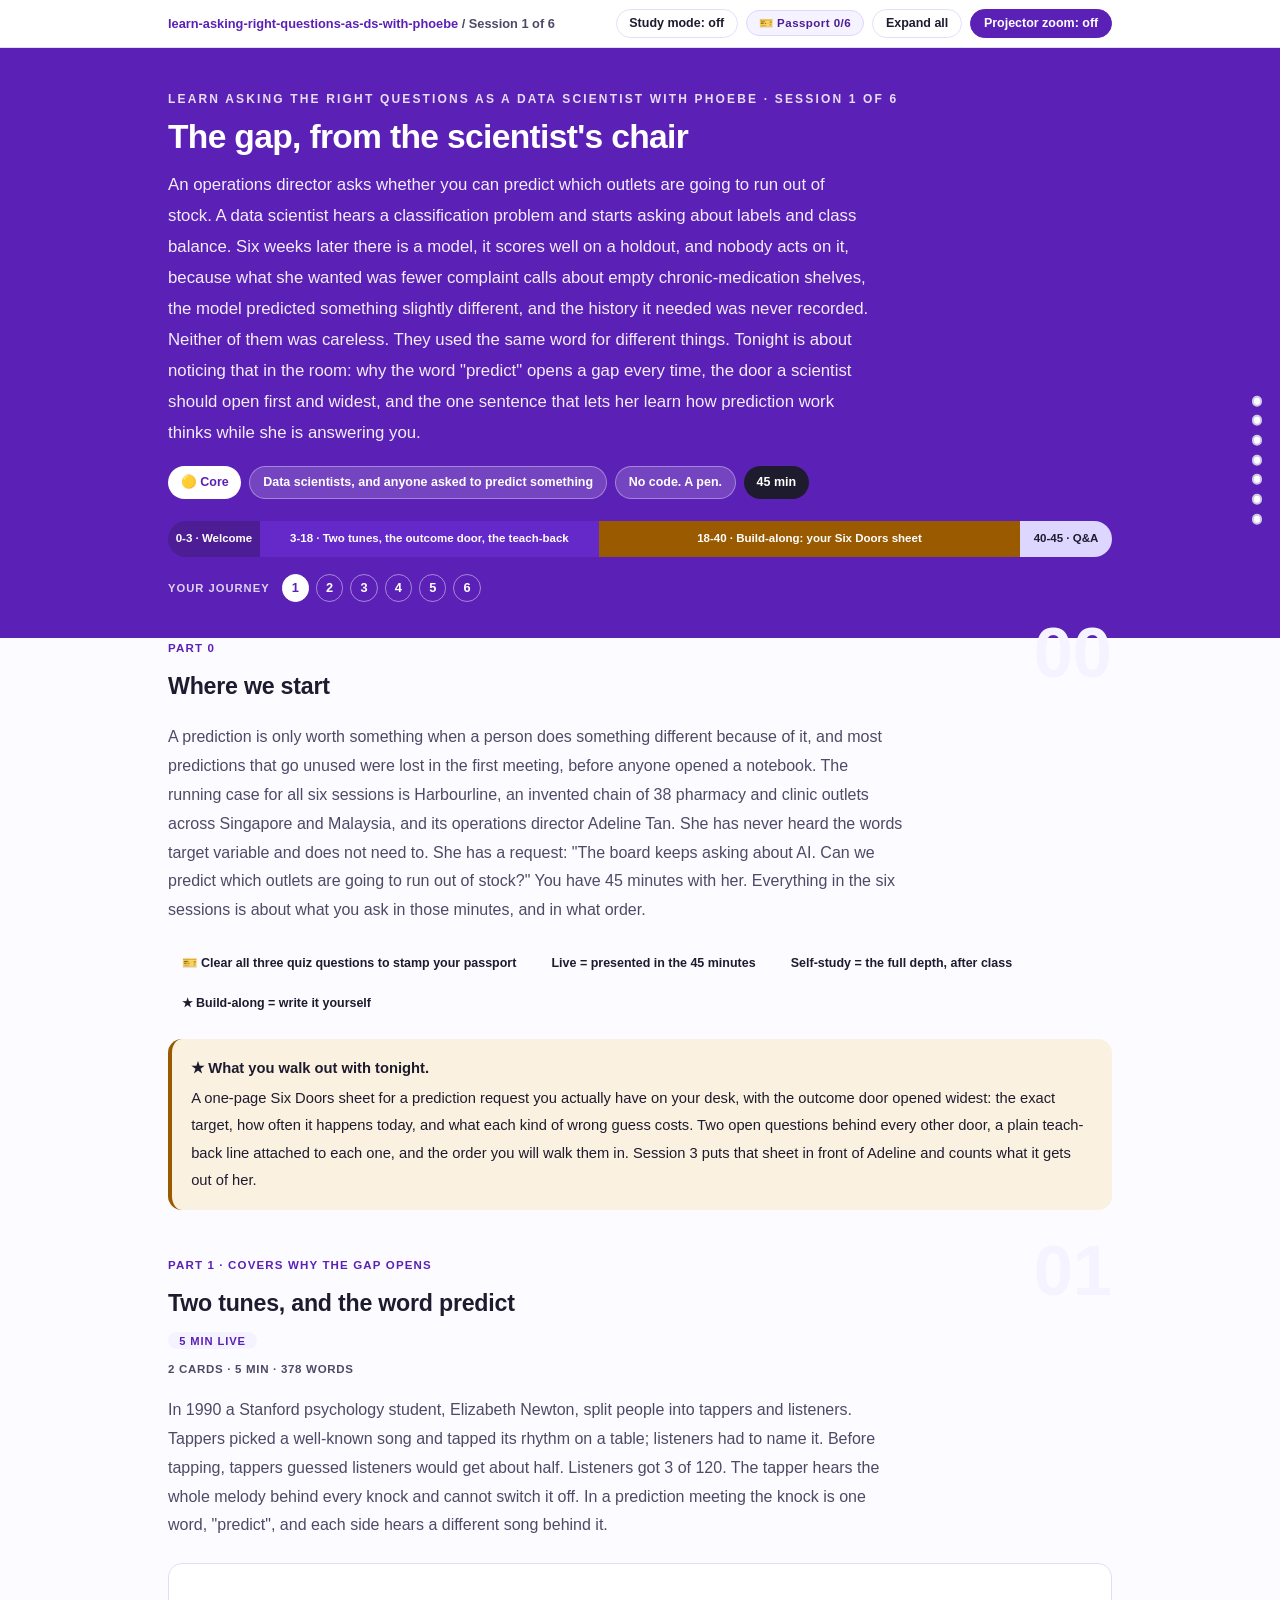
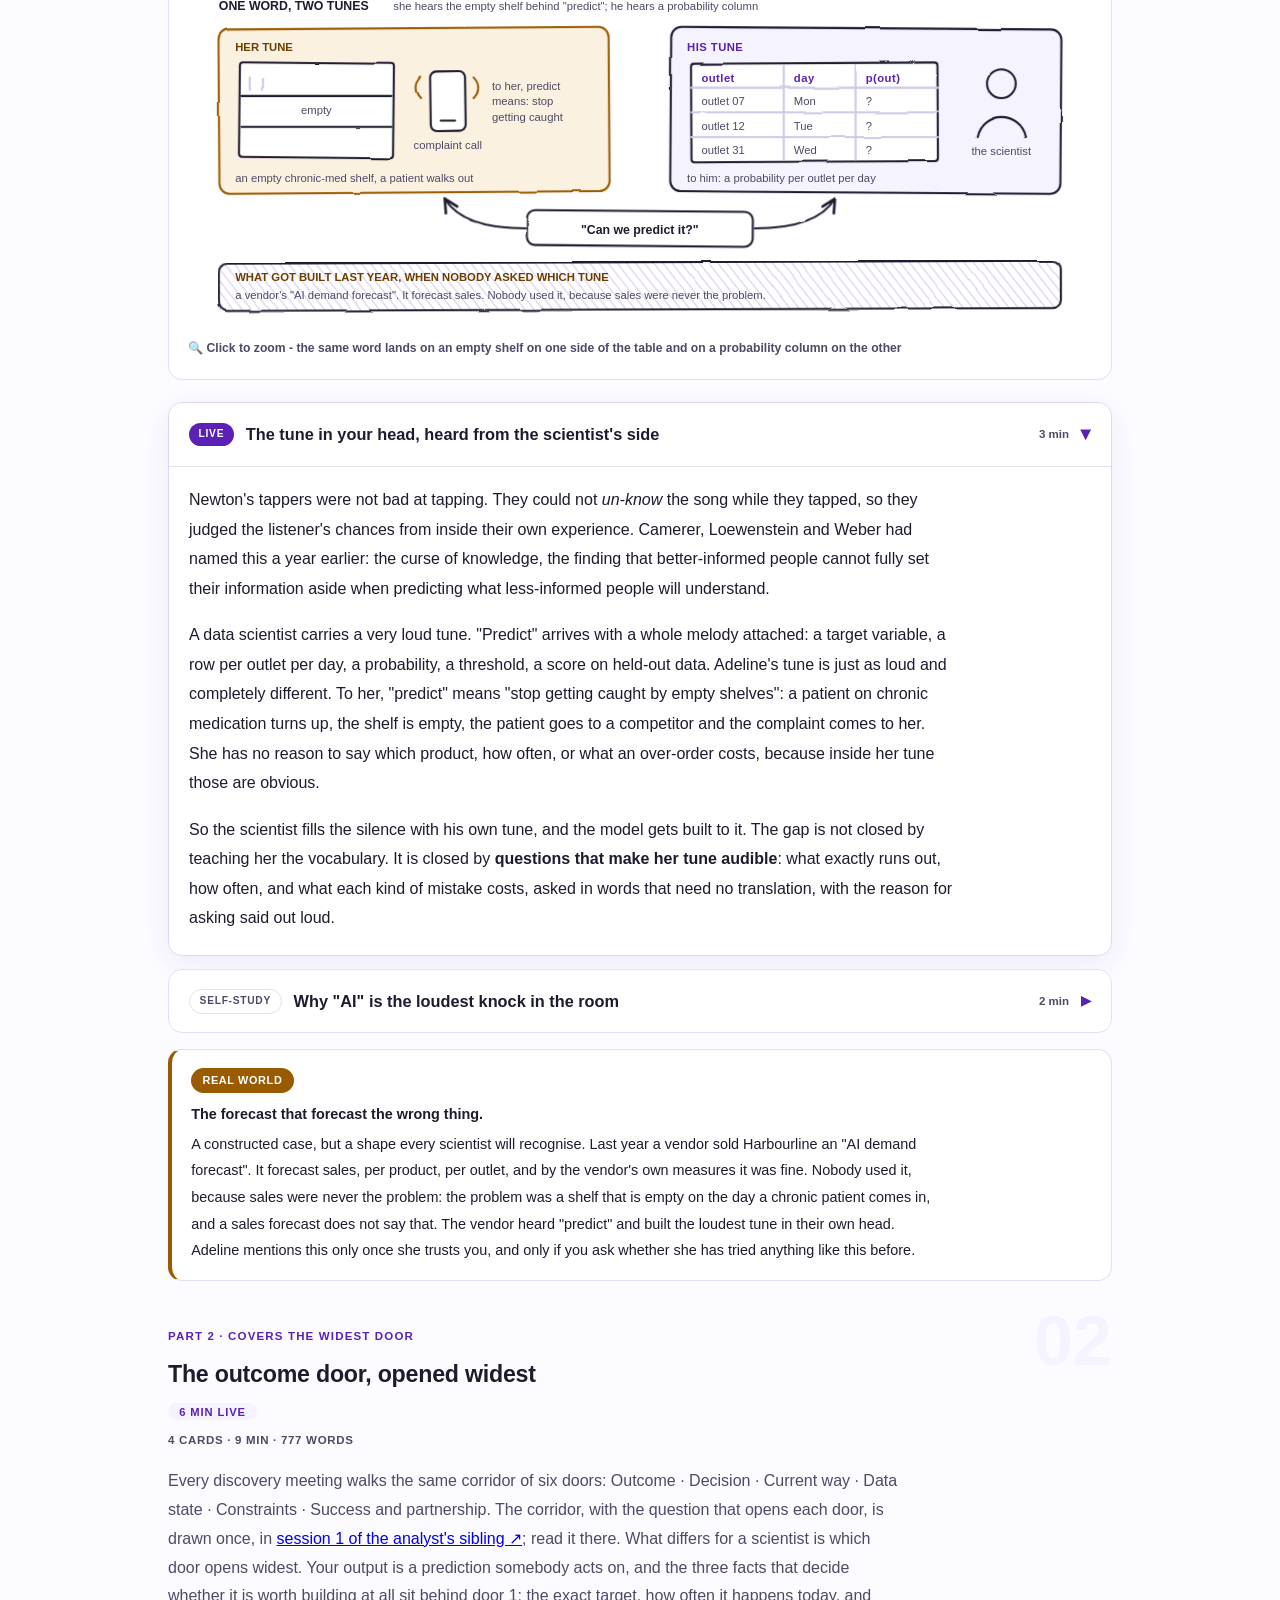
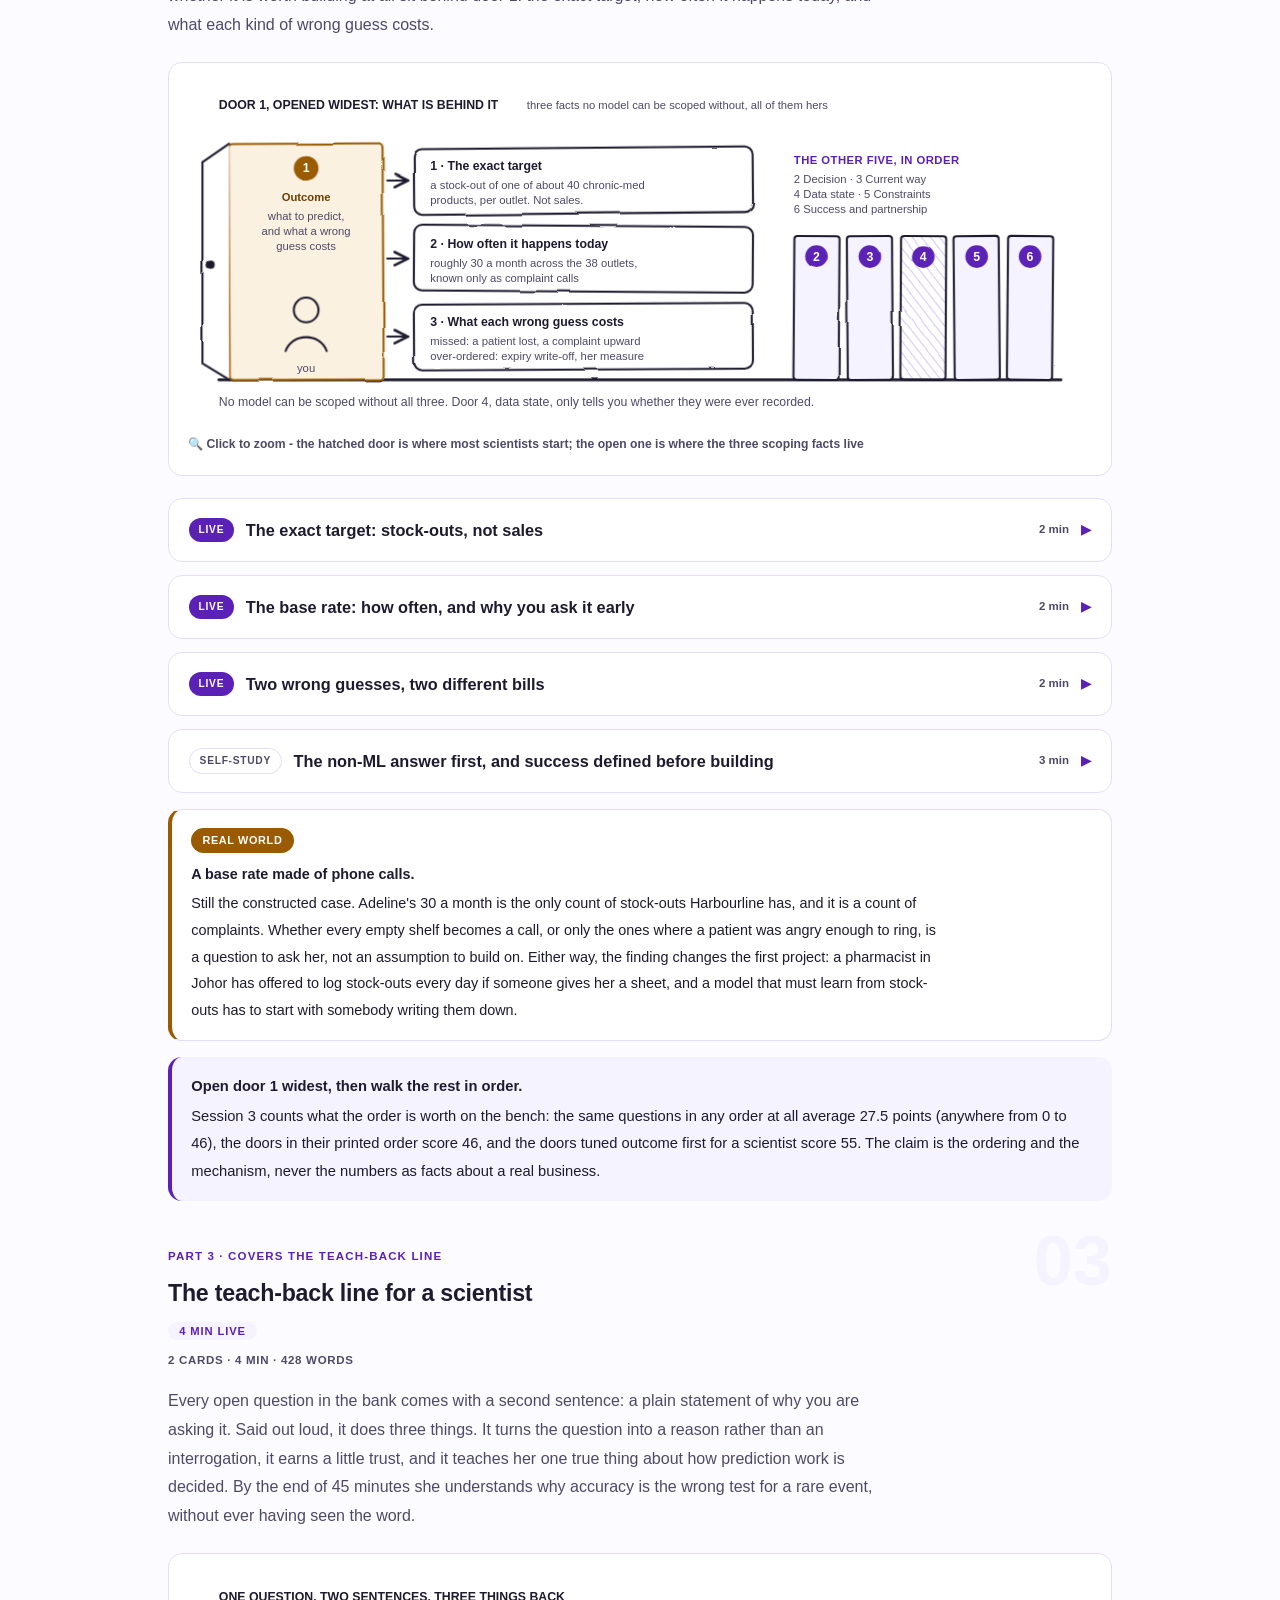
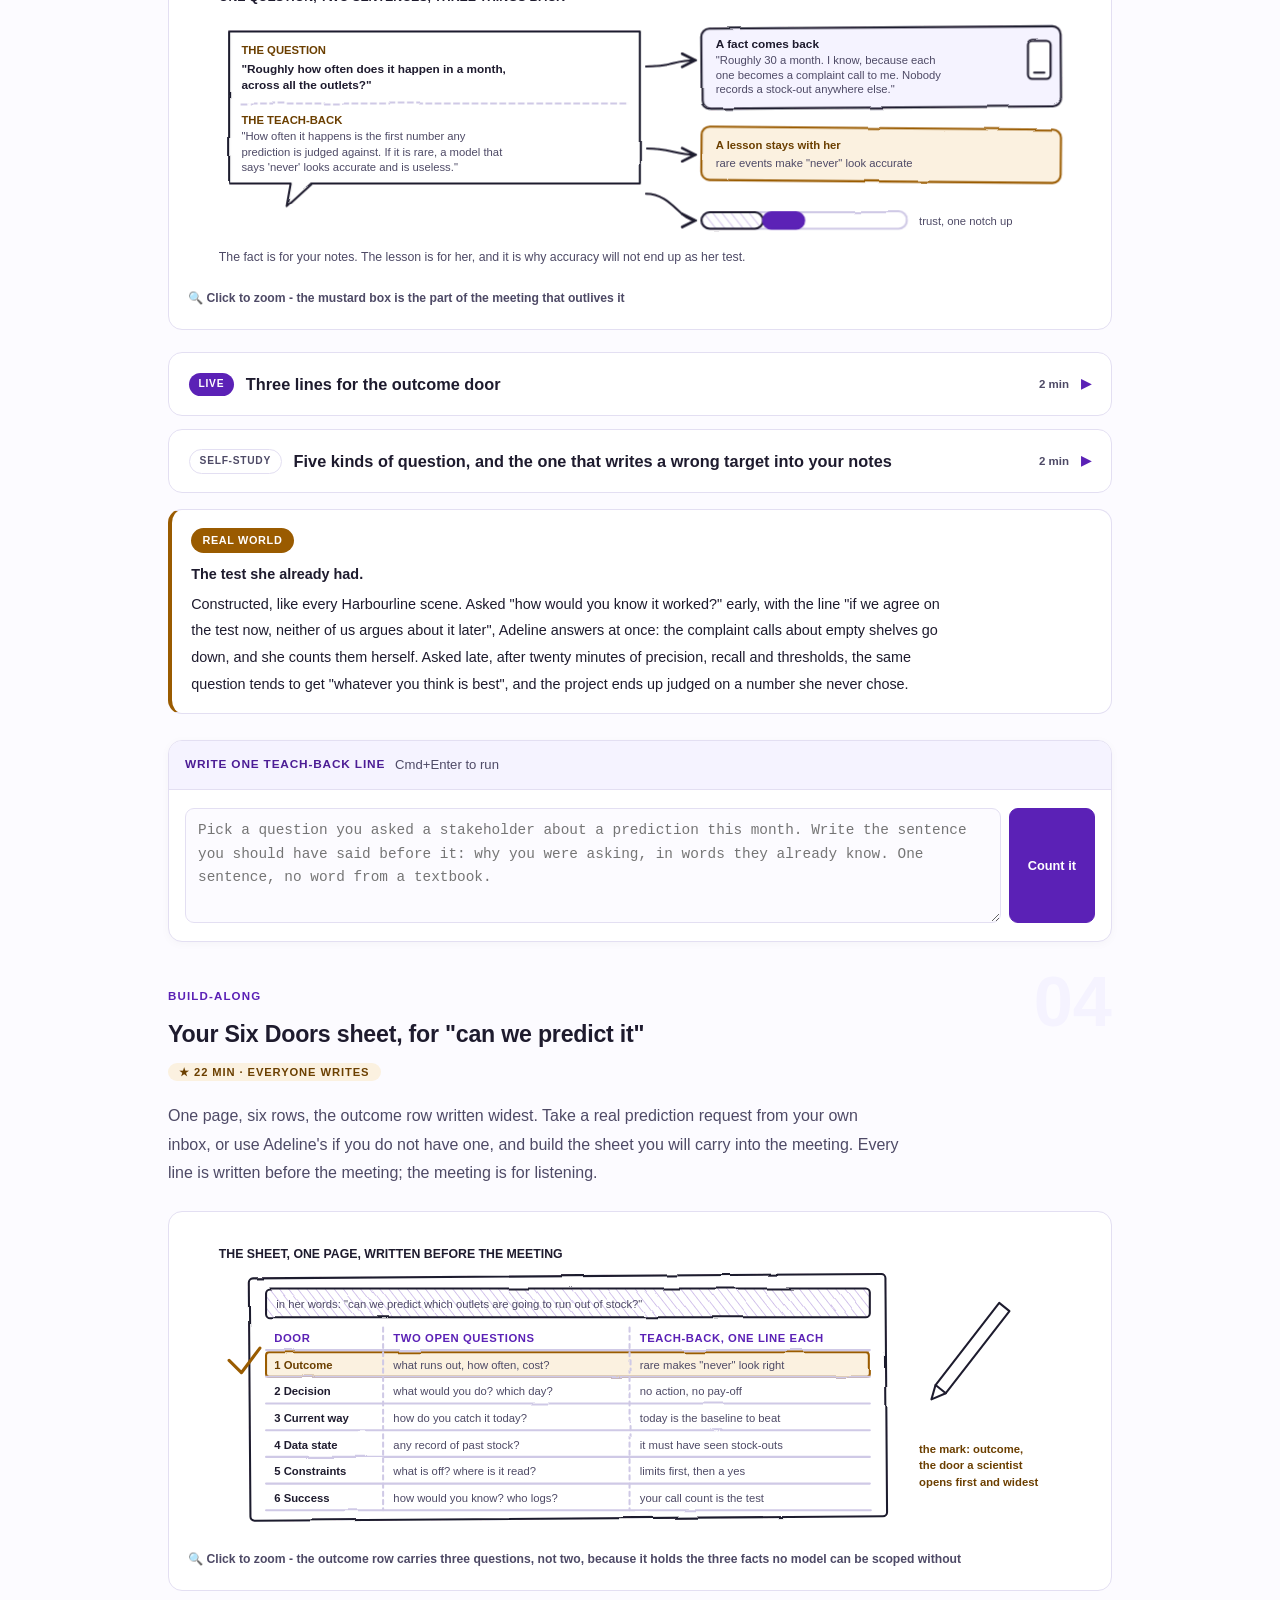
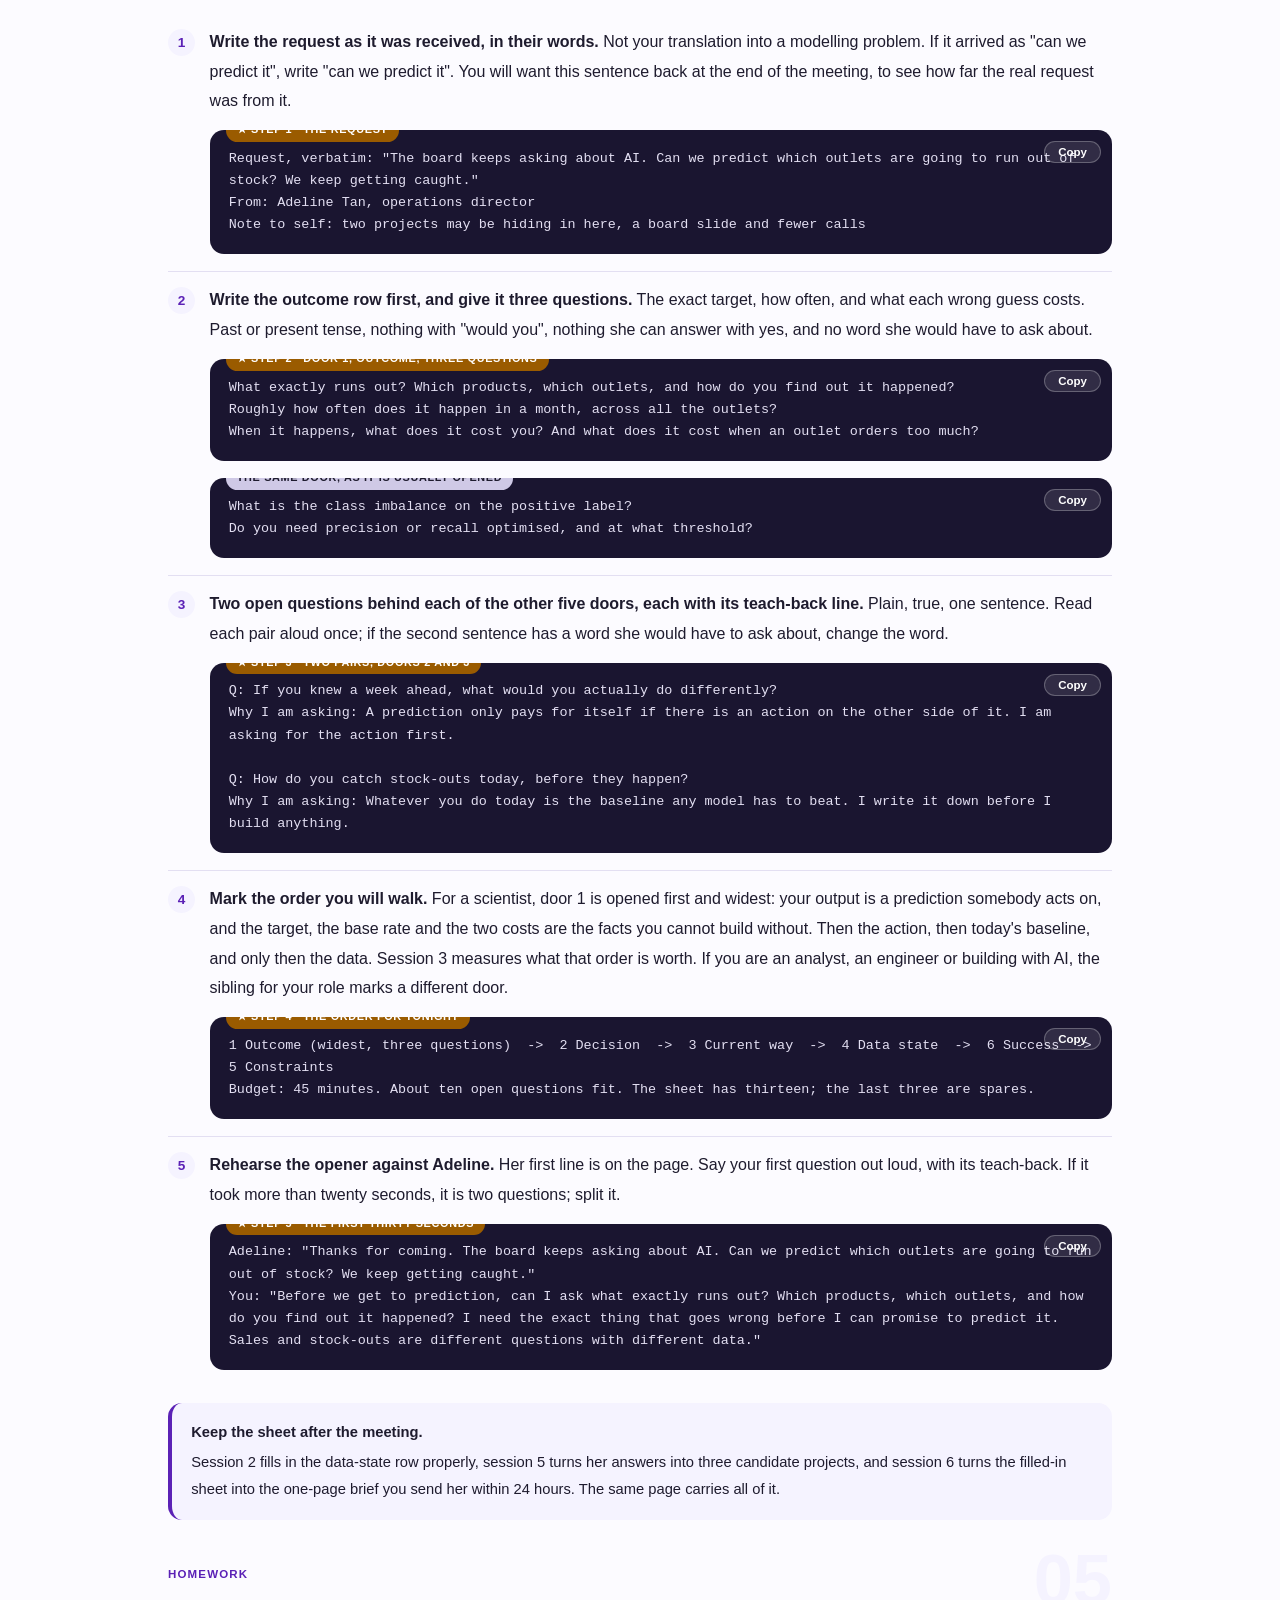
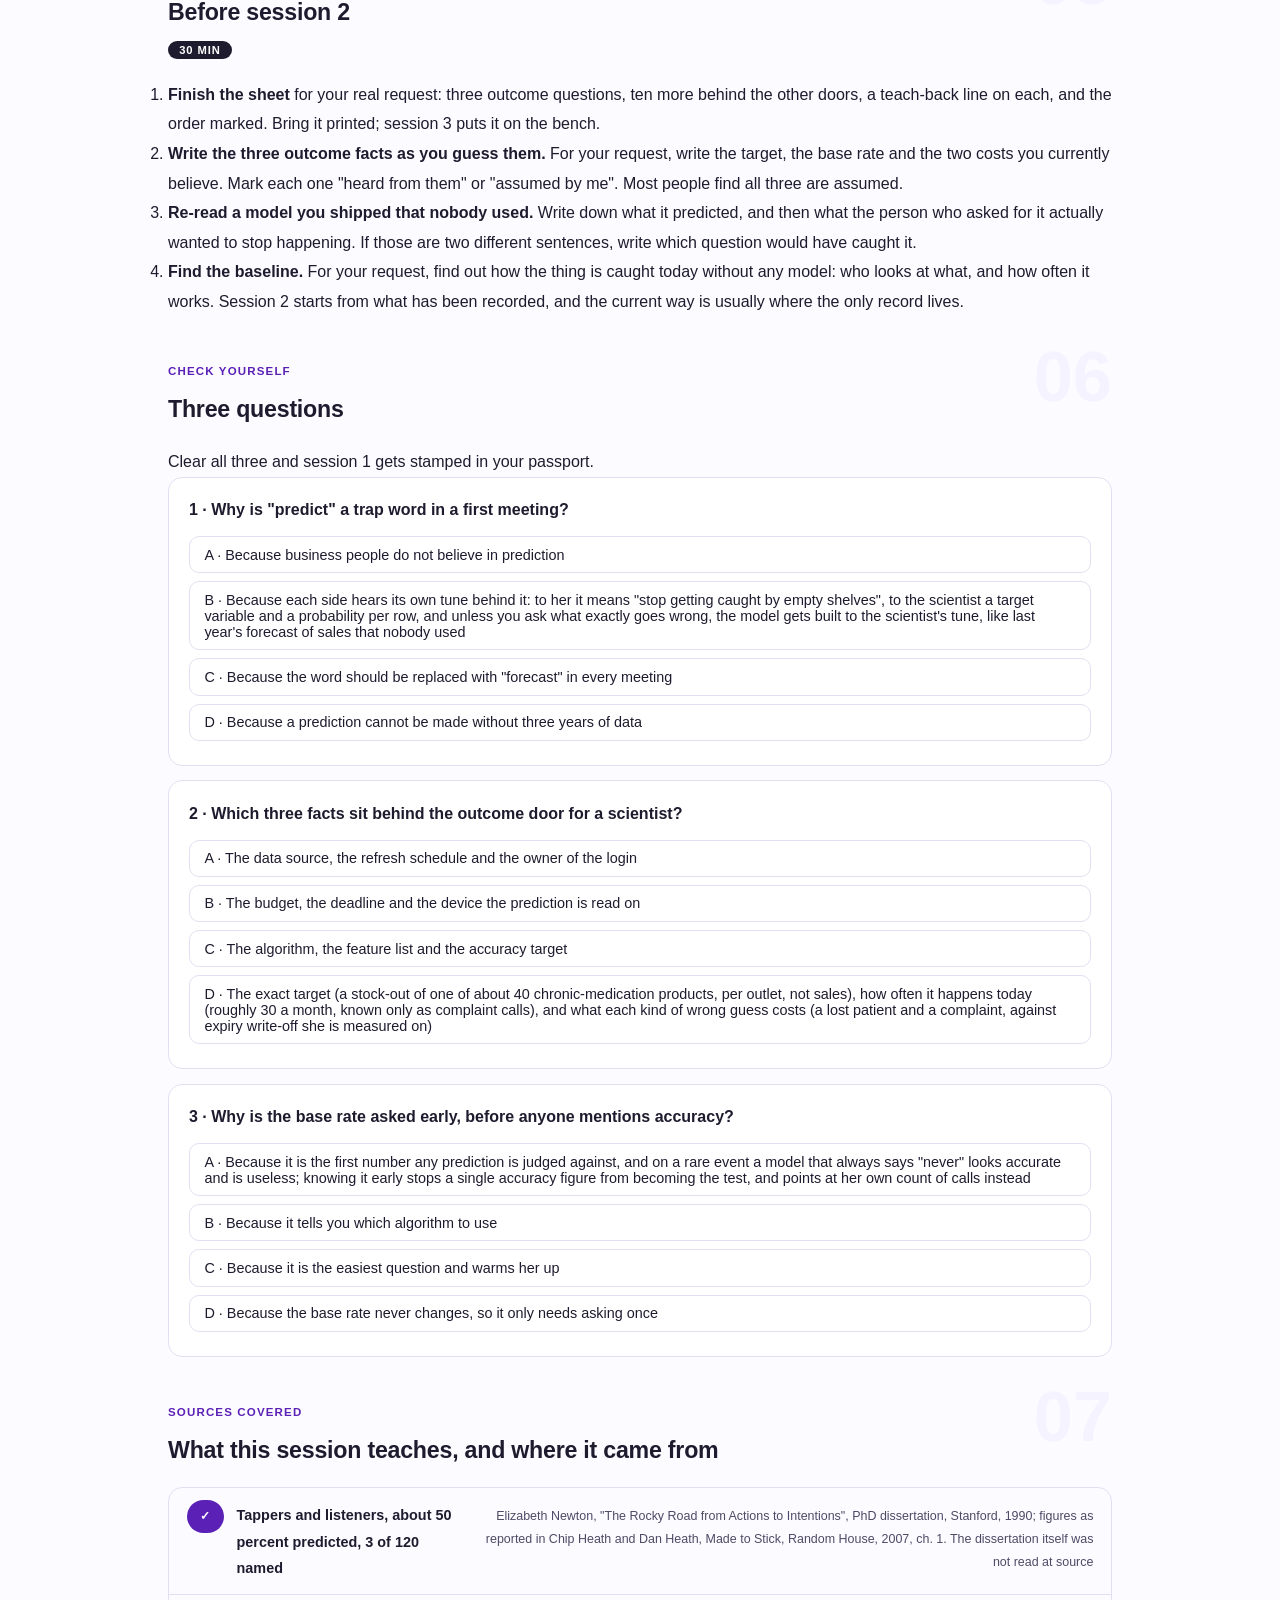
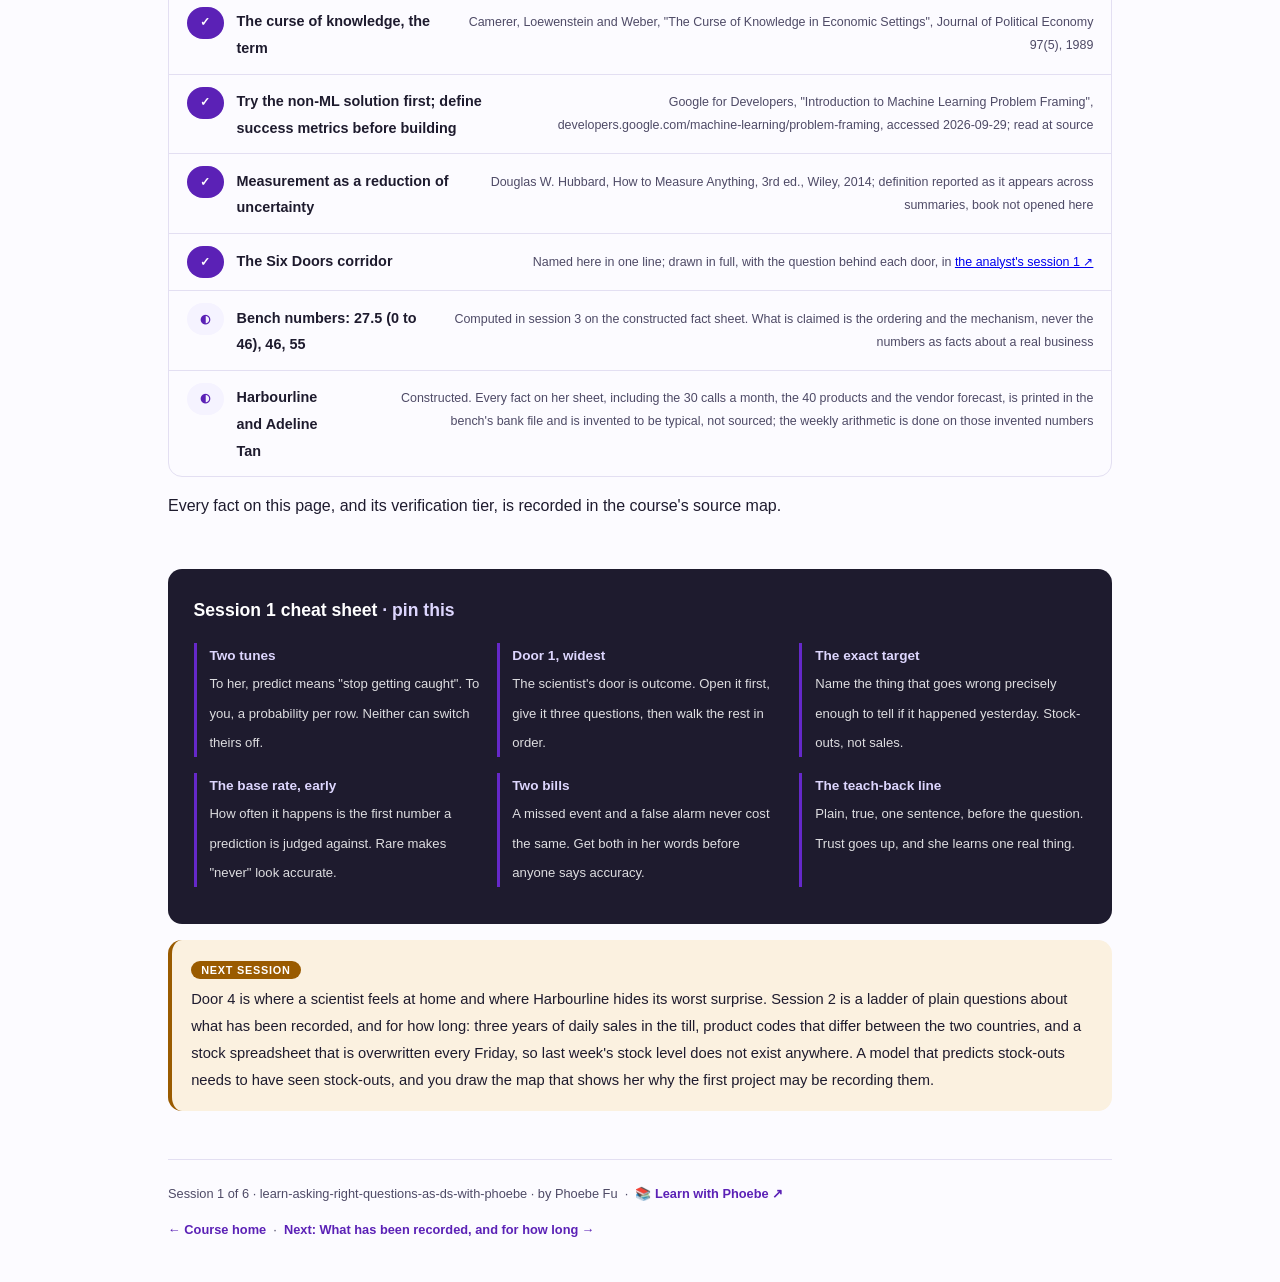
==== courses/01-the-gap-from-the-scientists-chair.html @ 3e31150d "Asking the Right Questions as a Data Scientist: six sessions Sibling of the data analyst course: sam" ====
<!DOCTYPE html>
<html lang="en">
<head>
<meta charset="UTF-8">
<meta name="viewport" content="width=device-width, initial-scale=1.0">
<!-- social:start -->
<meta name="description" content="Session 1 of 6. Why an operations director and a data scientist can agree on the word predict and leave with two different projects, the outcome door a scientist opens first and widest, and the teach-back line that makes every question a small lesson.">
<meta property="og:type" content="article">
<meta property="og:site_name" content="Learn with Phoebe">
<meta property="og:title" content="The gap, from the scientist's chair - learn asking the right questions as a data scientist with phoebe">
<meta property="og:description" content="Session 1 of 6. Two tunes behind the word predict, the three facts behind the outcome door, and the one sentence that turns a question into a lesson.">
<meta property="og:url" content="https://phoebefu6.github.io/learn-asking-right-questions-as-ds-with-phoebe/courses/01-the-gap-from-the-scientists-chair.html">
<meta property="og:image" content="https://phoebefu6.github.io/learn-asking-right-questions-as-ds-with-phoebe/assets/og-cover.png">
<meta property="og:image:width" content="1200">
<meta property="og:image:height" content="630">
<meta name="twitter:card" content="summary_large_image">
<meta name="twitter:title" content="The gap, from the scientist's chair - learn asking the right questions as a data scientist with phoebe">
<meta name="twitter:description" content="Session 1 of 6. The word predict, the outcome door, the teach-back line.">
<meta name="twitter:image" content="https://phoebefu6.github.io/learn-asking-right-questions-as-ds-with-phoebe/assets/og-cover.png">
<!-- social:end -->
<title>Session 1 · The gap, from the scientist's chair - learn asking the right questions as a data scientist with phoebe</title>
<link rel="stylesheet" href="../assets/style.css?v=1">
</head>
<body>

<div class="toolbar">
  <div class="wrap">
    <span class="crumb"><a href="../index.html">learn-asking-right-questions-as-ds-with-phoebe</a> / Session 1 of 6</span>
    <button class="btn" id="toggle-all" type="button">Expand all</button>
    <button class="btn primary" id="zoom-toggle" type="button">Projector zoom: off</button>
  </div>
</div>

<header class="masthead">
  <div class="wrap">
    <div class="eyebrow">Learn Asking the Right Questions as a Data Scientist with Phoebe · Session 1 of 6</div>
    <h1>The gap, from the <span class="accent">scientist's chair</span></h1>
    <p class="sub">An operations director asks whether you can predict which outlets are going to run out of stock. A data scientist hears a classification problem and starts asking about labels and class balance. Six weeks later there is a model, it scores well on a holdout, and nobody acts on it, because what she wanted was fewer complaint calls about empty chronic-medication shelves, the model predicted something slightly different, and the history it needed was never recorded. Neither of them was careless. They used the same word for different things. Tonight is about noticing that in the room: why the word "predict" opens a gap every time, the door a scientist should open first and widest, and the one sentence that lets her learn how prediction work thinks while she is answering you.</p>
    <div class="chip-row">
      <span class="chip level">🟡 Core</span>
      <span class="chip audience">Data scientists, and anyone asked to predict something</span>
      <span class="chip audience">No code. A pen.</span>
      <span class="chip time">45 min</span>
    </div>
    <div class="agenda">
      <span class="a1" style="flex:1">0-3 · Welcome</span>
      <span class="a2" style="flex:4">3-18 · Two tunes, the outcome door, the teach-back</span>
      <span class="a3" style="flex:5">18-40 · Build-along: your Six Doors sheet</span>
      <span class="a4" style="flex:1">40-45 · Q&amp;A</span>
    </div>
  </div>
</header>

<main class="wrap">

  <section class="section" id="intro">
    <div class="section-kicker">
      <span class="klabel">Part 0</span>
      <h2>Where we start</h2>
    </div>
    <p class="lede">A prediction is only worth something when a person does something different because of it, and most predictions that go unused were lost in the first meeting, before anyone opened a notebook. The running case for all six sessions is Harbourline, an invented chain of 38 pharmacy and clinic outlets across Singapore and Malaysia, and its operations director Adeline Tan. She has never heard the words target variable and does not need to. She has a request: "The board keeps asking about AI. Can we predict which outlets are going to run out of stock?" You have 45 minutes with her. Everything in the six sessions is about what you ask in those minutes, and in what order.</p>

    <div class="legend">
      <span class="pill">🎫 Clear all three quiz questions to stamp your passport</span>
      <span class="pill">Live = presented in the 45 minutes</span>
      <span class="pill">Self-study = the full depth, after class</span>
      <span class="pill">★ Build-along = write it yourself</span>
    </div>

    <div class="callout win">
      <p><strong>★ What you walk out with tonight.</strong> A one-page Six Doors sheet for a prediction request you actually have on your desk, with the outcome door opened widest: the exact target, how often it happens today, and what each kind of wrong guess costs. Two open questions behind every other door, a plain teach-back line attached to each one, and the order you will walk them in. Session 3 puts that sheet in front of Adeline and counts what it gets out of her.</p>
    </div>
  </section>

  <section class="section" id="part-1">
    <div class="section-kicker">
      <span class="klabel">Part 1 · covers why the gap opens</span>
      <h2>Two tunes, and the word predict</h2>
      <span class="tag concept">5 min live</span>
    </div>
    <p class="lede">In 1990 a Stanford psychology student, Elizabeth Newton, split people into tappers and listeners. Tappers picked a well-known song and tapped its rhythm on a table; listeners had to name it. Before tapping, tappers guessed listeners would get about half. Listeners got 3 of 120. The tapper hears the whole melody behind every knock and cannot switch it off. In a prediction meeting the knock is one word, "predict", and each side hears a different song behind it.</p>

    <figure class="zoomable">
      <svg viewBox="0 0 880 336" xmlns="http://www.w3.org/2000/svg" role="img" aria-label="Two hand-drawn panels. On the left, the operations director's tune: an empty chronic-medication shelf and a phone ringing with a complaint call; to her, predict means stop getting caught. On the right, the data scientist's tune: a table with one row per outlet per day and a column of probabilities still to be filled; to him, predict means a probability per outlet per day. Both panels point down to one speech box, can we predict it. Along the bottom, what got built last year when nobody asked which tune: a vendor's AI demand forecast that forecast sales, which nobody used.">
        <defs>
          <filter id="s1aSk" x="-3%" y="-3%" width="106%" height="106%"><feTurbulence type="fractalNoise" baseFrequency="0.02" numOctaves="2" seed="13" result="n"/><feDisplacementMap in="SourceGraphic" in2="n" scale="2.4" xChannelSelector="R" yChannelSelector="G"/></filter>
          <pattern id="s1aHc" patternUnits="userSpaceOnUse" width="7" height="7" patternTransform="rotate(-38)"><line x1="0" y1="0" x2="0" y2="7" stroke="#5B21B6" stroke-width="1" opacity=".5"/></pattern>
          <marker id="s1aAr" viewBox="0 0 10 10" refX="9" refY="5" markerWidth="8" markerHeight="8" orient="auto"><path d="M1 1 L9 5 L1 9" fill="none" stroke="#1E1B2E" stroke-width="1.6" stroke-linecap="round"/></marker>
        </defs>
        <style>
          .s1aH { font: 800 12px Inter, sans-serif; fill: #1E1B2E; }
          .s1aL { font: 600 12px Inter, sans-serif; fill: #1E1B2E; }
          .s1aS { font: 400 11px Inter, sans-serif; fill: #4E4A66; }
          .s1aB { font: 800 11px Inter, sans-serif; fill: #6B3F00; }
          .s1aA { font: 700 11px Inter, sans-serif; fill: #5B21B6; letter-spacing: .04em; }
        </style>

        <text class="s1aH" x="30" y="26">ONE WORD, TWO TUNES</text>
        <text class="s1aS" x="200" y="26">she hears the empty shelf behind "predict"; he hears a probability column</text>

        <g filter="url(#s1aSk)" fill="none" stroke="#1E1B2E" stroke-width="2" stroke-linecap="round" stroke-linejoin="round">
          <!-- her panel, the thing that matters -->
          <rect x="30" y="44" width="380" height="160" rx="10" transform="rotate(-0.4 220 124)" fill="#FBF1E0" stroke="#9A5B00"/>
          <!-- the empty shelf -->
          <rect x="50" y="78" width="150" height="92" rx="3" transform="rotate(0.6 125 124)" fill="#FFFFFF"/>
          <path d="M52 110 L198 110 M52 140 L198 140"/>
          <path d="M60 104 L60 92 M72 104 L72 94" stroke="#CFC9E6"/>
          <!-- the phone, ringing -->
          <rect x="236" y="86" width="34" height="58" rx="6" transform="rotate(-0.8 253 115)" fill="#FFFFFF"/>
          <path d="M246 134 L260 134"/>
          <path d="M278 92 C284 98 284 106 278 112 M226 92 C220 98 220 106 226 112" stroke="#9A5B00"/>
          <!-- his panel -->
          <rect x="470" y="44" width="380" height="160" rx="10" transform="rotate(0.4 660 124)" fill="#F5F3FF"/>
          <!-- the table of probabilities -->
          <rect x="490" y="78" width="240" height="96" rx="3" transform="rotate(-0.3 610 126)" fill="#FFFFFF"/>
          <path d="M490 102 L730 102 M490 126 L730 126 M490 150 L730 150" stroke="#CFC9E6"/>
          <path d="M580 80 L580 172 M650 80 L650 172" stroke="#CFC9E6"/>
          <!-- the scientist -->
          <circle cx="792" cy="98" r="14"/>
          <path d="M768 150 C774 124 810 124 816 150"/>
          <!-- the one word, and where it goes -->
          <rect x="330" y="222" width="220" height="34" rx="8" transform="rotate(0.5 440 239)" fill="#FFFFFF"/>
          <path d="M328 239 C290 239 262 230 250 210" marker-end="url(#s1aAr)"/>
          <path d="M552 239 C590 239 618 230 630 210" marker-end="url(#s1aAr)"/>
          <!-- what got built -->
          <rect x="30" y="272" width="820" height="46" rx="8" transform="rotate(-0.2 440 295)" fill="url(#s1aHc)"/>
        </g>

        <text class="s1aB" x="46" y="66">HER TUNE</text>
        <text class="s1aS" x="125" y="128" text-anchor="middle">empty</text>
        <text class="s1aS" x="253" y="162" text-anchor="middle">complaint call</text>
        <text class="s1aS" x="296" y="104">to her, predict</text>
        <text class="s1aS" x="296" y="119">means: stop</text>
        <text class="s1aS" x="296" y="134">getting caught</text>
        <text class="s1aS" x="46" y="194">an empty chronic-med shelf, a patient walks out</text>

        <text class="s1aA" x="486" y="66">HIS TUNE</text>
        <text class="s1aA" x="500" y="96">outlet</text>
        <text class="s1aA" x="590" y="96">day</text>
        <text class="s1aA" x="660" y="96">p(out)</text>
        <text class="s1aS" x="500" y="119">outlet 07</text>
        <text class="s1aS" x="590" y="119">Mon</text>
        <text class="s1aS" x="660" y="119">?</text>
        <text class="s1aS" x="500" y="143">outlet 12</text>
        <text class="s1aS" x="590" y="143">Tue</text>
        <text class="s1aS" x="660" y="143">?</text>
        <text class="s1aS" x="500" y="167">outlet 31</text>
        <text class="s1aS" x="590" y="167">Wed</text>
        <text class="s1aS" x="660" y="167">?</text>
        <text class="s1aS" x="792" y="168" text-anchor="middle">the scientist</text>
        <text class="s1aS" x="486" y="194">to him: a probability per outlet per day</text>

        <text class="s1aL" x="440" y="244" text-anchor="middle">"Can we predict it?"</text>

        <text class="s1aB" x="46" y="290">WHAT GOT BUILT LAST YEAR, WHEN NOBODY ASKED WHICH TUNE</text>
        <text class="s1aS" x="46" y="308">a vendor's "AI demand forecast". It forecast sales. Nobody used it, because sales were never the problem.</text>
      </svg>
      <figcaption>🔍 Click to zoom - the same word lands on an empty shelf on one side of the table and on a probability column on the other</figcaption>
    </figure>

    <details class="card" open>
      <summary><span class="mode live">Live</span>The tune in your head, heard from the scientist's side<span class="mini">3 min</span><span class="caret">▶</span></summary>
      <div class="body">
        <p>Newton's tappers were not bad at tapping. They could not <em>un-know</em> the song while they tapped, so they judged the listener's chances from inside their own experience. Camerer, Loewenstein and Weber had named this a year earlier: the curse of knowledge, the finding that better-informed people cannot fully set their information aside when predicting what less-informed people will understand.</p>
        <p>A data scientist carries a very loud tune. "Predict" arrives with a whole melody attached: a target variable, a row per outlet per day, a probability, a threshold, a score on held-out data. Adeline's tune is just as loud and completely different. To her, "predict" means "stop getting caught by empty shelves": a patient on chronic medication turns up, the shelf is empty, the patient goes to a competitor and the complaint comes to her. She has no reason to say which product, how often, or what an over-order costs, because inside her tune those are obvious.</p>
        <p>So the scientist fills the silence with his own tune, and the model gets built to it. The gap is not closed by teaching her the vocabulary. It is closed by <strong>questions that make her tune audible</strong>: what exactly runs out, how often, and what each kind of mistake costs, asked in words that need no translation, with the reason for asking said out loud.</p>
      </div>
    </details>

    <details class="card">
      <summary><span class="mode self">Self-study</span>Why "AI" is the loudest knock in the room<span class="mini">2 min</span><span class="caret">▶</span></summary>
      <div class="body">
        <p>Her request starts with the board: "The board keeps asking about AI." Behind that sentence, on her side of the table, sit two different projects. The board wants the word AI on a slide. She wants fewer calls. A scientist who hears only the first builds something impressive for a board meeting; one who hears only the second might solve it with a spreadsheet and leave her with nothing to show upward.</p>
        <p>Neither is wrong, but they are different builds with different tests, and she will not separate them for you unless you ask. The professional move is to name both out loud early ("it sounds like there is a board question and an operations question; can we take the operations one first?") and let her choose which one the first project serves. Session 5 comes back to this when the three candidate projects are drawn, because one of them is usually not a model at all.</p>
      </div>
    </details>

    <div class="callout example">
      <span class="ex-pill">Real world</span>
      <p><strong>The forecast that forecast the wrong thing.</strong> A constructed case, but a shape every scientist will recognise. Last year a vendor sold Harbourline an "AI demand forecast". It forecast sales, per product, per outlet, and by the vendor's own measures it was fine. Nobody used it, because sales were never the problem: the problem was a shelf that is empty on the day a chronic patient comes in, and a sales forecast does not say that. The vendor heard "predict" and built the loudest tune in their own head. Adeline mentions this only once she trusts you, and only if you ask whether she has tried anything like this before.</p>
    </div>
  </section>

  <section class="section" id="part-2">
    <div class="section-kicker">
      <span class="klabel">Part 2 · covers the widest door</span>
      <h2>The outcome door, opened widest</h2>
      <span class="tag concept">6 min live</span>
    </div>
    <p class="lede">Every discovery meeting walks the same corridor of six doors: Outcome · Decision · Current way · Data state · Constraints · Success and partnership. The corridor, with the question that opens each door, is drawn once, in <a href="https://phoebefu6.github.io/learn-asking-right-questions-as-da-with-phoebe/courses/01-why-the-gap-and-the-six-doors.html">session 1 of the analyst's sibling ↗</a>; read it there. What differs for a scientist is which door opens widest. Your output is a prediction somebody acts on, and the three facts that decide whether it is worth building at all sit behind door 1: the exact target, how often it happens today, and what each kind of wrong guess costs.</p>

    <figure class="zoomable">
      <svg viewBox="0 0 880 332" xmlns="http://www.w3.org/2000/svg" role="img" aria-label="A hand-drawn door, numbered 1 and labelled outcome, standing open with a person in the doorway. Three arrows lead from it to three cards. Card one, the exact target: a stock-out of one of about 40 chronic-medication products, per outlet, not sales. Card two, how often it happens today: roughly 30 a month across 38 outlets, known only as complaint calls. Card three, what each wrong guess costs: a missed stock-out loses a patient and sends a complaint upward, an over-order becomes expiry write-off, which she is measured on. To the right, five smaller doors numbered 2 to 6 stand shut.">
        <defs>
          <filter id="s1bSk" x="-3%" y="-3%" width="106%" height="106%"><feTurbulence type="fractalNoise" baseFrequency="0.02" numOctaves="2" seed="29" result="n"/><feDisplacementMap in="SourceGraphic" in2="n" scale="2.4" xChannelSelector="R" yChannelSelector="G"/></filter>
          <pattern id="s1bHc" patternUnits="userSpaceOnUse" width="7" height="7" patternTransform="rotate(-38)"><line x1="0" y1="0" x2="0" y2="7" stroke="#5B21B6" stroke-width="1" opacity=".5"/></pattern>
          <marker id="s1bAr" viewBox="0 0 10 10" refX="9" refY="5" markerWidth="8" markerHeight="8" orient="auto"><path d="M1 1 L9 5 L1 9" fill="none" stroke="#1E1B2E" stroke-width="1.6" stroke-linecap="round"/></marker>
        </defs>
        <style>
          .s1bH { font: 800 12px Inter, sans-serif; fill: #1E1B2E; }
          .s1bL { font: 600 12px Inter, sans-serif; fill: #1E1B2E; }
          .s1bS { font: 400 11px Inter, sans-serif; fill: #4E4A66; }
          .s1bB { font: 800 11px Inter, sans-serif; fill: #6B3F00; }
          .s1bW { font: 800 12px Inter, sans-serif; fill: #FFFFFF; }
          .s1bA { font: 700 11px Inter, sans-serif; fill: #5B21B6; letter-spacing: .04em; }
          .s1bN { font: 400 12px Inter, sans-serif; fill: #4E4A66; }
        </style>

        <text class="s1bH" x="30" y="26">DOOR 1, OPENED WIDEST: WHAT IS BEHIND IT</text>
        <text class="s1bS" x="330" y="26">three facts no model can be scoped without, all of them hers</text>

        <g filter="url(#s1bSk)" fill="none" stroke="#1E1B2E" stroke-width="2" stroke-linecap="round" stroke-linejoin="round">
          <!-- floor -->
          <path d="M30 290 L850 290" stroke-width="3"/>
          <!-- the open door: frame and swung leaf -->
          <rect x="40" y="60" width="150" height="230" rx="4" transform="rotate(-0.3 115 175)" fill="#FBF1E0" stroke="#9A5B00"/>
          <path d="M40 60 L14 78 L14 274 L40 290" fill="#FFFFFF"/>
          <circle cx="22" cy="178" r="3" fill="#1E1B2E"/>
          <circle cx="115" cy="84" r="11" fill="#9A5B00" stroke="#9A5B00"/>
          <!-- you, in the doorway -->
          <circle cx="115" cy="222" r="12"/>
          <path d="M95 262 C101 244 129 244 135 262"/>
          <!-- arrows to the three facts -->
          <path d="M194 96 L214 96" marker-end="url(#s1bAr)"/>
          <path d="M194 172 L214 172" marker-end="url(#s1bAr)"/>
          <path d="M194 248 L214 248" marker-end="url(#s1bAr)"/>
          <!-- the three cards -->
          <rect x="220" y="64" width="330" height="64" rx="8" transform="rotate(-0.5 385 96)" fill="#FFFFFF"/>
          <rect x="220" y="140" width="330" height="64" rx="8" transform="rotate(0.4 385 172)" fill="#FFFFFF"/>
          <rect x="220" y="216" width="330" height="64" rx="8" transform="rotate(-0.3 385 248)" fill="#FFFFFF"/>
          <!-- the five shut doors -->
          <rect x="590" y="150" width="44" height="140" rx="3" transform="rotate(0.4 612 220)" fill="#F5F3FF"/>
          <rect x="642" y="150" width="44" height="140" rx="3" transform="rotate(-0.4 664 220)" fill="#F5F3FF"/>
          <rect x="694" y="150" width="44" height="140" rx="3" transform="rotate(0.3 716 220)" fill="url(#s1bHc)"/>
          <rect x="746" y="150" width="44" height="140" rx="3" transform="rotate(-0.5 768 220)" fill="#F5F3FF"/>
          <rect x="798" y="150" width="44" height="140" rx="3" transform="rotate(0.5 820 220)" fill="#F5F3FF"/>
          <circle cx="612" cy="170" r="10" fill="#5B21B6" stroke="#5B21B6"/>
          <circle cx="664" cy="170" r="10" fill="#5B21B6" stroke="#5B21B6"/>
          <circle cx="716" cy="170" r="10" fill="#5B21B6" stroke="#5B21B6"/>
          <circle cx="768" cy="170" r="10" fill="#5B21B6" stroke="#5B21B6"/>
          <circle cx="820" cy="170" r="10" fill="#5B21B6" stroke="#5B21B6"/>
        </g>

        <text class="s1bW" x="115" y="88" text-anchor="middle">1</text>
        <text class="s1bB" x="115" y="116" text-anchor="middle">Outcome</text>
        <text class="s1bS" x="115" y="134" text-anchor="middle">what to predict,</text>
        <text class="s1bS" x="115" y="149" text-anchor="middle">and what a wrong</text>
        <text class="s1bS" x="115" y="164" text-anchor="middle">guess costs</text>
        <text class="s1bS" x="115" y="282" text-anchor="middle">you</text>

        <text class="s1bL" x="236" y="86">1 · The exact target</text>
        <text class="s1bS" x="236" y="104">a stock-out of one of about 40 chronic-med</text>
        <text class="s1bS" x="236" y="119">products, per outlet. Not sales.</text>
        <text class="s1bL" x="236" y="162">2 · How often it happens today</text>
        <text class="s1bS" x="236" y="180">roughly 30 a month across the 38 outlets,</text>
        <text class="s1bS" x="236" y="195">known only as complaint calls</text>
        <text class="s1bL" x="236" y="238">3 · What each wrong guess costs</text>
        <text class="s1bS" x="236" y="256">missed: a patient lost, a complaint upward</text>
        <text class="s1bS" x="236" y="271">over-ordered: expiry write-off, her measure</text>

        <text class="s1bA" x="590" y="80">THE OTHER FIVE, IN ORDER</text>
        <text class="s1bS" x="590" y="98">2 Decision · 3 Current way</text>
        <text class="s1bS" x="590" y="113">4 Data state · 5 Constraints</text>
        <text class="s1bS" x="590" y="128">6 Success and partnership</text>
        <text class="s1bW" x="612" y="174" text-anchor="middle">2</text>
        <text class="s1bW" x="664" y="174" text-anchor="middle">3</text>
        <text class="s1bW" x="716" y="174" text-anchor="middle">4</text>
        <text class="s1bW" x="768" y="174" text-anchor="middle">5</text>
        <text class="s1bW" x="820" y="174" text-anchor="middle">6</text>

        <text class="s1bN" x="30" y="316">No model can be scoped without all three. Door 4, data state, only tells you whether they were ever recorded.</text>
      </svg>
      <figcaption>🔍 Click to zoom - the hatched door is where most scientists start; the open one is where the three scoping facts live</figcaption>
    </figure>

    <details class="card">
      <summary><span class="mode live">Live</span>The exact target: stock-outs, not sales<span class="mini">2 min</span><span class="caret">▶</span></summary>
      <div class="body">
        <p>The first fact is the thing that goes wrong, named precisely enough that you could tell whether it happened yesterday. At Harbourline it is a stock-out of one of about 40 chronic-medication products at outlet level: a patient turns up and the shelf is empty. Not sales, not demand in general, not every product in the shop. That sentence already scopes the model to about 40 products across 38 outlets, and it rules out the vendor's forecast before you have seen a row of data.</p>
        <p>The question that gets it is plain: "What exactly runs out? Which products, which outlets, and how do you find out it happened?" The last clause matters most. How she finds out is how the target is recorded, and at Harbourline the answer is that nobody records a stock-out anywhere. The only record is the complaint call. You have just learned that your label does not exist yet, in the words of a person who has never heard the word label.</p>
      </div>
    </details>

    <details class="card">
      <summary><span class="mode live">Live</span>The base rate: how often, and why you ask it early<span class="mini">2 min</span><span class="caret">▶</span></summary>
      <div class="body">
        <p>The second fact is how often it happens today. Adeline's answer is roughly 30 a month across the 38 outlets, and she knows because each one becomes a complaint call to her. Do the arithmetic on the constructed sheet: about 40 products in 38 outlets is 1,520 outlet-product pairs, and 30 a month is about seven a week. In any given week, well over 99 percent of pairs do not run out. A model that answers "never" to every one of them is right more than 99 percent of the time and useless every time.</p>
        <p>That is why the base rate is asked early, before anyone mentions accuracy. It is the first number any prediction is judged against, and on a rare event it tells you in advance that a single accuracy figure will flatter whatever you build. It also tells you what a real improvement looks like: fewer of her 30 calls, not a higher score.</p>
        <p>Douglas Hubbard's definition of measurement is the reason this belongs at door 1 rather than in the model review: a measurement is <em>a quantitatively expressed reduction of uncertainty based on one or more observations</em>. The uncertainty here is hers, about which shelves will be empty next week. A prediction that does not reduce it has measured nothing, however well it scores.</p>
      </div>
    </details>

    <details class="card">
      <summary><span class="mode live">Live</span>Two wrong guesses, two different bills<span class="mini">2 min</span><span class="caret">▶</span></summary>
      <div class="body">
        <p>The third fact is what each kind of wrong guess costs, and the two are never the same size. At Harbourline a missed stock-out costs a patient a trip to a competitor and costs Adeline a complaint to head office. An over-order costs expiry write-off on medication that sits too long, and head office measures her on write-off. A model that flags every outlet every week would stop the stock-outs and wreck the number she is judged by.</p>
        <p>You do not need the cost matrix as a formal object in the first meeting, and she should never hear the word. You need the two bills in her words, and ideally which one she would rather pay more of. "When it happens, what does it cost you? And what does it cost when an outlet orders too much?" Treating the ratio between those costs as a design decision in its own right is the subject of <a href="https://phoebefu6.github.io/learn-decision-intelligence-with-phoebe/">Decision Intelligence ↗</a>; here the job is only to get both numbers onto your sheet before anyone says "optimise for accuracy".</p>
      </div>
    </details>

    <details class="card">
      <summary><span class="mode self">Self-study</span>The non-ML answer first, and success defined before building<span class="mini">3 min</span><span class="caret">▶</span></summary>
      <div class="body">
        <p>Google's machine learning problem-framing course gives two pieces of advice that belong in the first meeting, not the project plan: check whether a non-ML solution solves the problem before building a model, and define the success metrics before building. Both are outcome-door questions, and both come back with facts that change the project.</p>
        <p>The non-ML solution at Harbourline already exists. Today the pharmacist looks at the shelf and WhatsApps the area manager, and that catches most of them. Any model has to beat a person looking at a shelf, so the current way is not a nuisance to be replaced; it is the baseline you are measured against, and it is door 3. The success metric exists too, in her words: the complaint calls about empty shelves go down, and she counts them herself. She does not care what the accuracy number is. Agreeing that test in the first meeting is what stops a later argument about precision and recall that she cannot follow and should not have to.</p>
        <p>Sharpening a question once it has been handed to you, and recognising when no column in any system answers it, is taught in <a href="https://phoebefu6.github.io/learn-data-thinking-with-phoebe/">Data Thinking ↗</a>. The skill here comes one step earlier: getting the question out of a person who did not know she was asking it.</p>
      </div>
    </details>

    <div class="callout example">
      <span class="ex-pill">Real world</span>
      <p><strong>A base rate made of phone calls.</strong> Still the constructed case. Adeline's 30 a month is the only count of stock-outs Harbourline has, and it is a count of complaints. Whether every empty shelf becomes a call, or only the ones where a patient was angry enough to ring, is a question to ask her, not an assumption to build on. Either way, the finding changes the first project: a pharmacist in Johor has offered to log stock-outs every day if someone gives her a sheet, and a model that must learn from stock-outs has to start with somebody writing them down.</p>
    </div>

    <div class="callout tip">
      <p><strong>Open door 1 widest, then walk the rest in order.</strong> Session 3 counts what the order is worth on the bench: the same questions in any order at all average 27.5 points (anywhere from 0 to 46), the doors in their printed order score 46, and the doors tuned outcome first for a scientist score 55. The claim is the ordering and the mechanism, never the numbers as facts about a real business.</p>
    </div>
  </section>

  <section class="section" id="part-3">
    <div class="section-kicker">
      <span class="klabel">Part 3 · covers the teach-back line</span>
      <h2>The teach-back line for a scientist</h2>
      <span class="tag concept">4 min live</span>
    </div>
    <p class="lede">Every open question in the bank comes with a second sentence: a plain statement of why you are asking it. Said out loud, it does three things. It turns the question into a reason rather than an interrogation, it earns a little trust, and it teaches her one true thing about how prediction work is decided. By the end of 45 minutes she understands why accuracy is the wrong test for a rare event, without ever having seen the word.</p>

    <figure class="zoomable">
      <svg viewBox="0 0 880 296" xmlns="http://www.w3.org/2000/svg" role="img" aria-label="A hand-drawn exchange. On the left the scientist's speech bubble in two parts: the question, roughly how often does it happen in a month across all the outlets, and underneath it the teach-back, how often it happens is the first number any prediction is judged against, and if it is rare a model that says never looks accurate and is useless. Three arrows leave the bubble: one to a fact that comes back, roughly 30 a month, each one a complaint call, nobody records a stock-out anywhere else; one to a lesson that stays with her, rare events make never look accurate; and one to a trust meter rising a notch.">
        <defs>
          <filter id="s1cSk" x="-3%" y="-3%" width="106%" height="106%"><feTurbulence type="fractalNoise" baseFrequency="0.02" numOctaves="2" seed="37" result="n"/><feDisplacementMap in="SourceGraphic" in2="n" scale="2.4" xChannelSelector="R" yChannelSelector="G"/></filter>
          <pattern id="s1cHc" patternUnits="userSpaceOnUse" width="7" height="7" patternTransform="rotate(-38)"><line x1="0" y1="0" x2="0" y2="7" stroke="#5B21B6" stroke-width="1" opacity=".5"/></pattern>
          <marker id="s1cAr" viewBox="0 0 10 10" refX="9" refY="5" markerWidth="8" markerHeight="8" orient="auto"><path d="M1 1 L9 5 L1 9" fill="none" stroke="#1E1B2E" stroke-width="1.6" stroke-linecap="round"/></marker>
        </defs>
        <style>
          .s1cH { font: 800 12px Inter, sans-serif; fill: #1E1B2E; }
          .s1cL { font: 600 11.5px Inter, sans-serif; fill: #1E1B2E; }
          .s1cS { font: 400 11px Inter, sans-serif; fill: #4E4A66; }
          .s1cB { font: 800 11px Inter, sans-serif; fill: #6B3F00; }
          .s1cN { font: 400 12px Inter, sans-serif; fill: #4E4A66; }
        </style>

        <text class="s1cH" x="30" y="26">ONE QUESTION, TWO SENTENCES, THREE THINGS BACK</text>

        <g filter="url(#s1cSk)" fill="none" stroke="#1E1B2E" stroke-width="2" stroke-linecap="round" stroke-linejoin="round">
          <!-- the scientist's bubble, two-part -->
          <path d="M40 56 L440 56 L440 204 L120 204 L96 226 L100 204 L40 204 Z" fill="#FFFFFF"/>
          <path d="M52 126 L428 126" stroke="#CFC9E6" stroke-dasharray="5 4"/>
          <!-- arrows out -->
          <path d="M446 90 C470 90 474 84 494 84" marker-end="url(#s1cAr)"/>
          <path d="M446 170 C470 170 474 176 494 176" marker-end="url(#s1cAr)"/>
          <path d="M446 214 C470 214 480 240 494 240" marker-end="url(#s1cAr)"/>
          <!-- the fact that comes back, with her phone -->
          <rect x="500" y="52" width="350" height="78" rx="8" transform="rotate(-0.4 675 91)" fill="#F5F3FF"/>
          <rect x="818" y="64" width="22" height="38" rx="4" fill="#FFFFFF"/>
          <path d="M824 96 L834 96"/>
          <!-- the lesson that stays -->
          <rect x="500" y="150" width="350" height="52" rx="8" transform="rotate(0.5 675 176)" fill="#FBF1E0" stroke="#9A5B00"/>
          <!-- trust meter -->
          <rect x="500" y="232" width="200" height="16" rx="8" fill="#FFFFFF" stroke="#CFC9E6"/>
          <rect x="500" y="232" width="60" height="16" rx="8" fill="url(#s1cHc)"/>
          <rect x="560" y="232" width="40" height="16" rx="8" fill="#5B21B6" stroke="#5B21B6"/>
        </g>

        <text class="s1cB" x="52" y="78">THE QUESTION</text>
        <text class="s1cL" x="52" y="96">"Roughly how often does it happen in a month,</text>
        <text class="s1cL" x="52" y="112">across all the outlets?"</text>
        <text class="s1cB" x="52" y="146">THE TEACH-BACK</text>
        <text class="s1cS" x="52" y="162">"How often it happens is the first number any</text>
        <text class="s1cS" x="52" y="177">prediction is judged against. If it is rare, a model that</text>
        <text class="s1cS" x="52" y="192">says 'never' looks accurate and is useless."</text>

        <text class="s1cL" x="514" y="72">A fact comes back</text>
        <text class="s1cS" x="514" y="88">"Roughly 30 a month. I know, because each</text>
        <text class="s1cS" x="514" y="102">one becomes a complaint call to me. Nobody</text>
        <text class="s1cS" x="514" y="116">records a stock-out anywhere else."</text>
        <text class="s1cB" x="514" y="170">A lesson stays with her</text>
        <text class="s1cS" x="514" y="188">rare events make "never" look accurate</text>
        <text class="s1cS" x="712" y="244">trust, one notch up</text>

        <text class="s1cN" x="30" y="280">The fact is for your notes. The lesson is for her, and it is why accuracy will not end up as her test.</text>
      </svg>
      <figcaption>🔍 Click to zoom - the mustard box is the part of the meeting that outlives it</figcaption>
    </figure>

    <details class="card">
      <summary><span class="mode live">Live</span>Three lines for the outcome door<span class="mini">2 min</span><span class="caret">▶</span></summary>
      <div class="body">
        <p>A teach-back line is <strong>plain</strong> (no word she would have to ask about, so "how often" not "base rate", "a wrong guess" not "a false positive"), <strong>true</strong> (a real principle of the craft, not a pleasantry) and <strong>one sentence</strong>, or two short ones at most, because a paragraph is a lecture and she stops answering.</p>
        <p>The three outcome questions in the bank each carry one, and they are worth learning word for word. Before "What exactly runs out?": "I need the exact thing that goes wrong before I can promise to predict it. Sales and stock-outs are different questions with different data." Before "Roughly how often does it happen in a month?": "How often it happens is the first number any prediction is judged against. If it is rare, a model that says 'never' looks accurate and is useless." Before "What does it cost you, and what does it cost when an outlet orders too much?": "A wrong guess in each direction costs something different, and the model has to be built to the ratio between them, not to a single accuracy number."</p>
        <p>Between them, those three sentences teach her the target, the base rate and the cost ratio, the three ideas a scientist most needs a sponsor to understand, and none of them uses a word from a textbook. Session 4 builds more of these and shows how to pick the one concept per meeting worth explaining properly.</p>
      </div>
    </details>

    <details class="card">
      <summary><span class="mode self">Self-study</span>Five kinds of question, and the one that writes a wrong target into your notes<span class="mini">2 min</span><span class="caret">▶</span></summary>
      <div class="body">
        <p>Session 3 sorts every question in the bank into five kinds. <strong>Open</strong> questions about the past or present uncover facts and earn trust. <strong>Closed</strong> yes-or-no questions are cheap and get one fact at most. <strong>Vague</strong> ones ("what would you like AI to do for you?") cost minutes and bring back a generic. <strong>Jargon</strong> costs twice: "what is the class imbalance on the positive label?" gets nothing, and she is a little less sure you understand pharmacies. <strong>Leading</strong> questions are the dangerous kind. "So you want to forecast sales, right?" gets a polite yes, and "the target is sales" goes into your notes and later into your build. The fast yes-or-no run on the bench leaves five false beliefs like that behind it.</p>
        <p>The trust is not decoration. Six of the 24 facts on Adeline's sheet only come out once some trust exists, including how often stock-outs happen and that the stock spreadsheet is overwritten every Friday. The most sensitive one needs the most trust of all, and it decides whether anything you build survives the quarter; session 3 shows which it is and what it takes to hear it.</p>
      </div>
    </details>

    <div class="callout example">
      <span class="ex-pill">Real world</span>
      <p><strong>The test she already had.</strong> Constructed, like every Harbourline scene. Asked "how would you know it worked?" early, with the line "if we agree on the test now, neither of us argues about it later", Adeline answers at once: the complaint calls about empty shelves go down, and she counts them herself. Asked late, after twenty minutes of precision, recall and thresholds, the same question tends to get "whatever you think is best", and the project ends up judged on a number she never chose.</p>
    </div>

    <div class="tryrow" data-fn="wordcount" data-multiline="1" data-title="Write one teach-back line" data-hint="Pick a question you asked a stakeholder about a prediction this month. Write the sentence you should have said before it: why you were asking, in words they already know. One sentence, no word from a textbook." data-seed="" data-cta="Count it"></div>
  </section>

  <section class="section" id="demo-1">
    <div class="section-kicker">
      <span class="klabel">Build-along</span>
      <h2>Your Six Doors sheet, for "can we predict it"</h2>
      <span class="tag demo">★ 22 min · everyone writes</span>
    </div>
    <p class="lede">One page, six rows, the outcome row written widest. Take a real prediction request from your own inbox, or use Adeline's if you do not have one, and build the sheet you will carry into the meeting. Every line is written before the meeting; the meeting is for listening.</p>

    <figure class="zoomable">
      <svg viewBox="0 0 880 300" xmlns="http://www.w3.org/2000/svg" role="img" aria-label="A hand-drawn one-page sheet. At the top, the request as received in the business person's own words: can we predict which outlets are going to run out of stock. Below, six rows, one per door, each with two short open questions and a teach-back line. In the margin, a mustard tick marks the outcome row as the door a scientist opens first and widest, and a pen rests beside the page.">
        <defs>
          <filter id="s1dSk" x="-3%" y="-3%" width="106%" height="106%"><feTurbulence type="fractalNoise" baseFrequency="0.02" numOctaves="2" seed="43" result="n"/><feDisplacementMap in="SourceGraphic" in2="n" scale="2.4" xChannelSelector="R" yChannelSelector="G"/></filter>
          <pattern id="s1dHc" patternUnits="userSpaceOnUse" width="7" height="7" patternTransform="rotate(-38)"><line x1="0" y1="0" x2="0" y2="7" stroke="#5B21B6" stroke-width="1" opacity=".5"/></pattern>
          <marker id="s1dAr" viewBox="0 0 10 10" refX="9" refY="5" markerWidth="8" markerHeight="8" orient="auto"><path d="M1 1 L9 5 L1 9" fill="none" stroke="#1E1B2E" stroke-width="1.6" stroke-linecap="round"/></marker>
        </defs>
        <style>
          .s1dH { font: 800 12px Inter, sans-serif; fill: #1E1B2E; }
          .s1dL { font: 700 11px Inter, sans-serif; fill: #1E1B2E; }
          .s1dS { font: 400 11px Inter, sans-serif; fill: #4E4A66; }
          .s1dB { font: 800 11px Inter, sans-serif; fill: #6B3F00; }
          .s1dA { font: 700 11px Inter, sans-serif; fill: #5B21B6; letter-spacing: .05em; }
        </style>

        <text class="s1dH" x="30" y="26">THE SHEET, ONE PAGE, WRITTEN BEFORE THE MEETING</text>

        <g filter="url(#s1dSk)" fill="none" stroke="#1E1B2E" stroke-width="2" stroke-linecap="round" stroke-linejoin="round">
          <!-- the page -->
          <rect x="60" y="44" width="620" height="236" rx="4" transform="rotate(-0.4 370 162)" fill="#FFFFFF"/>
          <!-- request box -->
          <rect x="76" y="56" width="588" height="28" rx="4" fill="url(#s1dHc)"/>
          <!-- the outcome row, widest -->
          <rect x="76" y="118" width="588" height="24" rx="3" fill="#FBF1E0" stroke="#9A5B00"/>
          <!-- six rows -->
          <path d="M76 116 L664 116 M76 142 L664 142 M76 168 L664 168 M76 194 L664 194 M76 220 L664 220 M76 246 L664 246 M76 272 L664 272" stroke="#CFC9E6"/>
          <!-- column rules -->
          <path d="M190 94 L190 272 M430 94 L430 272" stroke="#CFC9E6" stroke-dasharray="4 4"/>
          <!-- the mark on the outcome row -->
          <path d="M40 126 L52 138 L70 114" stroke="#9A5B00" stroke-width="3"/>
          <!-- the pen -->
          <path d="M728 150 L790 70 L800 78 L738 158 Z" fill="#FFFFFF"/>
          <path d="M728 150 L724 164 L738 158"/>
        </g>

        <text class="s1dS" x="86" y="75">in her words: "can we predict which outlets are going to run out of stock?"</text>
        <text class="s1dA" x="84" y="108">DOOR</text>
        <text class="s1dA" x="200" y="108">TWO OPEN QUESTIONS</text>
        <text class="s1dA" x="440" y="108">TEACH-BACK, ONE LINE EACH</text>
        <text class="s1dB" x="84" y="134">1 Outcome</text>
        <text class="s1dS" x="200" y="134">what runs out, how often, cost?</text>
        <text class="s1dS" x="440" y="134">rare makes "never" look right</text>
        <text class="s1dL" x="84" y="160">2 Decision</text>
        <text class="s1dS" x="200" y="160">what would you do? which day?</text>
        <text class="s1dS" x="440" y="160">no action, no pay-off</text>
        <text class="s1dL" x="84" y="186">3 Current way</text>
        <text class="s1dS" x="200" y="186">how do you catch it today?</text>
        <text class="s1dS" x="440" y="186">today is the baseline to beat</text>
        <text class="s1dL" x="84" y="212">4 Data state</text>
        <text class="s1dS" x="200" y="212">any record of past stock?</text>
        <text class="s1dS" x="440" y="212">it must have seen stock-outs</text>
        <text class="s1dL" x="84" y="238">5 Constraints</text>
        <text class="s1dS" x="200" y="238">what is off? where is it read?</text>
        <text class="s1dS" x="440" y="238">limits first, then a yes</text>
        <text class="s1dL" x="84" y="264">6 Success</text>
        <text class="s1dS" x="200" y="264">how would you know? who logs?</text>
        <text class="s1dS" x="440" y="264">your call count is the test</text>

        <text class="s1dB" x="712" y="216">the mark: outcome,</text>
        <text class="s1dB" x="712" y="232">the door a scientist</text>
        <text class="s1dB" x="712" y="248">opens first and widest</text>
      </svg>
      <figcaption>🔍 Click to zoom - the outcome row carries three questions, not two, because it holds the three facts no model can be scoped without</figcaption>
    </figure>

    <div class="steps">
      <div class="step">
        <p><strong>Write the request as it was received, in their words.</strong> Not your translation into a modelling problem. If it arrived as "can we predict it", write "can we predict it". You will want this sentence back at the end of the meeting, to see how far the real request was from it.</p>
        <div class="prompt-box good"><span class="label">★ Step 1 · the request</span>Request, verbatim: "The board keeps asking about AI. Can we predict which outlets are going to run out of stock? We keep getting caught."
From: Adeline Tan, operations director
Note to self: two projects may be hiding in here, a board slide and fewer calls</div>
      </div>
      <div class="step">
        <p><strong>Write the outcome row first, and give it three questions.</strong> The exact target, how often, and what each wrong guess costs. Past or present tense, nothing with "would you", nothing she can answer with yes, and no word she would have to ask about.</p>
        <div class="prompt-box good"><span class="label">★ Step 2 · door 1, outcome, three questions</span>What exactly runs out? Which products, which outlets, and how do you find out it happened?
Roughly how often does it happen in a month, across all the outlets?
When it happens, what does it cost you? And what does it cost when an outlet orders too much?</div>
        <div class="prompt-box bad"><span class="label">The same door, as it is usually opened</span>What is the class imbalance on the positive label?
Do you need precision or recall optimised, and at what threshold?</div>
      </div>
      <div class="step">
        <p><strong>Two open questions behind each of the other five doors, each with its teach-back line.</strong> Plain, true, one sentence. Read each pair aloud once; if the second sentence has a word she would have to ask about, change the word.</p>
        <div class="prompt-box good"><span class="label">★ Step 3 · two pairs, doors 2 and 3</span>Q: If you knew a week ahead, what would you actually do differently?
Why I am asking: A prediction only pays for itself if there is an action on the other side of it. I am asking for the action first.

Q: How do you catch stock-outs today, before they happen?
Why I am asking: Whatever you do today is the baseline any model has to beat. I write it down before I build anything.</div>
      </div>
      <div class="step">
        <p><strong>Mark the order you will walk.</strong> For a scientist, door 1 is opened first and widest: your output is a prediction somebody acts on, and the target, the base rate and the two costs are the facts you cannot build without. Then the action, then today's baseline, and only then the data. Session 3 measures what that order is worth. If you are an analyst, an engineer or building with AI, the sibling for your role marks a different door.</p>
        <div class="prompt-box good"><span class="label">★ Step 4 · the order for tonight</span>1 Outcome (widest, three questions)  -&gt;  2 Decision  -&gt;  3 Current way  -&gt;  4 Data state  -&gt;  6 Success  -&gt;  5 Constraints
Budget: 45 minutes. About ten open questions fit. The sheet has thirteen; the last three are spares.</div>
      </div>
      <div class="step">
        <p><strong>Rehearse the opener against Adeline.</strong> Her first line is on the page. Say your first question out loud, with its teach-back. If it took more than twenty seconds, it is two questions; split it.</p>
        <div class="prompt-box good"><span class="label">★ Step 5 · the first thirty seconds</span>Adeline: "Thanks for coming. The board keeps asking about AI. Can we predict which outlets are going to run out of stock? We keep getting caught."
You: "Before we get to prediction, can I ask what exactly runs out? Which products, which outlets, and how do you find out it happened? I need the exact thing that goes wrong before I can promise to predict it. Sales and stock-outs are different questions with different data."</div>
      </div>
    </div>

    <div class="callout tip">
      <p><strong>Keep the sheet after the meeting.</strong> Session 2 fills in the data-state row properly, session 5 turns her answers into three candidate projects, and session 6 turns the filled-in sheet into the one-page brief you send her within 24 hours. The same page carries all of it.</p>
    </div>
  </section>

  <section class="section" id="exercise">
    <div class="section-kicker">
      <span class="klabel">Homework</span>
      <h2>Before session 2</h2>
      <span class="tag exercise">30 min</span>
    </div>
    <ol>
      <li><strong>Finish the sheet</strong> for your real request: three outcome questions, ten more behind the other doors, a teach-back line on each, and the order marked. Bring it printed; session 3 puts it on the bench.</li>
      <li><strong>Write the three outcome facts as you guess them.</strong> For your request, write the target, the base rate and the two costs you currently believe. Mark each one "heard from them" or "assumed by me". Most people find all three are assumed.</li>
      <li><strong>Re-read a model you shipped that nobody used.</strong> Write down what it predicted, and then what the person who asked for it actually wanted to stop happening. If those are two different sentences, write which question would have caught it.</li>
      <li><strong>Find the baseline.</strong> For your request, find out how the thing is caught today without any model: who looks at what, and how often it works. Session 2 starts from what has been recorded, and the current way is usually where the only record lives.</li>
    </ol>
  </section>

  <section class="section" id="quiz">
    <div class="section-kicker">
      <span class="klabel">Check yourself</span>
      <h2>Three questions</h2>
    </div>
    <p>Clear all three and session 1 gets stamped in your passport.</p>

    <div class="quiz-q" data-answer="1">
      <p class="qtext">1 · Why is "predict" a trap word in a first meeting?</p>
      <button class="qopt" type="button">A · Because business people do not believe in prediction</button>
      <button class="qopt" type="button">B · Because each side hears its own tune behind it: to her it means "stop getting caught by empty shelves", to the scientist a target variable and a probability per row, and unless you ask what exactly goes wrong, the model gets built to the scientist's tune, like last year's forecast of sales that nobody used</button>
      <button class="qopt" type="button">C · Because the word should be replaced with "forecast" in every meeting</button>
      <button class="qopt" type="button">D · Because a prediction cannot be made without three years of data</button>
      <p class="qwhy">The curse of knowledge runs both ways. Neither side is careless and neither notices, which is why the outcome door is opened with plain questions rather than trusted to a shared word.</p>
    </div>

    <div class="quiz-q" data-answer="3">
      <p class="qtext">2 · Which three facts sit behind the outcome door for a scientist?</p>
      <button class="qopt" type="button">A · The data source, the refresh schedule and the owner of the login</button>
      <button class="qopt" type="button">B · The budget, the deadline and the device the prediction is read on</button>
      <button class="qopt" type="button">C · The algorithm, the feature list and the accuracy target</button>
      <button class="qopt" type="button">D · The exact target (a stock-out of one of about 40 chronic-medication products, per outlet, not sales), how often it happens today (roughly 30 a month, known only as complaint calls), and what each kind of wrong guess costs (a lost patient and a complaint, against expiry write-off she is measured on)</button>
      <p class="qwhy">Without all three, no model can be scoped: you do not know what to predict, what it will be judged against, or which mistake to lean away from. Data sources and budgets matter too, but they sit behind later doors.</p>
    </div>

    <div class="quiz-q" data-answer="0">
      <p class="qtext">3 · Why is the base rate asked early, before anyone mentions accuracy?</p>
      <button class="qopt" type="button">A · Because it is the first number any prediction is judged against, and on a rare event a model that always says "never" looks accurate and is useless; knowing it early stops a single accuracy figure from becoming the test, and points at her own count of calls instead</button>
      <button class="qopt" type="button">B · Because it tells you which algorithm to use</button>
      <button class="qopt" type="button">C · Because it is the easiest question and warms her up</button>
      <button class="qopt" type="button">D · Because the base rate never changes, so it only needs asking once</button>
      <p class="qwhy">On the constructed sheet, about seven stock-outs a week across roughly 1,520 outlet-product pairs means well over 99 percent of pairs never run out in a given week. "Never" scores brilliantly and catches nothing.</p>
    </div>

    <p class="quiz-score"></p>
  </section>

  <section class="section" id="official">
    <div class="section-kicker">
      <span class="klabel">Sources covered</span>
      <h2>What this session teaches, and where it came from</h2>
    </div>
    <div class="covered">
      <div class="covered-row"><span class="status pill solid">✓</span><span class="name">Tappers and listeners, about 50 percent predicted, 3 of 120 named</span><span class="note">Elizabeth Newton, "The Rocky Road from Actions to Intentions", PhD dissertation, Stanford, 1990; figures as reported in Chip Heath and Dan Heath, Made to Stick, Random House, 2007, ch. 1. The dissertation itself was not read at source</span></div>
      <div class="covered-row"><span class="status pill solid">✓</span><span class="name">The curse of knowledge, the term</span><span class="note">Camerer, Loewenstein and Weber, "The Curse of Knowledge in Economic Settings", Journal of Political Economy 97(5), 1989</span></div>
      <div class="covered-row"><span class="status pill solid">✓</span><span class="name">Try the non-ML solution first; define success metrics before building</span><span class="note">Google for Developers, "Introduction to Machine Learning Problem Framing", developers.google.com/machine-learning/problem-framing, accessed 2026-09-29; read at source</span></div>
      <div class="covered-row"><span class="status pill solid">✓</span><span class="name">Measurement as a reduction of uncertainty</span><span class="note">Douglas W. Hubbard, How to Measure Anything, 3rd ed., Wiley, 2014; definition reported as it appears across summaries, book not opened here</span></div>
      <div class="covered-row"><span class="status pill solid">✓</span><span class="name">The Six Doors corridor</span><span class="note">Named here in one line; drawn in full, with the question behind each door, in <a href="https://phoebefu6.github.io/learn-asking-right-questions-as-da-with-phoebe/courses/01-why-the-gap-and-the-six-doors.html">the analyst's session 1 ↗</a></span></div>
      <div class="covered-row"><span class="status pill light">◐</span><span class="name">Bench numbers: 27.5 (0 to 46), 46, 55</span><span class="note">Computed in session 3 on the constructed fact sheet. What is claimed is the ordering and the mechanism, never the numbers as facts about a real business</span></div>
      <div class="covered-row"><span class="status pill light">◐</span><span class="name">Harbourline and Adeline Tan</span><span class="note">Constructed. Every fact on her sheet, including the 30 calls a month, the 40 products and the vendor forecast, is printed in the bench's bank file and is invented to be typical, not sourced; the weekly arithmetic is done on those invented numbers</span></div>
    </div>
    <p class="mono" style="margin-top:14px">Every fact on this page, and its verification tier, is recorded in the course's source map.</p>
  </section>

  <section class="cheat" id="cheatsheet">
    <h3>Session 1 cheat sheet <span>· pin this</span></h3>
    <div class="grid-2">
      <div class="cheat-item"><b>Two tunes</b><span>To her, predict means "stop getting caught". To you, a probability per row. Neither can switch theirs off.</span></div>
      <div class="cheat-item"><b>Door 1, widest</b><span>The scientist's door is outcome. Open it first, give it three questions, then walk the rest in order.</span></div>
      <div class="cheat-item"><b>The exact target</b><span>Name the thing that goes wrong precisely enough to tell if it happened yesterday. Stock-outs, not sales.</span></div>
      <div class="cheat-item"><b>The base rate, early</b><span>How often it happens is the first number a prediction is judged against. Rare makes "never" look accurate.</span></div>
      <div class="cheat-item"><b>Two bills</b><span>A missed event and a false alarm never cost the same. Get both in her words before anyone says accuracy.</span></div>
      <div class="cheat-item"><b>The teach-back line</b><span>Plain, true, one sentence, before the question. Trust goes up, and she learns one real thing.</span></div>
    </div>
  </section>

  <div class="callout next">
    <span class="nx-pill">Next session</span>
    <p>Door 4 is where a scientist feels at home and where Harbourline hides its worst surprise. Session 2 is a ladder of plain questions about what has been recorded, and for how long: three years of daily sales in the till, product codes that differ between the two countries, and a stock spreadsheet that is overwritten every Friday, so last week's stock level does not exist anywhere. A model that predicts stock-outs needs to have seen stock-outs, and you draw the map that shows her why the first project may be recording them.</p>
  </div>

  <footer class="pagefoot">
    <span>Session 1 of 6 · learn-asking-right-questions-as-ds-with-phoebe · by Phoebe Fu &nbsp;·&nbsp; 📚 <a href="https://phoebefu6.github.io/learn-with-phoebe/">Learn with Phoebe ↗</a></span>
    <span><a href="../index.html">← Course home</a> &nbsp;·&nbsp; <a href="02-what-has-been-recorded-and-for-how-long.html">Next: What has been recorded, and for how long →</a></span>
  </footer>

</main>

<script src="../assets/app.js?v=1"></script>
</body>
</html>
---- assets/style.css ----
/* learn-asking-right-questions-as-ds-with-phoebe - editorial bold design system
   Accent: violet #5B21B6 · Ink deep violet #4C1D95 · Flagship: mustard #9A5B00
   (CSS var names still read --indigo/--amber; they hold violet and mustard.)
   NOTE: this is the PAGE chrome. The simulator palette inside asking-live.js is separate. */

:root {
  --indigo: #5B21B6;
  --indigo-deep: #4C1D95;
  --indigo-mid: #6528C9;
  --indigo-soft: #DDD6FE;
  --indigo-50: #F5F3FF;
  --ink: #1E1B2E;
  --muted: #4E4A66;
  --faint: #CFC9E6;
  --hairline: #E3DFF2;
  --clay: #9A5B00;
  --clay-ink: #6B3F00;
  --amber: #9A5B00;
  --amber-ink: #6B3F00;
  --amber-50: #FBF1E0;
  --paper: #FCFBFF;
  --code-bg: #1A1530;
  --code-ink: #E3DFF2;
  --scrim-rgb: 30,27,46;
  --shadow-rgb: 91,33,182;
  --radius: 14px;
}

* { margin: 0; padding: 0; box-sizing: border-box; }

html { font-size: 16px; scroll-behavior: smooth; }
html.zoom-125 { font-size: 20px; }
html.zoom-150 { font-size: 24px; }

body {
  font-family: "Inter", -apple-system, BlinkMacSystemFont, "Segoe UI", Roboto, sans-serif;
  background: var(--paper);
  color: var(--ink);
  line-height: 1.85;
  font-feature-settings: "tnum";
}

.wrap { max-width: 62rem; margin: 0 auto; padding: 0 1.5rem; }

/* ---------- header band ---------- */
.masthead {
  background: var(--indigo);
  color: #fff;
  padding: 2.5rem 0 2.25rem;
}
.masthead .eyebrow {
  font-size: .75rem;
  letter-spacing: .18em;
  text-transform: uppercase;
  opacity: .85;
  font-weight: 600;
}
.masthead h1 {
  font-size: 2.1rem;
  line-height: 1.15;
  font-weight: 800;
  margin: .5rem 0 .75rem;
  letter-spacing: -.02em;
}
.masthead h1 .accent { color: inherit; }
.masthead .sub { font-size: 1.05rem; opacity: .92; max-width: 44rem; }

.chip-row { display: flex; flex-wrap: wrap; gap: .5rem; margin-top: 1.1rem; }
.chip {
  display: inline-flex;
  align-items: center;
  gap: .35rem;
  border-radius: 999px;
  padding: .25rem .8rem;
  font-size: .78rem;
  font-weight: 600;
  white-space: nowrap;
}
.chip.level { background: #fff; color: var(--indigo); }
.chip.audience { background: rgba(255,255,255,.16); color: #fff; border: 1px solid rgba(255,255,255,.35); }
.chip.time { background: var(--ink); color: #fff; font-variant-numeric: tabular-nums; }


/* ---------- agenda band ----------
   Recovered 2026-09-02. These six repos were scaffolded from a stylesheet that had
   lost this block, so .agenda rendered as run-on inline text ~700px tall inside the
   masthead. 87 of 93 repos carry it; these were the exception, and they were also the
   six the estate sweep could not see. See course-builder/references/field-notes.md.

   .a3 does NOT reuse the donor's `color: var(--amber-ink)`: that pair falls below
   4.5:1 against --amber in all six palettes, which is the same failure the sweep
   flags on the wellbeing courses. The literal below is the darkest tone of this
   repo's own amber-ink that clears 4.5:1, so the band stays bright. Recompute it if
   --amber changes. */
.agenda {
  display: flex;
  border-radius: 999px;
  overflow: hidden;
  margin: 1.4rem 0 0;
  font-size: .72rem;
  font-weight: 600;
  text-align: center;
  color: #fff;
}
.agenda span { padding: .45rem .3rem; white-space: nowrap; overflow: hidden; text-overflow: ellipsis; }
.agenda .a1 { background: var(--indigo-deep); }
.agenda .a2 { background: var(--indigo-mid); }
.agenda .a3 { background: var(--amber); color: #FFFFFF; }
.agenda .a4 { background: var(--indigo-soft); color: var(--ink); }

/* ---------- toolbar ---------- */
.toolbar {
  position: sticky;
  top: 0;
  z-index: 40;
  background: rgba(255,255,255,.94);
  backdrop-filter: blur(6px);
  border-bottom: 1px solid var(--hairline);
  padding: .55rem 0;
}
.toolbar .wrap { display: flex; align-items: center; gap: .5rem; flex-wrap: nowrap; }
.toolbar .crumb { font-size: .8rem; color: var(--muted); font-weight: 600; margin-right: auto; min-width: 0; white-space: nowrap; overflow: hidden; text-overflow: ellipsis; }
.toolbar .btn { white-space: nowrap; flex: none; padding: .38rem .8rem; font-size: .78rem; line-height: 1.2; }
.toolbar .crumb a { color: var(--indigo); text-decoration: none; }
.btn {
  border: 1px solid var(--hairline);
  background: #fff;
  color: var(--ink);
  border-radius: 999px;
  padding: .35rem .9rem;
  font-size: .78rem;
  font-weight: 600;
  cursor: pointer;
  font-family: inherit;
  transition: all .15s ease;
}
.btn:hover { border-color: var(--indigo); color: var(--indigo); }
.btn.primary { background: var(--indigo); border-color: var(--indigo); color: #fff; }
.btn.primary:hover { background: var(--indigo-deep); }

/* ---------- sections ---------- */
main { padding: 2.5rem 0 4rem; }

.section { margin-bottom: 2.8rem; }
.section-kicker { margin-bottom: 1rem; }
.section-kicker .klabel {
  display: block;
  font-size: .72rem;
  text-transform: uppercase;
  letter-spacing: .1em;
  color: var(--indigo);
  font-weight: 700;
  margin-bottom: .35rem;
}
.section-kicker h2 {
  font-size: 1.45rem;
  font-weight: 800;
  letter-spacing: -.01em;
  display: flex;
  align-items: center;
  gap: .7rem;
  flex-wrap: wrap;
}
.section-kicker .tag {
  border-radius: 999px;
  padding: .18rem .7rem;
  font-size: .7rem;
  font-weight: 700;
  text-transform: uppercase;
  letter-spacing: .08em;
}
.tag.concept { background: var(--indigo-50); color: var(--indigo); }
.tag.demo { background: var(--amber-50); color: var(--amber-ink); }
.tag.exercise { background: var(--ink); color: #fff; }

.lede { color: var(--muted); max-width: 46rem; margin-bottom: 1.4rem; line-height: 1.8; }

/* live vs self-study markers on cards */
.mode {
  font-size: .64rem;
  font-weight: 700;
  text-transform: uppercase;
  letter-spacing: .07em;
  padding: .14rem .6rem;
  border-radius: 999px;
  flex: none;
}
.mode.live { background: var(--indigo); color: #fff; }
.mode.self { background: #fff; color: var(--muted); border: 1px solid var(--hairline); }

/* ---------- accordions ---------- */
details.card {
  border: 1px solid var(--hairline);
  border-radius: var(--radius);
  margin-bottom: .8rem;
  overflow: hidden;
  background: #fff;
}
details.card[open] { border-color: var(--indigo-soft); box-shadow: 0 8px 28px rgba(var(--shadow-rgb),.08); }
details.card summary {
  list-style: none;
  cursor: pointer;
  padding: 1rem 1.25rem;
  display: flex;
  align-items: center;
  gap: .75rem;
  font-weight: 700;
  font-size: 1.02rem;
  user-select: none;
}
details.card summary::-webkit-details-marker { display: none; }
details.card summary .dot {
  width: .6rem; height: .6rem;
  border-radius: 999px;
  background: var(--indigo);
  flex: none;
}
details.card summary .mini { margin-left: auto; font-size: .72rem; color: var(--muted); font-weight: 600; white-space: nowrap; }
details.card summary .caret { transition: transform .2s ease; color: var(--indigo); font-size: .8rem; }
details.card[open] summary .caret { transform: rotate(90deg); }
details.card .body { padding: 0 1.25rem 1.4rem; border-top: 1px solid var(--hairline); padding-top: 1.15rem; }
details.card .body p { margin-bottom: 1.05rem; max-width: 48rem; }
details.card .body p:last-child { margin-bottom: 0; }
details.card .body ul, details.card .body ol { margin: 0 0 1.1rem 1.2rem; max-width: 47rem; }
details.card .body li { margin-bottom: .65rem; }
details.card .body h4 { font-size: .95rem; font-weight: 700; margin: 1.1rem 0 .45rem; }
details.card .body h4:first-child { margin-top: 0; }

/* ---------- pills & legends ---------- */
.legend { display: flex; flex-wrap: wrap; gap: .5rem; margin: 0 0 1.2rem; }
.pill {
  display: inline-flex;
  align-items: center;
  gap: .4rem;
  border-radius: 999px;
  padding: .28rem .85rem;
  font-size: .78rem;
  font-weight: 600;
}
.pill.solid { background: var(--indigo); color: #fff; }
.pill.light { background: var(--indigo-50); color: var(--indigo); }
.pill.inkpill { background: var(--ink); color: #fff; }
.pill.amber, .pill.peach { background: var(--amber); color: #fff; }
.pill.bare { color: var(--faint); }

/* ---------- 4D grid ---------- */
.grid-2 { display: grid; grid-template-columns: repeat(auto-fit, minmax(15rem, 1fr)); gap: .8rem; margin: .5rem 0 1rem; }
.d-card {
  border: 1px solid var(--hairline);
  border-left: 4px solid var(--indigo);
  border-radius: 10px;
  padding: 1rem 1.1rem;
}
.d-card h4 { font-size: .95rem; margin-bottom: .3rem; }
.d-card h4 .lead-letter { color: var(--indigo); }
.d-card p { font-size: .86rem; color: var(--muted); margin: 0; }

/* ---------- tables ---------- */
table.clean { width: 100%; border-collapse: collapse; font-size: .9rem; margin: .4rem 0 1rem; }
table.clean th {
  text-align: left;
  font-size: .72rem;
  text-transform: uppercase;
  letter-spacing: .08em;
  color: var(--muted);
  padding: .5rem .6rem;
  border-bottom: 2px solid var(--ink);
}
table.clean td { padding: .7rem .6rem; border-bottom: .5px solid var(--hairline); vertical-align: top; line-height: 1.7; }
table.clean td:first-child { font-weight: 600; }

/* ---------- prompt boxes ---------- */
.prompt-box {
  position: relative;
  background: var(--code-bg);
  color: var(--code-ink);
  border-radius: var(--radius);
  padding: 1.1rem 1.2rem;
  margin: 1rem 0 1.2rem;
  font-family: "SF Mono", ui-monospace, Menlo, Consolas, monospace;
  font-size: .84rem;
  line-height: 1.65;
  white-space: pre-wrap;
  word-break: break-word;
}
.prompt-box .label {
  position: absolute;
  top: -0.7rem;
  left: 1rem;
  background: var(--indigo);
  color: #fff;
  font-family: "Inter", -apple-system, sans-serif;
  font-size: .68rem;
  font-weight: 700;
  letter-spacing: .06em;
  text-transform: uppercase;
  border-radius: 999px;
  padding: .15rem .7rem;
}
.prompt-box.bad .label { background: var(--faint); color: var(--ink); }
.prompt-box.good .label { background: var(--amber); color: #fff; }
.copy-btn {
  position: absolute;
  top: .7rem;
  right: .7rem;
  background: rgba(255,255,255,.1);
  border: 1px solid rgba(255,255,255,.25);
  color: #fff;
  border-radius: 999px;
  padding: .25rem .8rem;
  font-size: .72rem;
  font-weight: 600;
  cursor: pointer;
  font-family: "Inter", -apple-system, sans-serif;
  transition: background .15s ease;
}
.copy-btn:hover { background: rgba(255,255,255,.22); }
.copy-btn.copied { background: var(--amber); border-color: var(--amber); color: #fff; }

/* ---------- demo steps ---------- */
.steps { counter-reset: step; margin: .6rem 0 1rem; }
.step {
  display: grid;
  grid-template-columns: max-content minmax(0, 1fr);
  column-gap: .9rem;
  row-gap: .2rem;
  padding: .85rem 0;
  border-bottom: .5px solid var(--hairline);
}
.step > * { grid-column: 2; min-width: 0; }
.step > .prompt-box { margin: .8rem 0 .4rem; }
.step:last-child { border-bottom: none; }
.step::before {
  counter-increment: step;
  content: counter(step);
  flex: none;
  width: 1.7rem; height: 1.7rem;
  border-radius: 999px;
  background: var(--indigo-50);
  color: var(--indigo);
  font-weight: 700;
  font-size: .85rem;
  display: inline-flex;
  align-items: center;
  justify-content: center;
  margin-top: .1rem;
}
.step p { margin: 0; }
/* A code box inside a step sits BELOW the step text at full width. Without this the flex row
 * puts it in a half-width column beside the text and wraps code mid-token. */
.step { flex-wrap: wrap; }
.step > p { flex: 1 1 0; min-width: 0; }
.step > .prompt-box { flex: 1 1 100%; margin: .7rem 0 .2rem; word-break: normal; overflow-x: auto; }

/* ---------- callouts ---------- */
.callout {
  border-radius: var(--radius);
  padding: 1rem 1.2rem;
  margin: 1rem 0;
  font-size: .92rem;
}
.callout.tip { background: var(--indigo-50); border-left: 4px solid var(--indigo); }
.callout.win { background: var(--amber-50); border-left: 4px solid var(--amber); }
.callout strong:first-child { display: block; margin-bottom: .2rem; }

.callout.example {
  background: #FFFFFF;
  border: 1px solid var(--hairline);
  border-left: 4px solid var(--amber);
  font-size: .9rem;
}
.callout.example .ex-pill {
  display: inline-block;
  background: var(--amber);
  color: #fff;
  border-radius: 999px;
  padding: .15rem .7rem;
  font-size: .68rem;
  font-weight: 700;
  text-transform: uppercase;
  letter-spacing: .06em;
  margin-bottom: .5rem;
}
.callout.example p { margin: 0 0 .75rem; max-width: 47rem; }
.callout.example p:last-child { margin-bottom: 0; }
.callout.example ul { margin: 0 0 0 1.1rem; max-width: 46rem; }
.callout.example li { margin-bottom: .6rem; }
.callout.example li:last-child { margin-bottom: 0; }

/* ---------- zoomable figures ---------- */
figure.zoomable {
  border: 1px solid var(--hairline);
  border-radius: var(--radius);
  padding: 1.2rem;
  margin: 1rem 0 1.4rem;
  cursor: zoom-in;
  transition: box-shadow .15s ease;
  background: #fff;
}
figure.zoomable:hover { box-shadow: 0 8px 28px rgba(var(--shadow-rgb),.12); }
figure.zoomable svg, figure.zoomable img { width: 100%; height: auto; display: block; }
figure.zoomable figcaption {
  margin-top: .6rem;
  font-size: .76rem;
  color: var(--muted);
  font-weight: 600;
  display: flex;
  align-items: center;
  gap: .4rem;
}

.lightbox {
  position: fixed;
  inset: 0;
  z-index: 100;
  background: rgba(var(--scrim-rgb),.9);
  display: none;
  align-items: center;
  justify-content: center;
  padding: 3vh 3vw;
  cursor: zoom-out;
}
.lightbox.open { display: flex; }
.lightbox .inner {
  background: #fff;
  border-radius: var(--radius);
  padding: 2rem;
  max-width: 94vw;
  max-height: 92vh;
  overflow: auto;
}
.lightbox .inner svg, .lightbox .inner img { width: min(88vw, 70rem); height: auto; }
.lightbox .close-hint {
  position: fixed;
  top: 1rem; right: 1.4rem;
  color: #fff;
  font-size: .8rem;
  font-weight: 600;
  opacity: .8;
}

/* ---------- courses covered ---------- */
.covered { border: 1px solid var(--hairline); border-radius: var(--radius); overflow: hidden; }
.covered-row {
  display: flex;
  align-items: baseline;
  gap: .8rem;
  padding: .75rem 1.1rem;
  border-bottom: .5px solid var(--hairline);
  font-size: .9rem;
}
.covered-row:last-child { border-bottom: none; }
.covered-row .status { flex: none; }
.covered-row .name { font-weight: 600; }
.covered-row .note { margin-left: auto; color: var(--muted); font-size: .78rem; text-align: right; }

/* ---------- cheat sheet footer ---------- */
.cheat {
  background: var(--ink);
  color: #fff;
  border-radius: var(--radius);
  padding: 1.6rem 1.6rem 1.3rem;
  margin-top: 3rem;
}
.cheat h3 { font-size: 1.1rem; margin-bottom: 1rem; }
.cheat h3 span { color: var(--indigo-soft); }
.cheat .grid-2 { gap: 1rem; }
.cheat .cheat-item { border-left: 3px solid var(--indigo-mid); padding-left: .8rem; }
.cheat .cheat-item b { display: block; font-size: .85rem; color: var(--indigo-soft); }
.cheat .cheat-item span { font-size: .82rem; opacity: .85; }

footer.pagefoot {
  border-top: 1px solid var(--hairline);
  margin-top: 3rem;
  padding: 1.4rem 0 2.5rem;
  font-size: .8rem;
  color: var(--muted);
  display: flex;
  justify-content: space-between;
  flex-wrap: wrap;
  gap: .8rem;
}
footer.pagefoot a { color: var(--indigo); text-decoration: none; font-weight: 600; }

/* ---------- wayfinding: reading progress + section dots + part numbers ---------- */

#progress-bar {
  position: fixed;
  top: 0; left: 0;
  height: 3px;
  width: 0;
  background: linear-gradient(90deg, var(--indigo), var(--amber));
  z-index: 90;
}

.pagenav {
  position: fixed;
  right: 1.1rem;
  top: 50%;
  transform: translateY(-50%);
  z-index: 50;
  display: flex;
  flex-direction: column;
  gap: .55rem;
}
.pagenav a {
  width: .68rem; height: .68rem;
  border-radius: 999px;
  background: #fff;
  border: 2px solid var(--faint);
  display: block;
  position: relative;
  transition: all .15s ease;
}
.pagenav a:hover { border-color: var(--indigo); transform: scale(1.3); }
.pagenav a.active { background: var(--indigo); border-color: var(--indigo); }
.pagenav a .nlabel {
  position: absolute;
  right: 1.4rem;
  top: 50%;
  transform: translateY(-50%);
  background: var(--ink);
  color: #fff;
  font-size: .7rem;
  font-weight: 600;
  padding: .22rem .65rem;
  border-radius: 6px;
  white-space: nowrap;
  opacity: 0;
  pointer-events: none;
  transition: opacity .15s ease;
}
.pagenav a:hover .nlabel { opacity: 1; }
@media (max-width: 74rem) { .pagenav { display: none; } }

main { counter-reset: partnum -1; }
.section .section-kicker { position: relative; }
.section .section-kicker::before {
  counter-increment: partnum;
  content: counter(partnum, decimal-leading-zero);
  position: absolute;
  right: 0;
  top: -1.2rem;
  font-size: 4.4rem;
  font-weight: 800;
  color: var(--indigo-50);
  line-height: 1;
  font-variant-numeric: tabular-nums;
  pointer-events: none;
  z-index: 0;
}
.section .section-kicker > * { position: relative; z-index: 1; }

details.card summary { transition: background .15s ease; }
details.card summary:hover { background: #F5F3FF; }

/* ---------- journey strip: you are here in the series ---------- */
.journey {
  display: flex;
  align-items: center;
  gap: .45rem;
  margin-top: 1.1rem;
  flex-wrap: wrap;
}
.journey .jlabel { font-size: .7rem; font-weight: 700; text-transform: uppercase; letter-spacing: .09em; opacity: .8; margin-right: .3rem; }
.journey a {
  width: 1.7rem; height: 1.7rem;
  border-radius: 999px;
  display: inline-flex;
  align-items: center;
  justify-content: center;
  font-size: .8rem;
  font-weight: 700;
  text-decoration: none;
  color: #fff;
  border: 1.5px solid rgba(255,255,255,.45);
  transition: all .15s ease;
  font-variant-numeric: tabular-nums;
}
.journey a:hover { border-color: #fff; transform: scale(1.12); }
.journey a.here { background: #fff; color: var(--indigo); border-color: #fff; }
.journey a.dd-chip { width: auto; border-radius: 999px; padding: 0 .7rem; font-size: .72rem; }

/* ---------- check-yourself quiz ---------- */
.quiz-q {
  border: 1px solid var(--hairline);
  border-radius: var(--radius);
  padding: 1.1rem 1.25rem 1rem;
  margin-bottom: .9rem;
  background: #fff;
}
.quiz-q .qtext { font-weight: 700; margin-bottom: .7rem; }
.quiz-q .qopt {
  display: block;
  width: 100%;
  text-align: left;
  background: #fff;
  border: 1px solid var(--hairline);
  border-radius: 10px;
  padding: .6rem .9rem;
  margin-bottom: .5rem;
  font-size: .9rem;
  font-family: inherit;
  color: var(--ink);
  cursor: pointer;
  transition: all .15s ease;
}
.quiz-q .qopt:hover { border-color: var(--indigo); background: var(--indigo-50); }
.quiz-q .qopt.correct { background: var(--indigo); border-color: var(--indigo); color: #fff; font-weight: 600; }
.quiz-q .qopt.correct::after { content: "  ✓"; }
.quiz-q .qopt.wrong { background: #FEF2F2; border-color: #FCA5A5; color: #991B1B; animation: qshake .3s ease; }
.quiz-q .qopt.wrong::after { content: "  ✗ try again"; font-size: .78rem; }
.quiz-q .qopt:disabled { cursor: default; }
.quiz-q .qwhy {
  display: none;
  background: var(--amber-50);
  border-left: 4px solid var(--amber);
  border-radius: 8px;
  padding: .6rem .9rem;
  font-size: .86rem;
  margin-top: .3rem;
}
.quiz-q.answered .qwhy { display: block; }
@keyframes qshake {
  0%, 100% { transform: translateX(0); }
  25% { transform: translateX(-5px); }
  75% { transform: translateX(5px); }
}
.quiz-score { font-weight: 700; color: var(--indigo); margin-top: .4rem; }

@media (prefers-reduced-motion: reduce) {
  .quiz-q .qopt.wrong { animation: none; }
  .journey a:hover { transform: none; }
}

/* ---------- micro-interactions (react-bits inspired, vanilla) ---------- */

/* BlurText: staggered word reveal on the masthead headline */
.masthead h1 .bw {
  display: inline-block;
  opacity: 0;
  filter: blur(8px);
  transform: translateY(.35em);
  animation: bw-in .7s cubic-bezier(.22,.9,.35,1) forwards;
  animation-delay: var(--bw-delay, 0s);
}
@keyframes bw-in {
  to { opacity: 1; filter: blur(0); transform: translateY(0); }
}

/* SpotlightCard: cursor-following highlight on accordion cards */
details.card { position: relative; }
details.card::after {
  content: "";
  position: absolute;
  inset: 0;
  pointer-events: none;
  opacity: 0;
  transition: opacity .3s ease;
  background: radial-gradient(320px circle at var(--mx, 50%) var(--my, 50%), rgba(var(--shadow-rgb),.09), transparent 65%);
}
details.card:hover::after { opacity: 1; }

/* ScrollReveal: sections rise in as they enter the viewport */
.js-reveal .section {
  opacity: 0;
  transform: translateY(16px);
  transition: opacity .6s ease, transform .6s cubic-bezier(.22,.9,.35,1);
}
.js-reveal .section.revealed { opacity: 1; transform: none; }

@media (prefers-reduced-motion: reduce) {
  .masthead h1 .bw { animation: none; opacity: 1; filter: none; transform: none; }
  details.card::after { display: none; }
  .js-reveal .section { opacity: 1; transform: none; transition: none; }
}

@media (max-width: 40rem) {
  .masthead h1 { font-size: 1.6rem; }
  
  .toolbar .crumb { display: none; }
}

@media print {
  .toolbar, .copy-btn { display: none; }
  details.card { border: 1px solid #ccc; }
}

/* ---------- live SQL playground (sql-live.js) ---------- */
.sqlbox {
  border: 1px solid var(--hairline);
  border-radius: var(--radius);
  background: #fff;
  overflow: hidden;
  margin: 1rem 0 1.4rem;
  box-shadow: 0 8px 28px rgba(var(--shadow-rgb),.06);
}
.sql-bar {
  display: flex; align-items: center; gap: .5rem;
  padding: .5rem .8rem;
  background: var(--indigo-deep);
  color: #fff;
}
.sql-dot { width: .6rem; height: .6rem; border-radius: 999px; background: var(--amber); flex: none; }
.sql-title { font-size: .76rem; font-weight: 600; letter-spacing: .02em; opacity: .92; }
.sql-spacer { margin-left: auto; }
.sql-btn {
  border: 1px solid rgba(255,255,255,.28);
  background: rgba(255,255,255,.08);
  color: #fff;
  border-radius: 999px;
  padding: .26rem .8rem;
  font-size: .74rem; font-weight: 700; cursor: pointer;
  font-family: inherit; transition: all .14s ease; white-space: nowrap;
}
.sql-btn:hover { background: rgba(255,255,255,.2); }
.sql-btn.sql-run { background: var(--amber); color: #fff; border-color: var(--amber); }
.sql-btn.sql-run:hover { filter: brightness(1.05); }
.sql-label {
  display: block;
  font-size: .64rem; text-transform: uppercase; letter-spacing: .09em;
  font-weight: 700; color: var(--muted);
  padding: .6rem .9rem .2rem;
}
.sql-code-wrap { border-bottom: 1px solid var(--hairline); }
.sql-code {
  width: 100%;
  border: none; outline: none; resize: vertical;
  padding: .35rem .9rem .9rem;
  font-family: "SF Mono", "JetBrains Mono", Menlo, Consolas, monospace;
  font-size: .86rem; line-height: 1.6;
  color: var(--ink); background: #fff;
  tab-size: 2;
}
.sql-out { padding: .2rem .9rem 1rem; overflow-x: auto; }
.sql-tablewrap { overflow-x: auto; }
table.sql-table { width: 100%; border-collapse: collapse; font-size: .84rem; margin: .3rem 0 .1rem; }
table.sql-table th {
  text-align: left; text-transform: uppercase; letter-spacing: .05em;
  font-size: .68rem; color: var(--indigo); font-weight: 800;
  padding: .35rem .6rem; border-bottom: 2px solid var(--indigo-50); white-space: nowrap;
}
table.sql-table td {
  padding: .32rem .6rem; border-bottom: .5px solid var(--hairline);
  font-variant-numeric: tabular-nums; white-space: nowrap;
}
table.sql-table tr:last-child td { border-bottom: none; }
.sql-null { color: var(--faint); font-style: italic; font-size: .78rem; }
.sql-note { font-size: .74rem; color: var(--muted); margin: .5rem 0 0; font-weight: 600; }
.sql-hint { font-weight: 500; font-style: italic; }
.sql-err {
  font-size: .82rem; color: #991B1B; background: #FEF2F2;
  border: 1px solid #FCA5A5; border-radius: 8px;
  padding: .55rem .75rem; margin: .4rem 0 0;
  font-family: "SF Mono", Menlo, monospace;
}
.sql-cap { font-size: .78rem; color: var(--muted); padding: 0 .9rem .8rem; }
.sqlbox.sql-had-err .sql-bar { background: #7f1d1d; }


@keyframes wkIn { from { opacity: 0; transform: translateY(6px); } to { opacity: 1; transform: none; } }


@media (max-width: 640px) {  }


@media (max-width: 640px) {
  
  
}

/* === LWP-PATCH v2 === */
/* palette-agnostic aliases: 75 repos use --indigo/--amber, 1 uses --pine/--clay */
:root {
  --pv-accent: var(--indigo, var(--pine, #334155));
  --pv-flag: var(--amber, var(--clay, #5B21B6));
  --pv-flag-50: var(--amber-50, var(--clay-50, #FBF1E0));
}

/* ============================================================
   v2 - readable on a phone + reading modes
   Layout only. No palette tokens are changed.
   ============================================================ */

/* --- skip link --- */
.skip-link {
  position: absolute; left: -9999px; top: 0; z-index: 200;
  background: var(--pv-accent); color: #fff;
  padding: .7rem 1.1rem; border-radius: 0 0 var(--radius) 0;
  font-weight: 700; font-size: .85rem; text-decoration: none;
}
.skip-link:focus { left: 0; }

/* --- visible keyboard focus everywhere --- */
:focus-visible {
  outline: 3px solid var(--pv-flag);
  outline-offset: 2px;
  border-radius: 4px;
}

/* --- diagrams: hold authored width, scroll instead of shrinking --- */
.figscroll { overflow-x: auto; -webkit-overflow-scrolling: touch; overscroll-behavior-x: contain; }
.figscroll::-webkit-scrollbar { height: 6px; }
.figscroll::-webkit-scrollbar-thumb { background: var(--faint); border-radius: 3px; }

/* --- tables: scroll container + sticky row label --- */
.tablescroll { overflow-x: auto; -webkit-overflow-scrolling: touch; border-radius: var(--radius); }

/* --- section contents counter --- */
.sec-meta {
  display: block; margin-top: .3rem;
  font-size: .72rem; font-weight: 700; letter-spacing: .06em;
  text-transform: uppercase; color: var(--muted);
  font-variant-numeric: tabular-nums;
}

/* --- study-mode switch --- */
.btn.mode-on { background: var(--pv-flag); border-color: var(--pv-flag); color: #fff; }

/* --- deep-linked card gets a moment of emphasis --- */
details.card.linked { border-color: var(--pv-flag); box-shadow: 0 0 0 3px var(--pv-flag-50); }

@media (max-width: 820px) {
  /* labels keep the size they were drawn at; the figure scrolls */
  figure.zoomable svg { min-width: 820px; }
  .figscroll .mm-svg, .mindmap svg { min-width: 840px; }

  table.clean { min-width: 620px; }
  table.clean th:first-child,
  table.clean td:first-child {
    position: sticky; left: 0; background: #fff;
    box-shadow: 1px 0 0 var(--hairline);
  }

  pre, .prompt-box { overflow-x: auto; }

  /* 44px tap targets */
  details.card summary { min-height: 44px; }
  .qopt { min-height: 44px; display: flex; align-items: center; padding: .7rem .9rem; }
  .toolbar .btn, .pagefoot a { min-height: 44px; display: inline-flex; align-items: center; justify-content: center; }
  .toolbar .crumb, .toolbar #zoom-toggle { display: none; }
  .toolbar .btn { flex: 1 1 0; padding: .3rem .4rem; font-size: .72rem; }
  table.clean { display: block; overflow-x: auto; -webkit-overflow-scrolling: touch; }
}

@media (max-width: 640px) {
  /* long inline code tokens and nowrap chips are the two things that still
     forced the page sideways below 640px: let them break rather than push
     the layout. Inside the media query only - desktop is untouched. */
  :not(pre) > code, .prompt-box span, code span,
  p span, li span, td span { overflow-wrap: anywhere; word-break: break-word; }
  .chip, .syn-chip, .pill, .mode, .tag { white-space: normal; max-width: 100%; }

  
  
  .chip-row, .legend { flex-wrap: wrap; }
  .journey { flex-wrap: wrap; row-gap: .45rem; }
}

/* --- print: a session should print as a complete handout --- */
@media print {
  .pagenav, #progress-bar, .skip-link, .journey, .lightbox { display: none !important; }
  details.card > .body { display: block !important; }
  details.card, figure, table.clean, .callout { break-inside: avoid; page-break-inside: avoid; }
  figure.zoomable svg { min-width: 0; max-width: 100%; }
  .figscroll, .tablescroll { overflow: visible; }
  a[href^="http"]::after { content: " (" attr(href) ")"; font-size: .72rem; color: #555; }
}

/* swipe hint: own line, only when the diagram really does scroll */
figure.zoomable.can-scroll figcaption { flex-wrap: wrap; }
figure.zoomable.can-scroll figcaption::after {
  content: "swipe the diagram \2192";
  flex: 0 0 100%;
  margin-top: .2rem;
  font-size: .72rem;
  font-weight: 700;
  letter-spacing: .04em;
  color: var(--pv-flag);
}
/* === /LWP-PATCH === */


/* ============================================================
   LWP WIDGET KIT v1 - wipe / hotspot / tick / tryrow / stakes
   / scorecard / passport. Self-theming off the course :root.
   ============================================================ */

/* --- shared shell --------------------------------------- */
.wk {
  margin: 26px 0;
  border: 1px solid var(--hairline);
  border-radius: var(--radius);
  background: #fff;
  box-shadow: 0 2px 10px rgba(0,0,0,.03);
  overflow: hidden;
}
.wk-head {
  display: flex; align-items: center; gap: 10px;
  padding: 12px 16px;
  background: var(--indigo-50);
  border-bottom: 1px solid var(--hairline);
}
.wk-head b {
  font-size: 0.74rem; font-weight: 800; letter-spacing: .07em;
  text-transform: uppercase; color: var(--indigo-deep);
}
.wk-head .wk-hint { font-size: 0.82rem; color: var(--muted); }
.wk-body { padding: 18px 16px; }
.wk-foot {
  padding: 10px 16px; border-top: 1px dashed var(--hairline);
  font-size: 0.82rem; color: var(--muted); background: var(--paper);
}

/* --- 1. wipe: draggable before/after ------------------- */
.wipe { position: relative; user-select: none; touch-action: none; }
.wipe-panes { position: relative; overflow: hidden; border-radius: 10px; }
.wipe-a, .wipe-b { padding: 18px 20px; font-size: 0.92rem; line-height: 1.75; }
.wipe-a { background: #FEF2F2; border: 1px solid #FCA5A5; border-radius: 10px; }
.wipe-b {
  position: absolute; inset: 0;
  background: var(--indigo-50); border: 1px solid var(--indigo-soft);
  border-radius: 10px;
  clip-path: inset(0 0 0 var(--wx, 50%));
}
.wipe-a h5, .wipe-b h5 {
  margin: 0 0 8px; font-size: 0.72rem; letter-spacing: .07em;
  text-transform: uppercase; font-weight: 800;
}
.wipe-a h5 { color: #991B1B; }
.wipe-b h5 { color: var(--indigo-deep); }
.wipe-a p, .wipe-b p { margin: 0 0 6px; }
.wipe-grip {
  position: absolute; top: 0; bottom: 0; width: 3px;
  background: var(--indigo); cursor: ew-resize; z-index: 3;
  transform: translateX(-1.5px);
}
.wipe-grip::after {
  content: "⇄"; position: absolute; top: 50%; left: 50%;
  transform: translate(-50%, -50%);
  width: 30px; height: 30px; border-radius: 999px;
  background: var(--indigo); color: #fff;
  display: grid; place-items: center;
  font-size: 0.85rem; font-weight: 800;
  box-shadow: 0 3px 12px rgba(0,0,0,.22);
}
.wipe-tags { display: flex; justify-content: space-between; margin-top: 10px; }
.wipe-tags span {
  font-size: 0.7rem; font-weight: 800; letter-spacing: .06em;
  text-transform: uppercase; padding: 3px 10px; border-radius: 999px;
}
.wipe-tags .wt-a { background: #FEF2F2; color: #991B1B; }
.wipe-tags .wt-b { background: var(--indigo-50); color: var(--indigo-deep); }

/* --- 2. hotspot: pins on a mock ------------------------ */
.hotspot { position: relative; }
.hs-mock { position: relative; border-radius: 10px; overflow: hidden; }
.hs-mock svg { display: block; width: 100%; height: auto; }
.hs-pin {
  position: absolute; left: var(--x); top: var(--y);
  transform: translate(-50%, -50%);
  width: 27px; height: 27px; border-radius: 999px;
  border: 2px solid #fff; background: var(--indigo); color: #fff;
  font: 800 0.78rem/1 Inter, sans-serif;
  display: grid; place-items: center; cursor: pointer;
  box-shadow: 0 2px 9px rgba(0,0,0,.28);
  transition: transform .16s ease, background .16s ease;
  z-index: 2;
}
.hs-pin:hover { transform: translate(-50%, -50%) scale(1.18); }
.hs-pin.on { background: var(--amber); color: #fff; }
.hs-pin::before {
  content: ""; position: absolute; inset: -7px; border-radius: 999px;
  border: 2px solid var(--indigo); opacity: 0;
}
.hs-pin.on::before { border-color: var(--amber); opacity: .55; }
.hs-caps { margin-top: 14px; display: grid; gap: 8px; }
.hs-cap {
  display: none; gap: 10px;
  padding: 12px 14px; border-radius: 10px;
  background: var(--indigo-50); border-left: 3px solid var(--indigo);
  font-size: 0.9rem; line-height: 1.7;
}
.hs-cap.on { display: flex; }
.hs-cap b {
  flex: 0 0 auto; color: var(--indigo-deep);
  font-size: 0.74rem; letter-spacing: .06em; text-transform: uppercase;
  padding-top: 2px;
}
.hs-empty { font-size: 0.86rem; color: var(--muted); font-style: italic; }

/* --- 3. tick: travelling-dot pipeline ------------------ */
.tick-rail { position: relative; padding: 26px 0 8px; }
.tick-line {
  position: absolute; left: 4%; right: 4%; top: 40px; height: 3px;
  background: var(--hairline); border-radius: 2px;
}
.tick-fill {
  position: absolute; left: 0; top: 0; height: 100%;
  background: var(--indigo); border-radius: 2px;
  width: 0; transition: width .45s cubic-bezier(.4,0,.2,1);
}
.tick-dot {
  position: absolute; top: 41.5px; left: 4%;
  width: 15px; height: 15px; border-radius: 999px;
  background: var(--amber); border: 3px solid #fff;
  box-shadow: 0 2px 9px rgba(0,0,0,.25);
  transform: translate(-50%, -50%);
  transition: left .45s cubic-bezier(.4,0,.2,1);
  z-index: 3;
}
.tick-stages { display: flex; justify-content: space-between; position: relative; }
.tick-stage { flex: 1; text-align: center; }
.tick-stage i {
  display: block; width: 13px; height: 13px; margin: 34px auto 10px;
  border-radius: 999px; background: #fff;
  border: 3px solid var(--faint); transition: border-color .3s ease;
}
.tick-stage.done i { border-color: var(--indigo); background: var(--indigo); }
.tick-stage span {
  font-size: 0.76rem; font-weight: 700; color: var(--muted);
  transition: color .3s ease;
}
.tick-stage.done span { color: var(--ink); }
.tick-controls { display: flex; gap: 8px; align-items: center; margin-top: 6px; }
.tick-btn {
  font: 700 0.8rem Inter, sans-serif; cursor: pointer;
  padding: 7px 15px; border-radius: 999px;
  border: 1px solid var(--indigo); background: var(--indigo); color: #fff;
}
.tick-btn.ghost { background: #fff; color: var(--indigo); }
.tick-btn:disabled { opacity: .4; cursor: not-allowed; }
.tick-note {
  display: none; margin-top: 12px; padding: 13px 15px;
  background: var(--paper); border-left: 3px solid var(--amber);
  border-radius: 8px; font-size: 0.9rem; line-height: 1.75;
}
.tick-note.on { display: block; }
.tick-note b { color: var(--indigo-deep); }

/* --- 4. tryrow: inline micro-try ----------------------- */
.tryrow .tr-in {
  display: flex; gap: 8px; flex-wrap: wrap;
}
.tryrow textarea, .tryrow input[type="text"] {
  flex: 1 1 260px; min-height: 44px;
  font: 400 0.9rem/1.6 ui-monospace, SFMono-Regular, Menlo, monospace;
  padding: 10px 12px; border-radius: 9px;
  border: 1px solid var(--hairline); background: var(--paper); color: var(--ink);
  resize: vertical;
}
.tryrow textarea:focus, .tryrow input:focus {
  outline: none; border-color: var(--indigo);
  box-shadow: 0 0 0 3px var(--indigo-50);
}
.tr-go {
  font: 800 0.8rem Inter, sans-serif; cursor: pointer;
  padding: 0 18px; border-radius: 9px; min-height: 44px;
  border: 1px solid var(--indigo); background: var(--indigo); color: #fff;
}
.tr-out {
  display: none; margin-top: 12px; padding: 13px 15px;
  border-radius: 9px; background: var(--indigo-50);
  border-left: 3px solid var(--indigo);
  font-size: 0.9rem; line-height: 1.7;
}
.tr-out.on { display: block; }
.tr-out.bad { background: #FEF2F2; border-left-color: #991B1B; }
.tr-metrics { display: flex; flex-wrap: wrap; gap: 18px; margin-bottom: 6px; }
.tr-metric { display: flex; flex-direction: column; }
.tr-metric b {
  font: 800 1.35rem/1.1 Inter, sans-serif;
  font-variant-numeric: tabular-nums; color: var(--indigo-deep);
}
.tr-metric span {
  font-size: 0.68rem; font-weight: 700; letter-spacing: .06em;
  text-transform: uppercase; color: var(--muted); margin-top: 3px;
}
.tr-verdict { font-weight: 700; }
.tr-verdict.ok { color: var(--indigo-deep); }
.tr-verdict.no { color: #991B1B; }

/* --- 5. stakes: live cost meter ------------------------ */
.stakes-grid { display: grid; gap: 9px; }
.stakes-grid label {
  display: flex; align-items: flex-start; gap: 10px;
  padding: 11px 13px; border-radius: 9px;
  border: 1px solid var(--hairline); background: var(--paper);
  cursor: pointer; font-size: 0.9rem; line-height: 1.65;
  transition: border-color .16s ease, background .16s ease;
}
.stakes-grid label:hover { border-color: var(--indigo-soft); }
.stakes-grid label.on { border-color: var(--indigo); background: var(--indigo-50); }
.stakes-grid label.trap.on { border-color: #991B1B; background: #FEF2F2; }
.stakes-grid input { margin-top: 4px; accent-color: var(--indigo); flex: 0 0 auto; }
.stakes-grid .sk-d {
  margin-left: auto; flex: 0 0 auto;
  font: 800 0.76rem Inter, sans-serif; font-variant-numeric: tabular-nums;
  padding: 2px 9px; border-radius: 999px;
  background: var(--indigo-50); color: var(--indigo-deep);
}
.stakes-grid label.trap .sk-d { background: #FEF2F2; color: #991B1B; }
.stakes-read {
  display: flex; align-items: baseline; gap: 12px; flex-wrap: wrap;
  margin-top: 16px; padding: 15px 17px; border-radius: 10px;
  background: var(--indigo-deep); color: #fff;
}
.stakes-read output {
  font: 800 2.1rem/1 Inter, sans-serif; font-variant-numeric: tabular-nums;
}
.stakes-read .sk-unit { font-size: 0.85rem; opacity: .82; }
.stakes-read .sk-delta {
  margin-left: auto; font-size: 0.85rem; font-weight: 700;
  padding: 4px 11px; border-radius: 999px;
  background: rgba(255,255,255,.15);
}
.stakes-read .sk-delta.good { background: var(--amber); color: #fff; }
.stakes-read .sk-delta.bad { background: #FCA5A5; color: #7f1d1d; }

/* --- 6. scorecard: halfway self-grade ------------------ */
.scorecard .sc-row {
  display: grid; grid-template-columns: 1fr auto; gap: 10px; align-items: center;
  padding: 11px 0; border-bottom: 1px solid var(--hairline);
}
.scorecard .sc-row:last-of-type { border-bottom: 0; }
.scorecard .sc-q { font-size: 0.92rem; line-height: 1.6; }
.scorecard .sc-q em { color: var(--muted); font-style: normal; font-size: 0.84rem; display: block; }
.sc-opts { display: flex; gap: 6px; }
.sc-opts button {
  width: 34px; height: 34px; border-radius: 8px; cursor: pointer;
  border: 1px solid var(--hairline); background: #fff; color: var(--muted);
  font: 800 0.82rem Inter, sans-serif;
}
.sc-opts button.on { background: var(--indigo); border-color: var(--indigo); color: #fff; }
.sc-total {
  margin-top: 16px; padding: 15px 17px; border-radius: 10px;
  background: var(--indigo-50); border-left: 3px solid var(--indigo);
}
.sc-total b {
  font: 800 1.6rem/1 Inter, sans-serif; font-variant-numeric: tabular-nums;
  color: var(--indigo-deep); display: block; margin-bottom: 4px;
}
.sc-total span { font-size: 0.9rem; line-height: 1.7; }

/* --- 7. passport --------------------------------------- */
.pp-pill {
  display: inline-flex; align-items: center; gap: 6px;
  font: 800 0.72rem Inter, sans-serif; letter-spacing: .04em;
  padding: 5px 12px; border-radius: 999px;
  background: var(--indigo-50); color: var(--indigo-deep);
  border: 1px solid var(--indigo-soft); cursor: default;
}
.pp-pill.full { background: var(--amber); color: #fff; border-color: var(--amber); }
.pp-strip { display: flex; gap: 10px; flex-wrap: wrap; margin: 18px 0 6px; }
.pp-stamp {
  display: flex; flex-direction: column; align-items: center; gap: 6px;
  width: 74px; padding: 12px 6px; border-radius: 12px;
  border: 2px dashed var(--faint); background: var(--paper);
  text-decoration: none; color: var(--muted);
  transition: all .18s ease;
}
.pp-stamp:hover { border-color: var(--indigo-soft); }
.pp-stamp i { font-size: 1.3rem; font-style: normal; opacity: .35; }
.pp-stamp b { font: 800 0.7rem Inter, sans-serif; }
.pp-stamp.got {
  border-style: solid; border-color: var(--indigo);
  background: var(--indigo-50); color: var(--indigo-deep);
}
.pp-stamp.got i { opacity: 1; }
.pp-note { font-size: 0.86rem; color: var(--muted); }

/* --- 8. cliffhanger ------------------------------------ */
.callout.next {
  border-left: 4px solid var(--amber); background: var(--amber-50);
}
.callout.next .nx-pill {
  display: inline-block; margin-bottom: 7px;
  font: 800 0.68rem Inter, sans-serif; letter-spacing: .07em;
  text-transform: uppercase; padding: 3px 10px; border-radius: 999px;
  background: var(--amber); color: #fff;
}

/* --- mobile floor (desktop is the product) ------------- */
@media (max-width: 720px) {
  .wk-body { padding: 14px 12px; }
  .stakes-read output { font-size: 1.7rem; }
  .stakes-grid .sk-d { margin-left: 0; }
  .stakes-grid label { flex-wrap: wrap; }
  .scorecard .sc-row { grid-template-columns: 1fr; }
  .sc-opts { justify-content: flex-start; }
  .tick-stage span { font-size: 0.68rem; }
  .pp-stamp { width: 62px; }
}

/* ---------- the map bench (map-live.js) ----------
   Every colour here is this repo's palette, recomputed - nothing travelled from a sibling. */
.mb-wrap {
  border: 1px solid var(--hairline); border-radius: var(--radius);
  background: #FFFFFF; padding: 18px 18px 22px; margin: 26px 0;
}
.mb-wrap > h4 { font: 800 1.02rem Inter, sans-serif; color: var(--indigo-deep); }
.mb-wrap > .mb-intro { font-size: 0.92rem; color: var(--muted); margin-bottom: 14px; }

.mb-presets { display: grid; grid-template-columns: repeat(auto-fit, minmax(190px, 1fr)); gap: 8px; margin-bottom: 12px; }
.mb-preset {
  display: grid; grid-template-columns: auto 1fr; column-gap: 10px; align-items: baseline;
  padding: 9px 12px; border: 1px solid var(--hairline); border-radius: 10px; cursor: pointer;
  background: var(--indigo-50); text-align: left; font: inherit;
}
.mb-preset:hover { border-color: var(--indigo-soft); }
.mb-preset.is-on { border-color: var(--indigo); box-shadow: inset 0 0 0 1px var(--indigo); }
.mb-preset.is-anti { background: #FEF2F2; border-color: #FCA5A5; }
.mb-preset.is-anti.is-on { border-color: #991B1B; box-shadow: inset 0 0 0 1px #991B1B; }
.mb-preset input { margin-top: 4px; accent-color: var(--indigo); }
.mb-pname { font: 700 0.93rem Inter, sans-serif; color: var(--indigo-deep); }
.mb-preset.is-anti .mb-pname { color: #7f1d1d; }
.mb-anti {
  font: 700 0.66rem Inter, sans-serif; font-style: normal; letter-spacing: .05em;
  text-transform: uppercase; color: #991B1B;
}
.mb-pnote { grid-column: 2; font-size: 0.82rem; color: var(--muted); line-height: 1.5; }

.mb-edit { display: grid; grid-template-columns: minmax(0, 1fr); gap: 10px; margin-bottom: 12px; }
.mb-edit label { font: 700 0.78rem Inter, sans-serif; color: var(--indigo-deep); letter-spacing: .04em; text-transform: uppercase; }
.mb-edit textarea {
  width: 100%; min-height: 200px; resize: vertical;
  font: 400 0.84rem/1.55 ui-monospace, SFMono-Regular, Menlo, monospace;
  color: var(--ink); background: var(--paper);
  border: 1px solid var(--hairline); border-radius: 10px; padding: 10px 12px;
}
.mb-edit textarea:focus { outline: none; border-color: var(--indigo); box-shadow: 0 0 0 3px var(--indigo-50); }
.mb-hint { font-size: 0.78rem; color: var(--muted); }

.mb-verdict {
  font: 800 1.05rem Inter, sans-serif; padding: 9px 14px;
  border-radius: 10px; margin-bottom: 10px;
}
.mb-verdict.is-good { background: #FBF1E0; color: #6B3F00; }
.mb-verdict.is-ok   { background: var(--indigo-50); color: var(--indigo-deep); }
.mb-verdict.is-bad  { background: #FEF2F2; color: #7f1d1d; }

.mb-metrics {
  display: grid; grid-template-columns: repeat(auto-fit, minmax(148px, 1fr));
  gap: 8px; margin-bottom: 16px;
}
.mb-metric {
  display: flex; flex-direction: column; gap: 1px;
  border: 1px solid var(--hairline); border-radius: 10px; padding: 9px 11px;
}
.mb-mlabel { font-size: 0.74rem; color: var(--muted); line-height: 1.35; }
.mb-mvalue { font: 800 1.35rem Inter, sans-serif; color: var(--indigo-deep); line-height: 1.2; }
.mb-munit  { font-size: 0.72rem; color: var(--muted); }
.mb-mkind {
  align-self: flex-start; margin-top: 4px;
  font: 800 0.6rem Inter, sans-serif; letter-spacing: .07em; text-transform: uppercase;
  padding: 2px 7px; border-radius: 999px;
}
.mb-mkind.is-measured  { background: #FBF1E0; color: #6B3F00; }
.mb-mkind.is-heuristic { background: var(--indigo-50); color: var(--indigo-deep); }

.mb-stage { border: 1px solid var(--hairline); border-radius: 10px; background: var(--paper); overflow-x: auto; }
.mb-stage svg { display: block; width: 100%; height: auto; min-width: 34rem; }
.mb-lab { font: 600 11.5px Inter, sans-serif; }
.mb-root { font: 800 13px Inter, sans-serif; fill: #FFFFFF; }
.mb-edge { fill: none; stroke-linecap: round; }

/* ---------- four-answers bench: level table (dt-live.js) ---------- */
.dt-tablewrap { overflow-x: auto; }
.dt-table { width: 100%; border-collapse: collapse; font-size: 0.88rem; margin-top: 4px; }
.dt-table thead th {
  text-align: left; font: 800 0.74rem Inter, sans-serif; letter-spacing: .06em;
  text-transform: uppercase; color: var(--indigo-deep); padding: 8px 10px;
  border-bottom: 1.5px solid var(--hairline); white-space: nowrap;
}
.dt-table tbody th {
  text-align: left; font: 700 0.88rem Inter, sans-serif; color: var(--ink);
  padding: 11px 10px; vertical-align: top; border-bottom: 1px solid var(--hairline); min-width: 13rem;
}
.dt-table tbody th em { display: block; font: 400 0.78rem Inter, sans-serif; color: var(--muted); margin-top: 3px; }
.dt-table td { padding: 11px 10px; border-bottom: 1px solid var(--hairline); vertical-align: top; font-variant-numeric: tabular-nums; }
.dt-table tbody tr:last-child th, .dt-table tbody tr:last-child td { border-bottom: none; }
.dt-up { color: var(--clay-ink); font-weight: 800; }
.dt-down { color: #7f1d1d; font-weight: 800; }
.dt-na { color: #7f1d1d; background: #FEF2F2; font-size: 0.84rem; border-radius: 6px; }
.dt-splits { display: flex; flex-wrap: wrap; gap: 8px; }
.dt-sp {
  font-size: 0.82rem; border: 1px solid var(--hairline); border-radius: 8px;
  padding: 4px 9px; background: var(--indigo-50); font-variant-numeric: tabular-nums;
}
.dt-sp b { font-weight: 800; }
.dt-sp em { font-style: normal; font-weight: 800; }
.dt-sp.is-up em { color: var(--clay-ink); }
.dt-sp.is-down em { color: #7f1d1d; }

/* ---------- the discovery-meeting simulator: the learner's own run (asking-live.js) ---------- */
.ask-learner { margin-top: 22px; border: 1px solid var(--hairline); border-radius: var(--radius); background: #fff; padding: 16px 18px 18px; }
.ask-learner h3 { font-size: 1.05rem; font-weight: 800; margin-bottom: 10px; }
.ask-head { display: flex; gap: 10px 16px; flex-wrap: wrap; align-items: center; font-size: .84rem; color: var(--muted); margin-bottom: 10px; }
.ask-head .ask-clock { background: var(--indigo); color: #fff; border-radius: 999px; padding: .18rem .7rem; font-weight: 800; font-size: .82rem; }
.ask-head .ask-stat b { color: var(--indigo-deep); font-weight: 800; }
.ask-head .ask-reset { margin-left: auto; font-size: .78rem; }
.ask-trans { border-left: 3px solid var(--amber); background: var(--amber-50); border-radius: 0 10px 10px 0; padding: 10px 14px; margin-bottom: 12px; font-size: .9rem; }
.ask-trans .ask-you { font-weight: 700; color: var(--indigo-deep); margin-bottom: 4px; }
.ask-trans .ask-she { list-style: none; padding-left: 0; }
.ask-trans .ask-she li { padding: 3px 0 3px 18px; position: relative; }
.ask-trans .ask-she li::before { content: "\201C"; position: absolute; left: 2px; top: 0; color: var(--amber); font-weight: 800; font-size: 1.1rem; }
.ask-trans .ask-teach { margin-top: 8px; font-size: .84rem; color: var(--muted); }
.ask-trans .mb-verdict { margin-top: 10px; }
.ask-false { color: #7f1d1d; font-weight: 700; }
.ask-held { color: var(--amber-ink); font-weight: 700; }
.ask-list { display: grid; grid-template-columns: repeat(auto-fit, minmax(17rem, 1fr)); gap: 10px; }
.ask-door { border: 1px solid var(--hairline); border-radius: 10px; padding: 10px 10px 8px; background: var(--indigo-50); }
.ask-door h4 { font-size: .74rem; text-transform: uppercase; letter-spacing: .08em; color: var(--indigo-deep); margin-bottom: 6px; font-weight: 800; }
.ask-q { display: flex; justify-content: space-between; gap: 8px; align-items: flex-start; width: 100%; text-align: left; font: inherit; font-size: .82rem; line-height: 1.4; background: #fff; border: 1px solid var(--hairline); border-radius: 8px; padding: 6px 8px; margin-bottom: 5px; cursor: pointer; color: var(--ink); }
.ask-q:hover:not([disabled]) { border-color: var(--indigo); }
.ask-q[disabled] { cursor: default; opacity: .55; }
.ask-q .ask-min { flex: none; font-size: .7rem; color: var(--muted); font-weight: 700; white-space: nowrap; }
.ask-q.is-asked { opacity: 1; border-width: 2px; }
.ask-q.is-asked.is-good { border-color: var(--indigo); background: var(--indigo-50); }
.ask-q.is-asked.is-closed { border-color: var(--faint); background: #fff; }
.ask-q.is-asked.is-vague { border-color: var(--faint); background: #fff; color: var(--muted); }
.ask-q.is-asked.is-jargon { border-color: var(--amber); background: var(--amber-50); }
.ask-q.is-asked.is-leading { border-color: #FCA5A5; background: #FEF2F2; }
@media (max-width: 640px) { .ask-list { grid-template-columns: 1fr; } .ask-head .ask-reset { margin-left: 0; } }
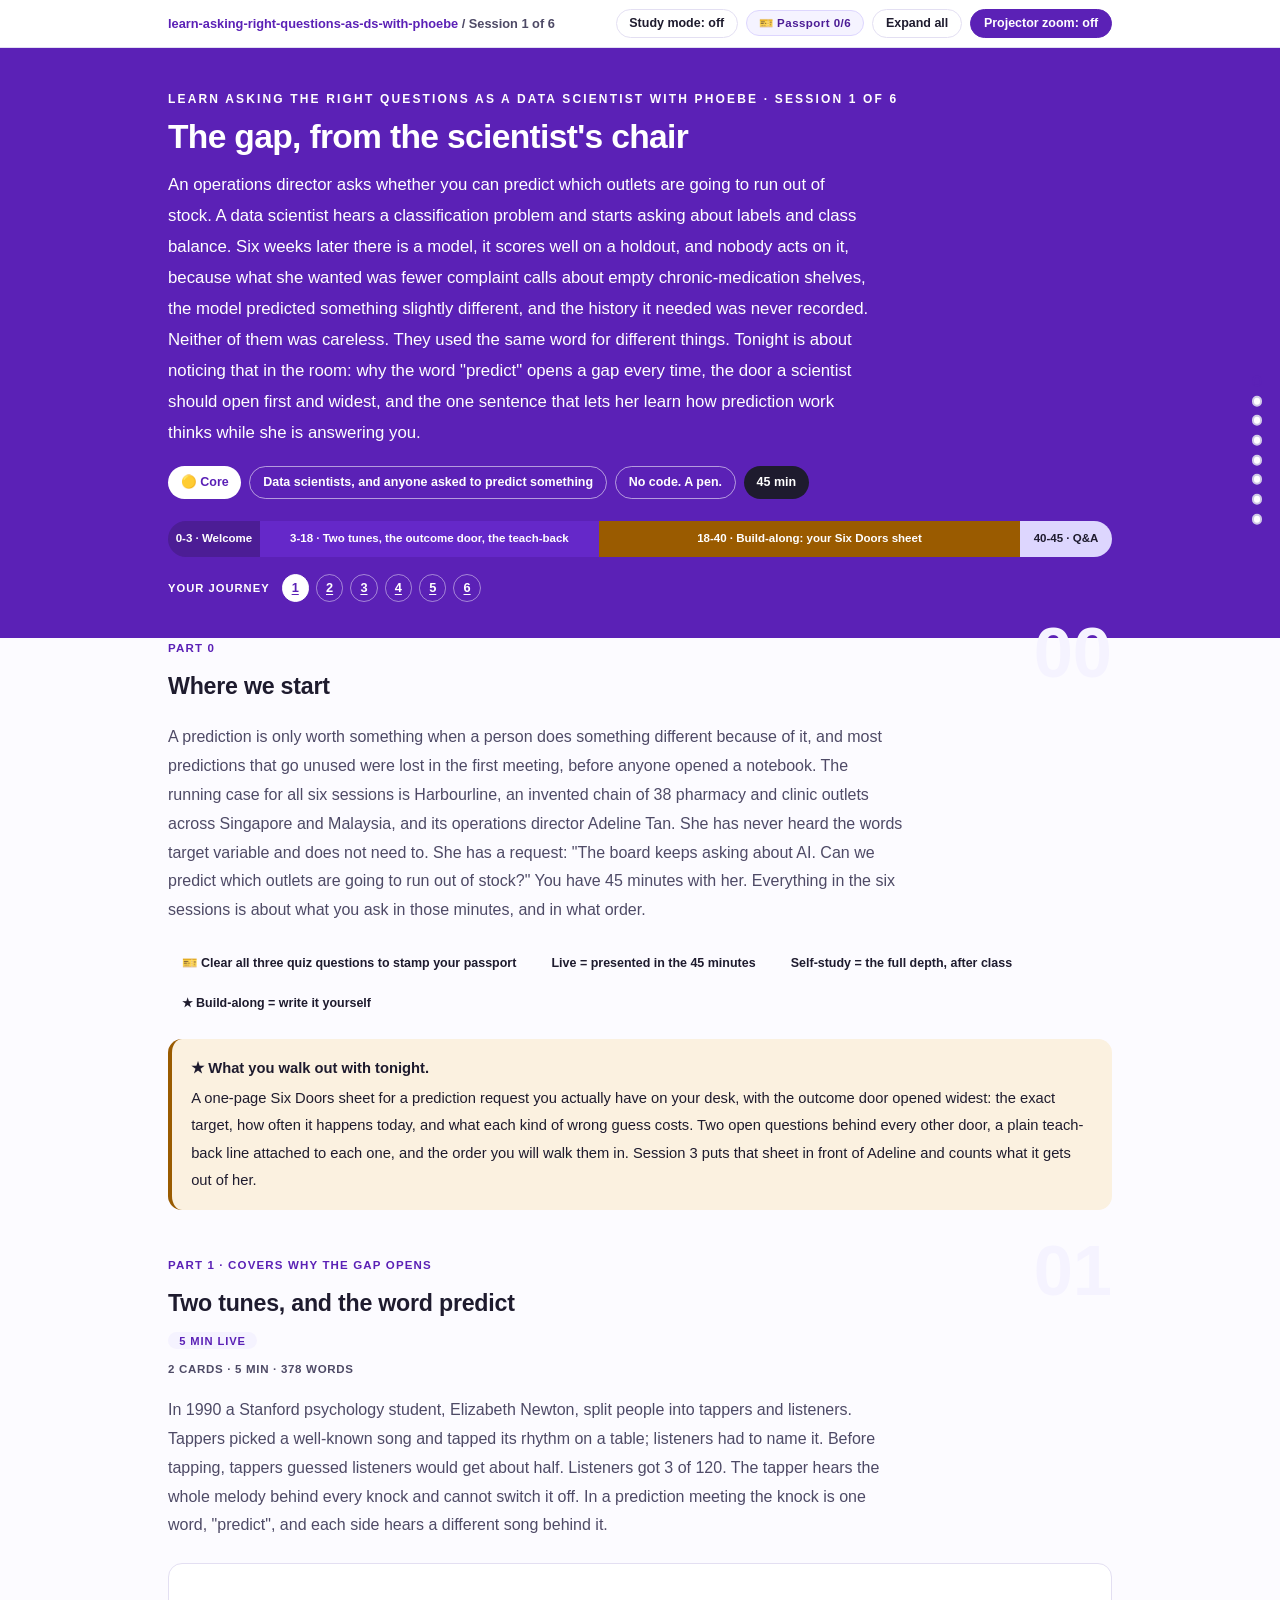
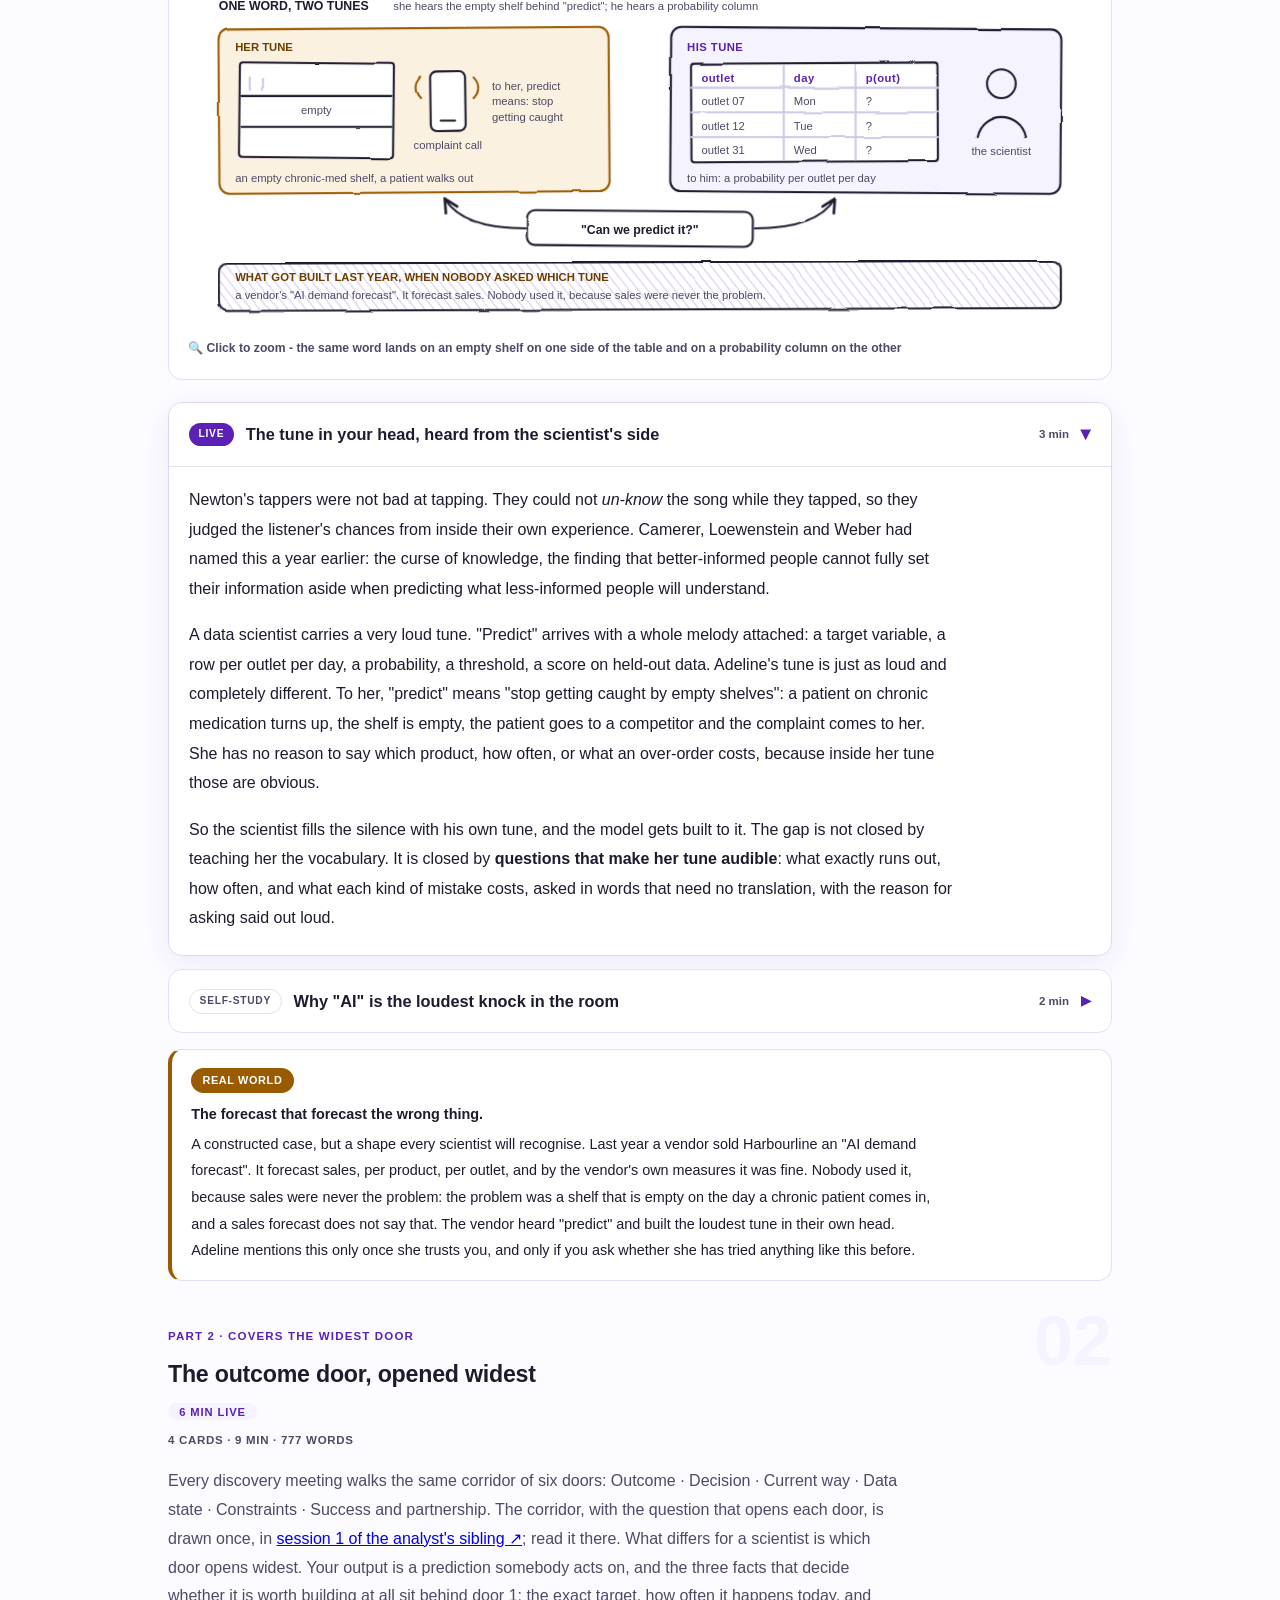
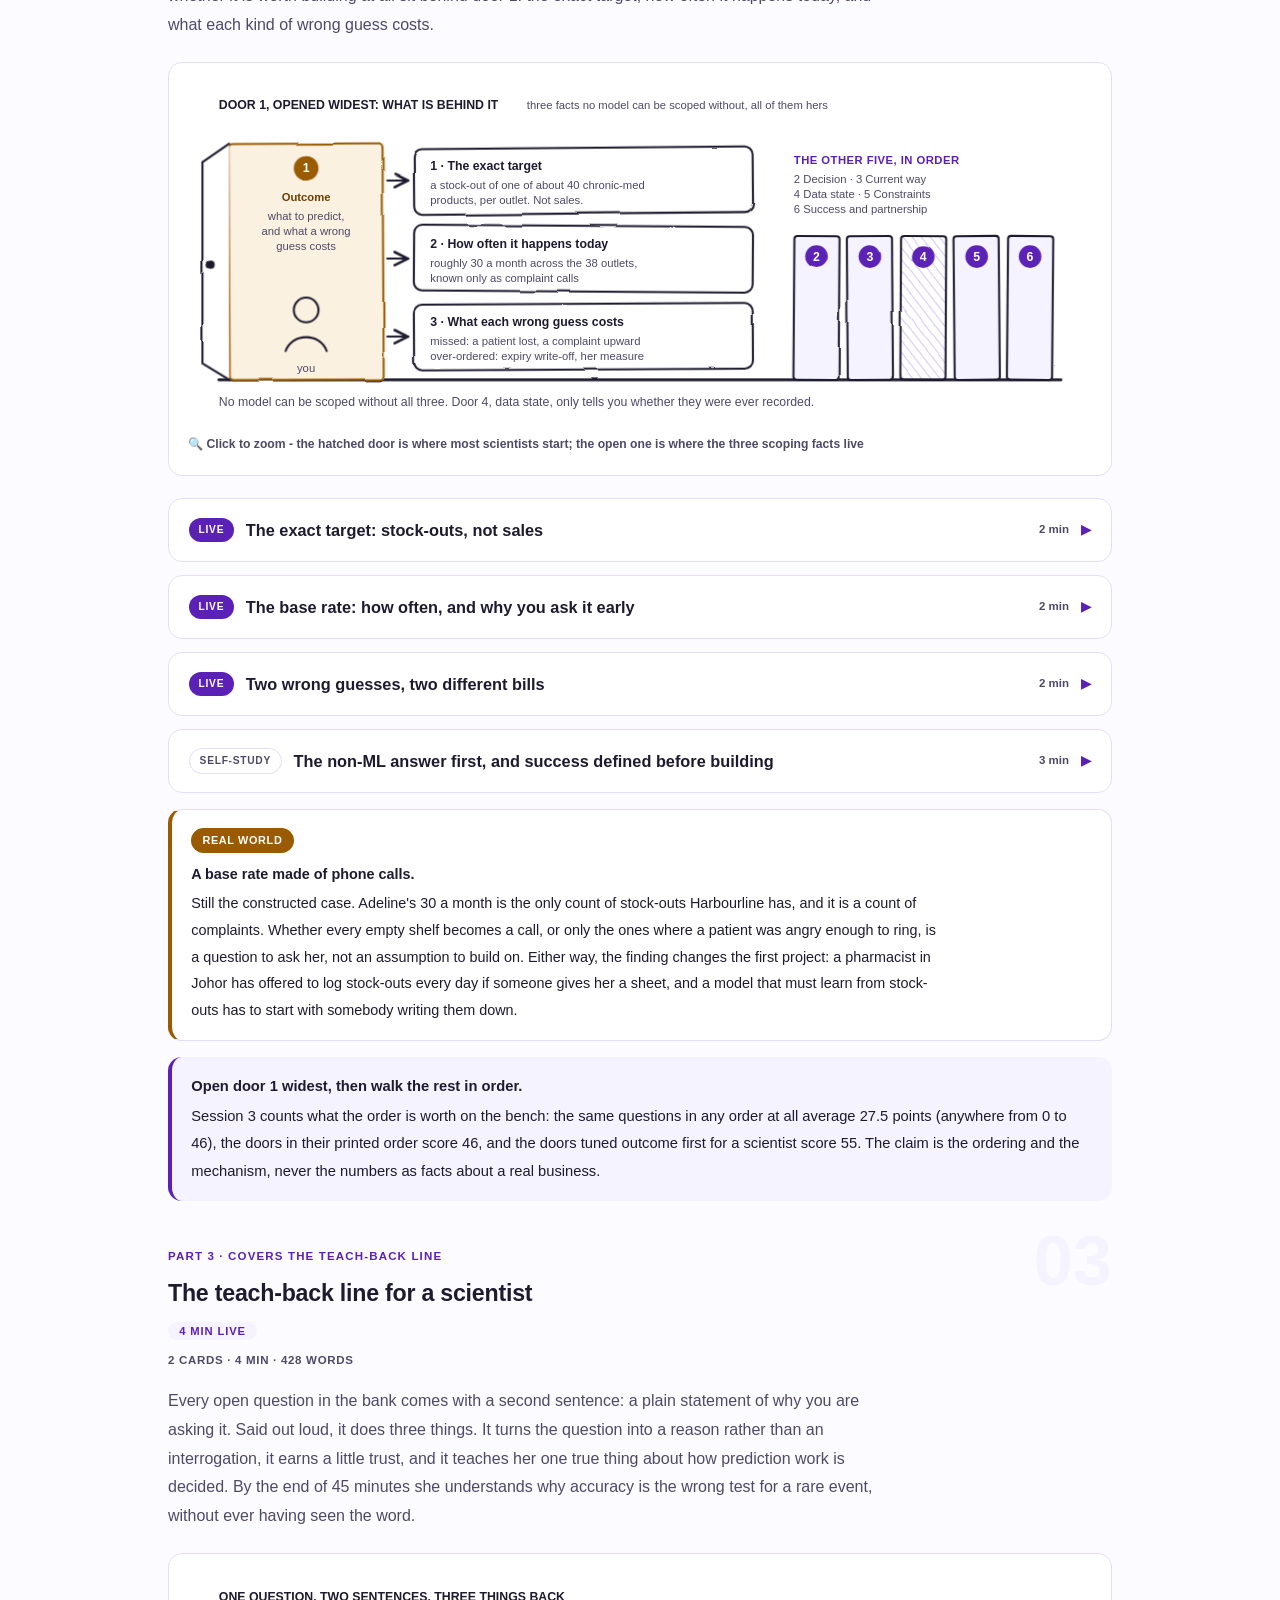
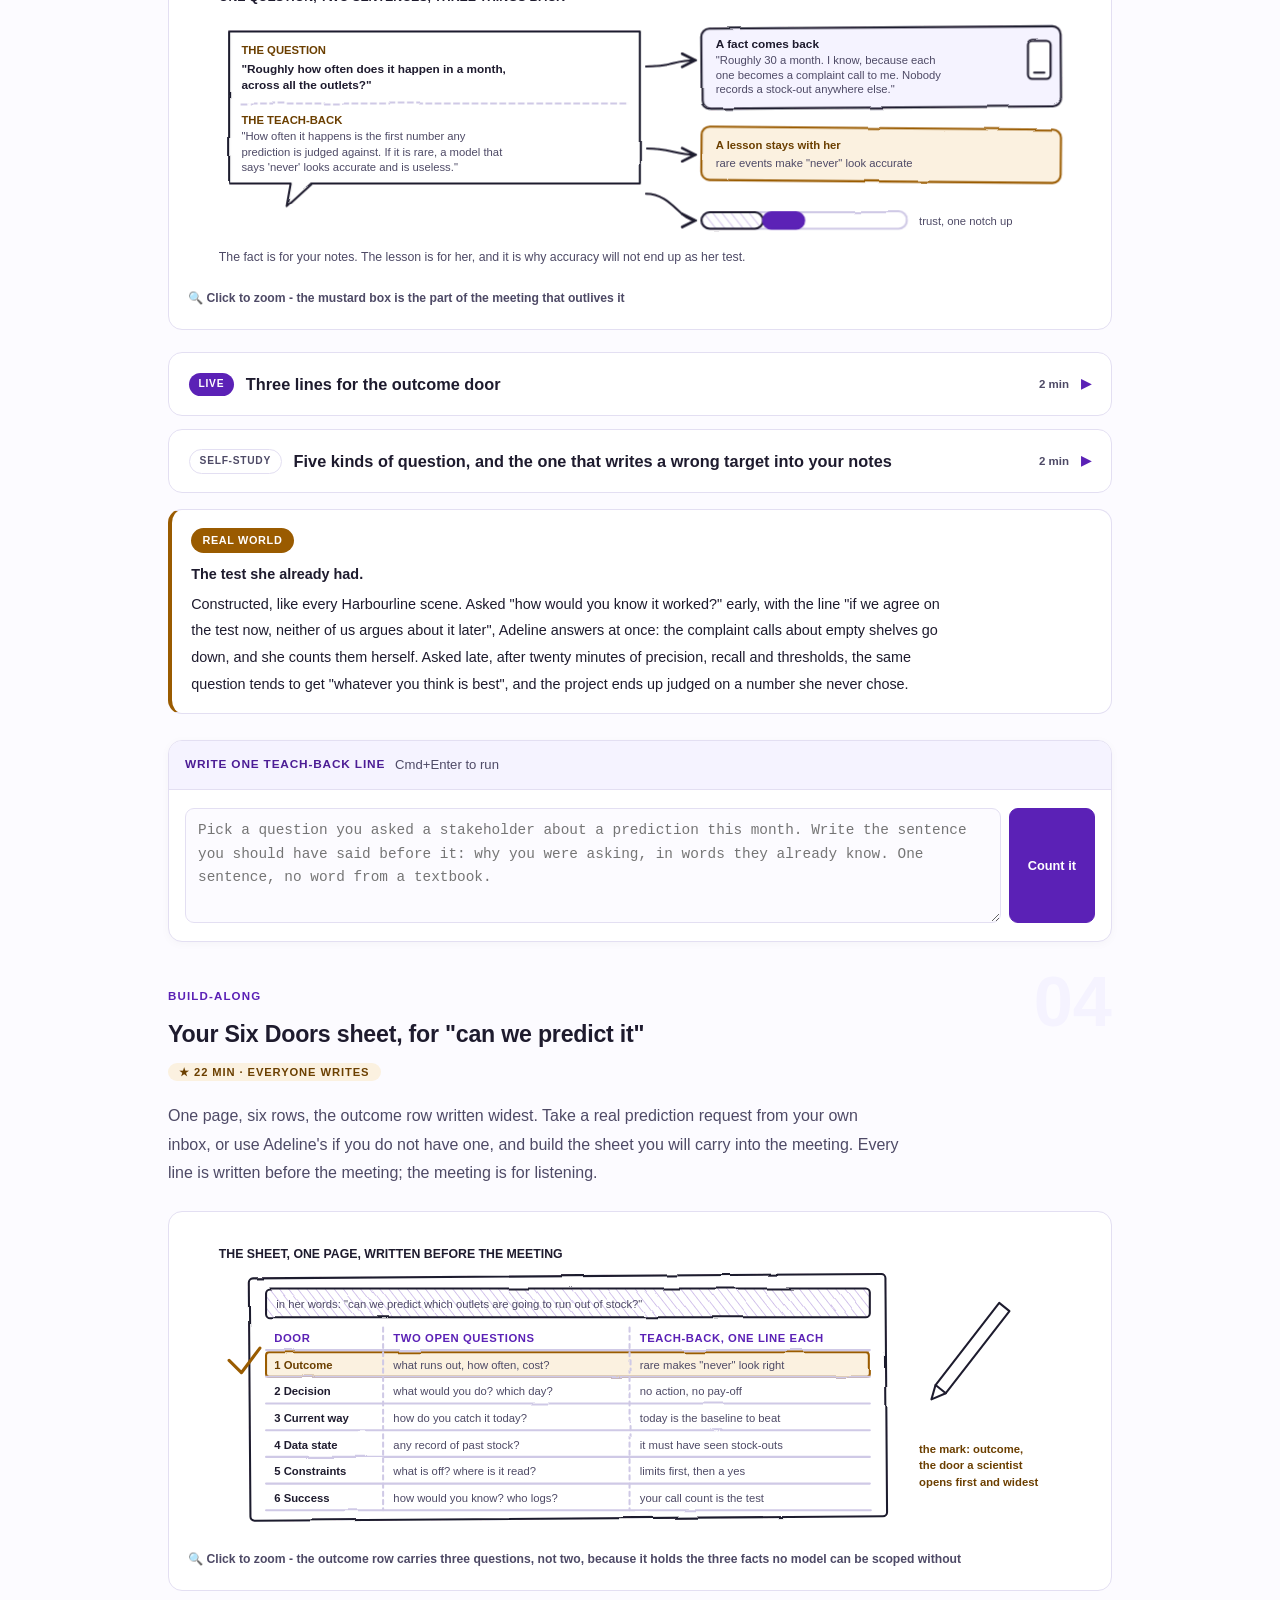
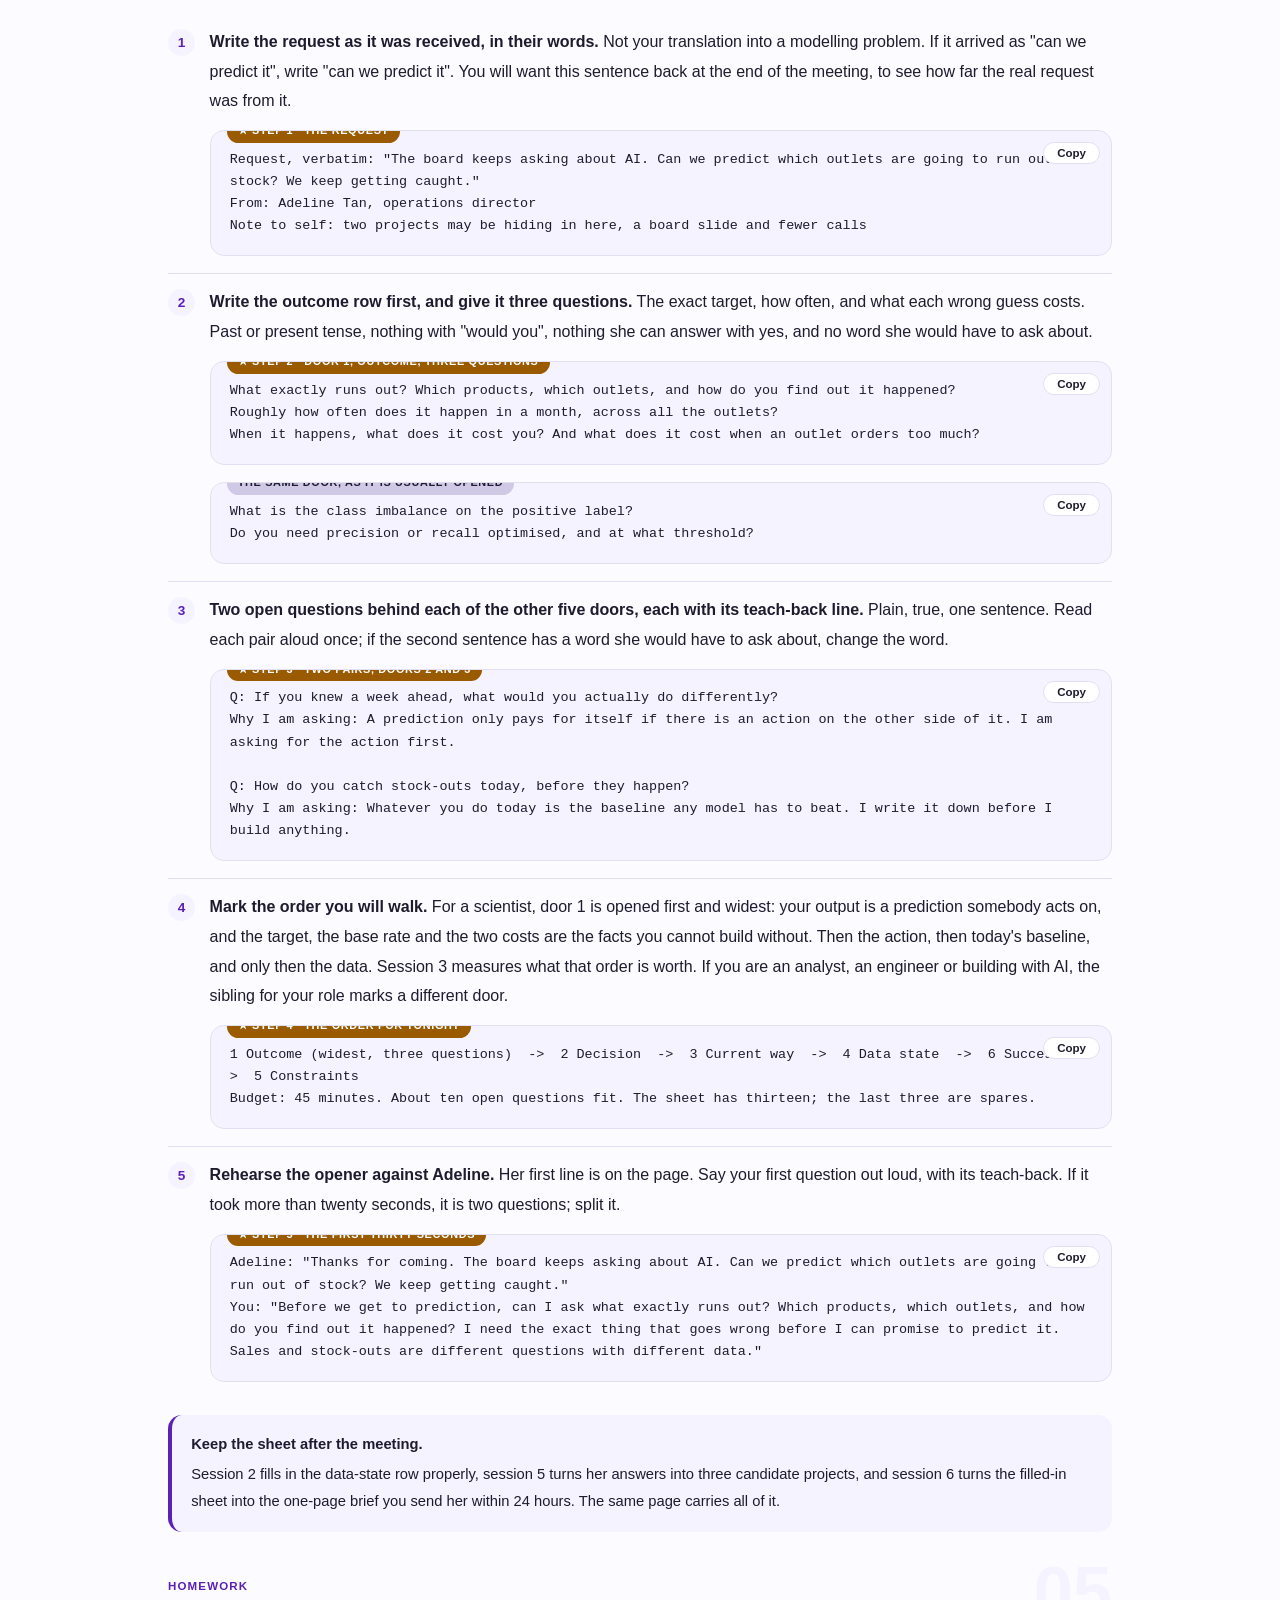
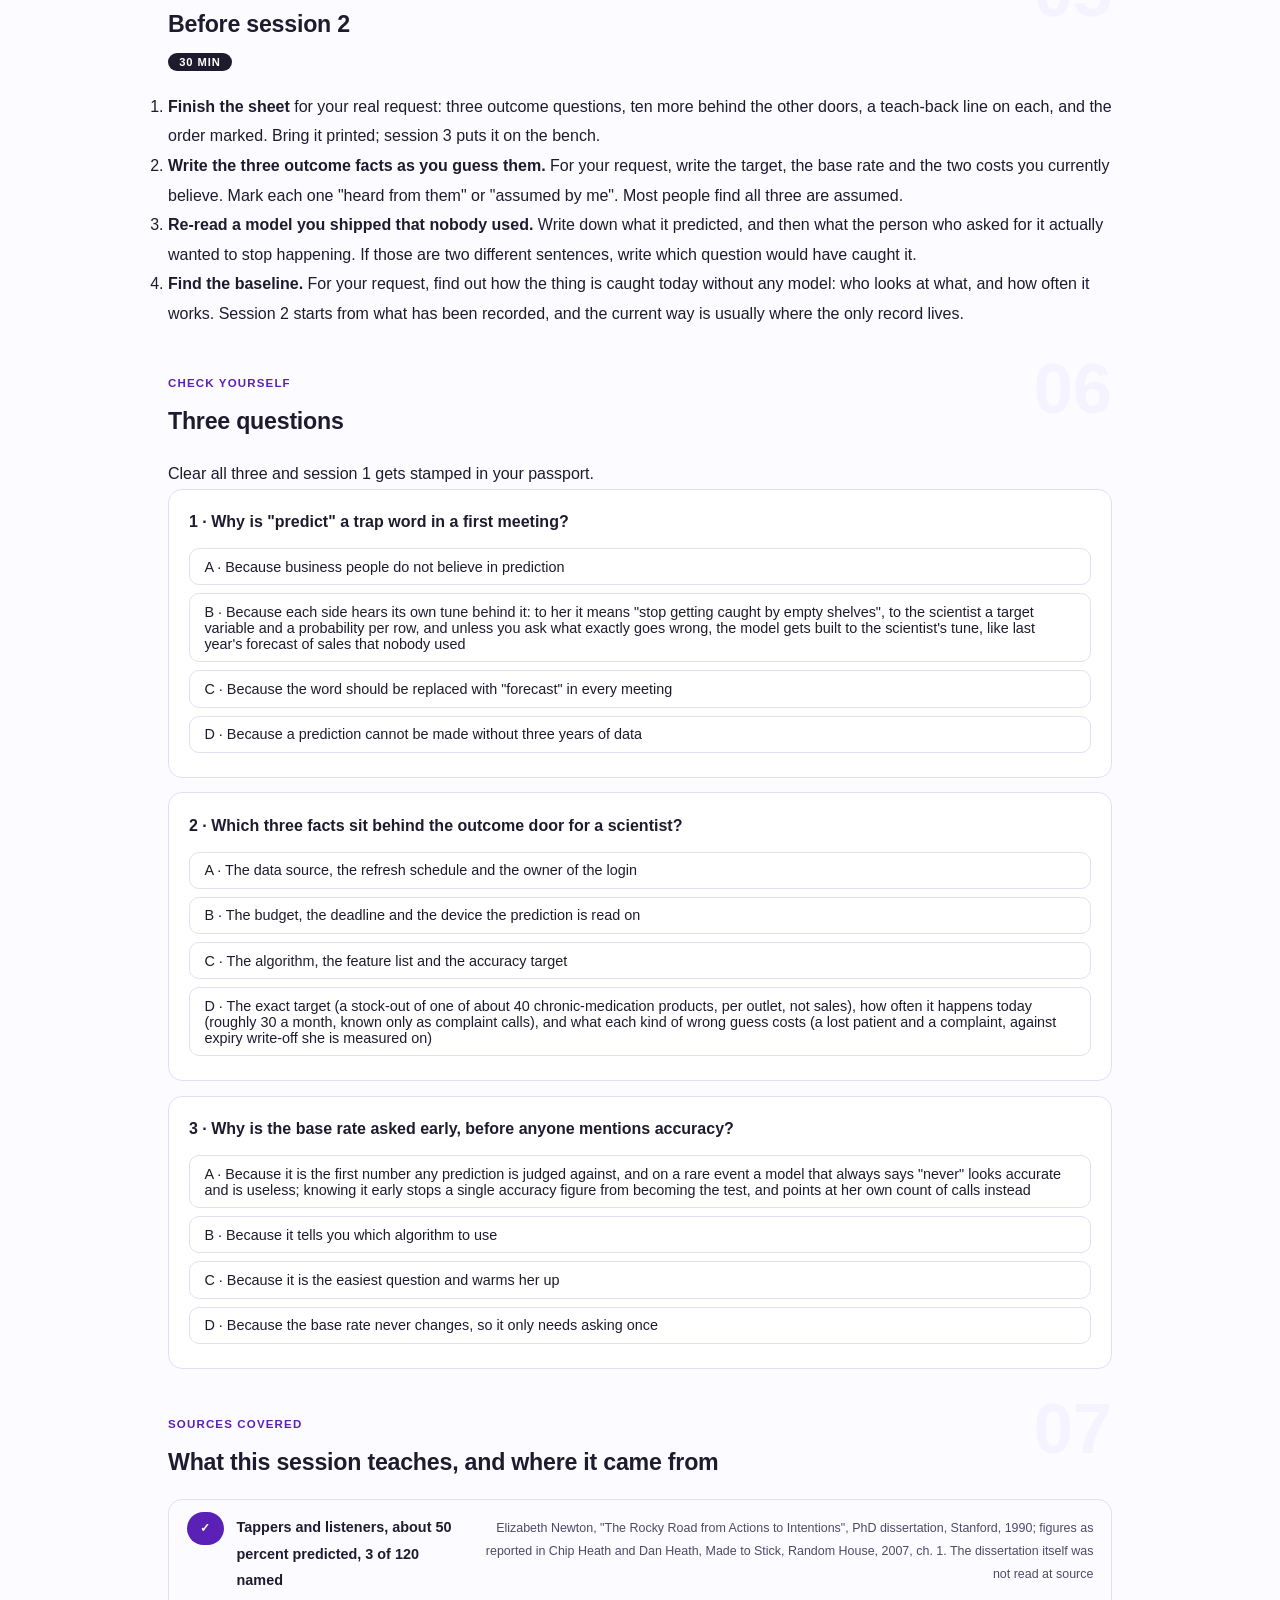
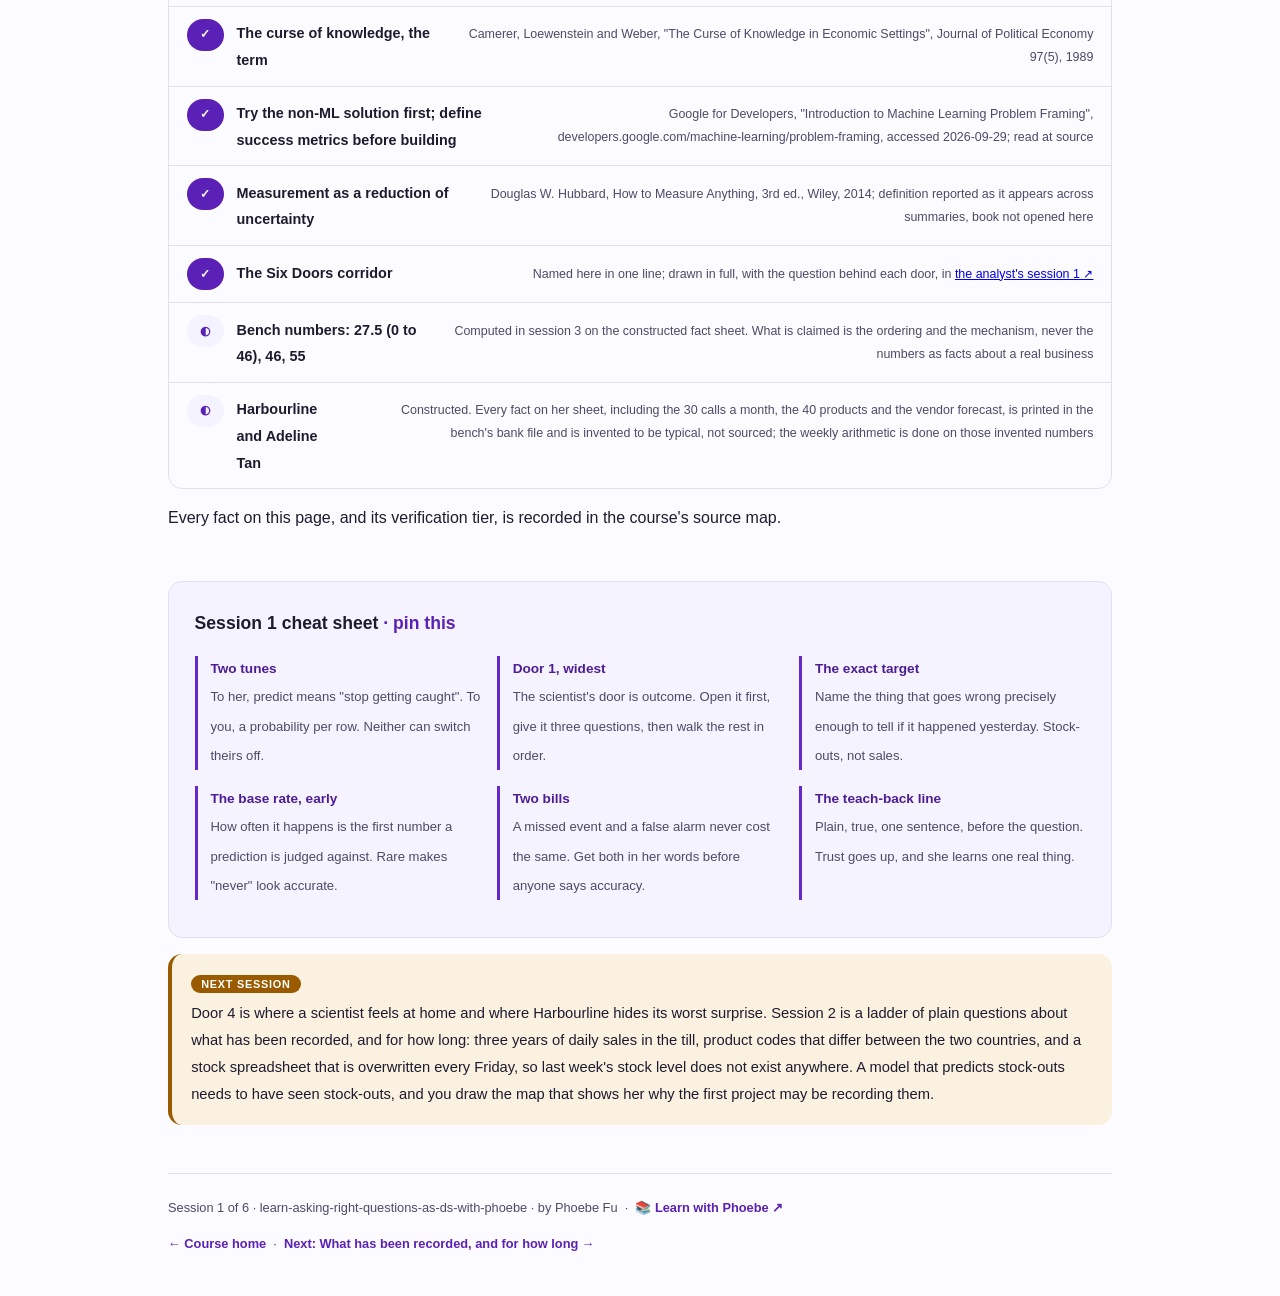
==== commit 3b4a51cb: "Light surfaces everywhere: lightbox, cheat panel, code boxes; contrast and phone-width fixes Every d" ====
--- a/courses/01-the-gap-from-the-scientists-chair.html
+++ b/courses/01-the-gap-from-the-scientists-chair.html
@@ -19,7 +19,7 @@
 <meta name="twitter:image" content="https://phoebefu6.github.io/learn-asking-right-questions-as-ds-with-phoebe/assets/og-cover.png">
 <!-- social:end -->
 <title>Session 1 · The gap, from the scientist's chair - learn asking the right questions as a data scientist with phoebe</title>
-<link rel="stylesheet" href="../assets/style.css?v=1">
+<link rel="stylesheet" href="../assets/style.css?v=17">
 </head>
 <body>
 
@@ -613,6 +613,6 @@
 
 </main>
 
-<script src="../assets/app.js?v=1"></script>
+<script src="../assets/app.js?v=17"></script>
 </body>
 </html>
--- a/assets/style.css
+++ b/assets/style.css
@@ -19,8 +19,8 @@
   --amber-ink: #6B3F00;
   --amber-50: #FBF1E0;
   --paper: #FCFBFF;
-  --code-bg: #1A1530;
-  --code-ink: #E3DFF2;
+  --code-bg: #F5F3FF;
+  --code-ink: #1E1B2E;
   --scrim-rgb: 30,27,46;
   --shadow-rgb: 91,33,182;
   --radius: 14px;
@@ -52,7 +52,7 @@
   font-size: .75rem;
   letter-spacing: .18em;
   text-transform: uppercase;
-  opacity: .85;
+  opacity: 1;
   font-weight: 600;
 }
 .masthead h1 {
@@ -63,7 +63,7 @@
   letter-spacing: -.02em;
 }
 .masthead h1 .accent { color: inherit; }
-.masthead .sub { font-size: 1.05rem; opacity: .92; max-width: 44rem; }
+.masthead .sub { font-size: 1.05rem; opacity: 1; max-width: 44rem; }
 
 .chip-row { display: flex; flex-wrap: wrap; gap: .5rem; margin-top: 1.1rem; }
 .chip {
@@ -77,7 +77,7 @@
   white-space: nowrap;
 }
 .chip.level { background: #fff; color: var(--indigo); }
-.chip.audience { background: rgba(255,255,255,.16); color: #fff; border: 1px solid rgba(255,255,255,.35); }
+.chip.audience { background: rgba(255,255,255,.08); color: #fff; border: 1px solid rgba(255,255,255,.35); }
 .chip.time { background: var(--ink); color: #fff; font-variant-numeric: tabular-nums; }
 
 
@@ -241,7 +241,7 @@
 .pill.light { background: var(--indigo-50); color: var(--indigo); }
 .pill.inkpill { background: var(--ink); color: #fff; }
 .pill.amber, .pill.peach { background: var(--amber); color: #fff; }
-.pill.bare { color: var(--faint); }
+.pill.bare { color: var(--muted); }
 
 /* ---------- 4D grid ---------- */
 .grid-2 { display: grid; grid-template-columns: repeat(auto-fit, minmax(15rem, 1fr)); gap: .8rem; margin: .5rem 0 1rem; }
@@ -270,10 +270,11 @@
 table.clean td:first-child { font-weight: 600; }
 
 /* ---------- prompt boxes ---------- */
-.prompt-box {
+.prompt-box{
   position: relative;
-  background: var(--code-bg);
-  color: var(--code-ink);
+  background: #F5F3FF;
+  border: 1px solid #E3DFF2;
+  color: #1E1B2E;
   border-radius: var(--radius);
   padding: 1.1rem 1.2rem;
   margin: 1rem 0 1.2rem;
@@ -283,12 +284,12 @@
   white-space: pre-wrap;
   word-break: break-word;
 }
-.prompt-box .label {
+.prompt-box .label{
   position: absolute;
   top: -0.7rem;
   left: 1rem;
-  background: var(--indigo);
-  color: #fff;
+  background: #5B21B6;
+  color: #FFFFFF;
   font-family: "Inter", -apple-system, sans-serif;
   font-size: .68rem;
   font-weight: 700;
@@ -299,13 +300,13 @@
 }
 .prompt-box.bad .label { background: var(--faint); color: var(--ink); }
 .prompt-box.good .label { background: var(--amber); color: #fff; }
-.copy-btn {
+.copy-btn{
   position: absolute;
   top: .7rem;
   right: .7rem;
-  background: rgba(255,255,255,.1);
-  border: 1px solid rgba(255,255,255,.25);
-  color: #fff;
+  background: #FFFFFF;
+  border: 1px solid #E3DFF2;
+  color: #1E1B2E;
   border-radius: 999px;
   padding: .25rem .8rem;
   font-size: .72rem;
@@ -314,7 +315,7 @@
   font-family: "Inter", -apple-system, sans-serif;
   transition: background .15s ease;
 }
-.copy-btn:hover { background: rgba(255,255,255,.22); }
+.copy-btn:hover { background: #E3DFF2; }
 .copy-btn.copied { background: var(--amber); border-color: var(--amber); color: #fff; }
 
 /* ---------- demo steps ---------- */
@@ -409,7 +410,7 @@
   gap: .4rem;
 }
 
-.lightbox {
+.lightbox{
   position: fixed;
   inset: 0;
   z-index: 100;
@@ -421,8 +422,10 @@
   cursor: zoom-out;
 }
 .lightbox.open { display: flex; }
-.lightbox .inner {
+.lightbox .inner{
   background: #fff;
+  border: 1px solid #E3DFF2;
+  box-shadow: 0 10px 40px rgba(30,27,46,.14);
   border-radius: var(--radius);
   padding: 2rem;
   max-width: 94vw;
@@ -430,13 +433,12 @@
   overflow: auto;
 }
 .lightbox .inner svg, .lightbox .inner img { width: min(88vw, 70rem); height: auto; }
-.lightbox .close-hint {
+.lightbox .close-hint{
   position: fixed;
   top: 1rem; right: 1.4rem;
-  color: #fff;
+  color: #1E1B2E;
   font-size: .8rem;
   font-weight: 600;
-  opacity: .8;
 }
 
 /* ---------- courses covered ---------- */
@@ -455,19 +457,20 @@
 .covered-row .note { margin-left: auto; color: var(--muted); font-size: .78rem; text-align: right; }
 
 /* ---------- cheat sheet footer ---------- */
-.cheat {
-  background: var(--ink);
-  color: #fff;
+.cheat{
+  background: #F5F3FF;
+  border: 1px solid #E3DFF2;
+  color: #1E1B2E;
   border-radius: var(--radius);
   padding: 1.6rem 1.6rem 1.3rem;
   margin-top: 3rem;
 }
 .cheat h3 { font-size: 1.1rem; margin-bottom: 1rem; }
-.cheat h3 span { color: var(--indigo-soft); }
+.cheat h3 span { color: #5B21B6; }
 .cheat .grid-2 { gap: 1rem; }
 .cheat .cheat-item { border-left: 3px solid var(--indigo-mid); padding-left: .8rem; }
-.cheat .cheat-item b { display: block; font-size: .85rem; color: var(--indigo-soft); }
-.cheat .cheat-item span { font-size: .82rem; opacity: .85; }
+.cheat .cheat-item b { display: block; font-size: .85rem; color: #4C1D95; }
+.cheat .cheat-item span { font-size: .82rem; color: #4E4A66; }
 
 footer.pagefoot {
   border-top: 1px solid var(--hairline);
@@ -562,7 +565,7 @@
   margin-top: 1.1rem;
   flex-wrap: wrap;
 }
-.journey .jlabel { font-size: .7rem; font-weight: 700; text-transform: uppercase; letter-spacing: .09em; opacity: .8; margin-right: .3rem; }
+.journey .jlabel { font-size: .7rem; font-weight: 700; text-transform: uppercase; letter-spacing: .09em; opacity: 1; margin-right: .3rem; }
 .journey a {
   width: 1.7rem; height: 1.7rem;
   border-radius: 999px;
@@ -1160,7 +1163,7 @@
   transition: all .18s ease;
 }
 .pp-stamp:hover { border-color: var(--indigo-soft); }
-.pp-stamp i { font-size: 1.3rem; font-style: normal; opacity: .35; }
+.pp-stamp i { font-size: 1.3rem; font-style: normal; opacity: 1; }
 .pp-stamp b { font: 800 0.7rem Inter, sans-serif; }
 .pp-stamp.got {
   border-style: solid; border-color: var(--indigo);
@@ -1322,3 +1325,28 @@
 .ask-q.is-asked.is-jargon { border-color: var(--amber); background: var(--amber-50); }
 .ask-q.is-asked.is-leading { border-color: #FCA5A5; background: #FEF2F2; }
 @media (max-width: 640px) { .ask-list { grid-template-columns: 1fr; } .ask-head .ask-reset { margin-left: 0; } }
+
+/* layout-patch-3: phone-width overflow (2026-10-10) */
+.sql-bar { flex-wrap: wrap; }
+@media (max-width: 480px) {
+  .covered-row { flex-wrap: wrap; }
+  .covered-row .note { margin-left: 0; text-align: left; flex-basis: 100%; }
+  details.card summary { flex-wrap: wrap; }
+  details.card summary .mini { white-space: normal; }
+  .wk, .sqlbox, .prompt-box, pre { max-width: 100%; overflow-x: auto; }
+  .mono, code, strong, .note { overflow-wrap: anywhere; }
+  select, input[type=range], label { max-width: 100%; }
+  canvas, svg, img { max-width: 100%; height: auto; }
+  .tree-kids, .tree-node-wrap, .tree-node, .rb-night, .al-row, .gd-field, .tl-row, .sl-row { max-width: 100%; overflow-x: auto; }
+  .tl-cols, .sl-cols, .bb-cols, .ev-cols, [class$="-cols"] { grid-template-columns: 1fr !important; display: grid; }
+  .tl-cols > *, .sl-cols > *, [class$="-cols"] > * { min-width: 0; max-width: 100%; }
+  .mono { white-space: normal; }
+  .er-w, .bb-lab, .tl-lev, .sl-lev { max-width: 100%; white-space: normal; }
+}
+/* contrast-patch-2b */
+.cheat a { color: var(--indigo-deep, var(--ink)); }
+.chip.audience { background: transparent; border-color: rgba(255,255,255,.55); }
+.masthead a, .masthead .sub a { color: #fff; text-decoration: underline; text-underline-offset: 2px; }
+.prompt-box b, .prompt-box strong { color: var(--indigo-deep, var(--ink)); }
+.prompt-box span, .prompt-box em, .prompt-box i { color: inherit; }
+.pp-stamp i { color: var(--ink); }
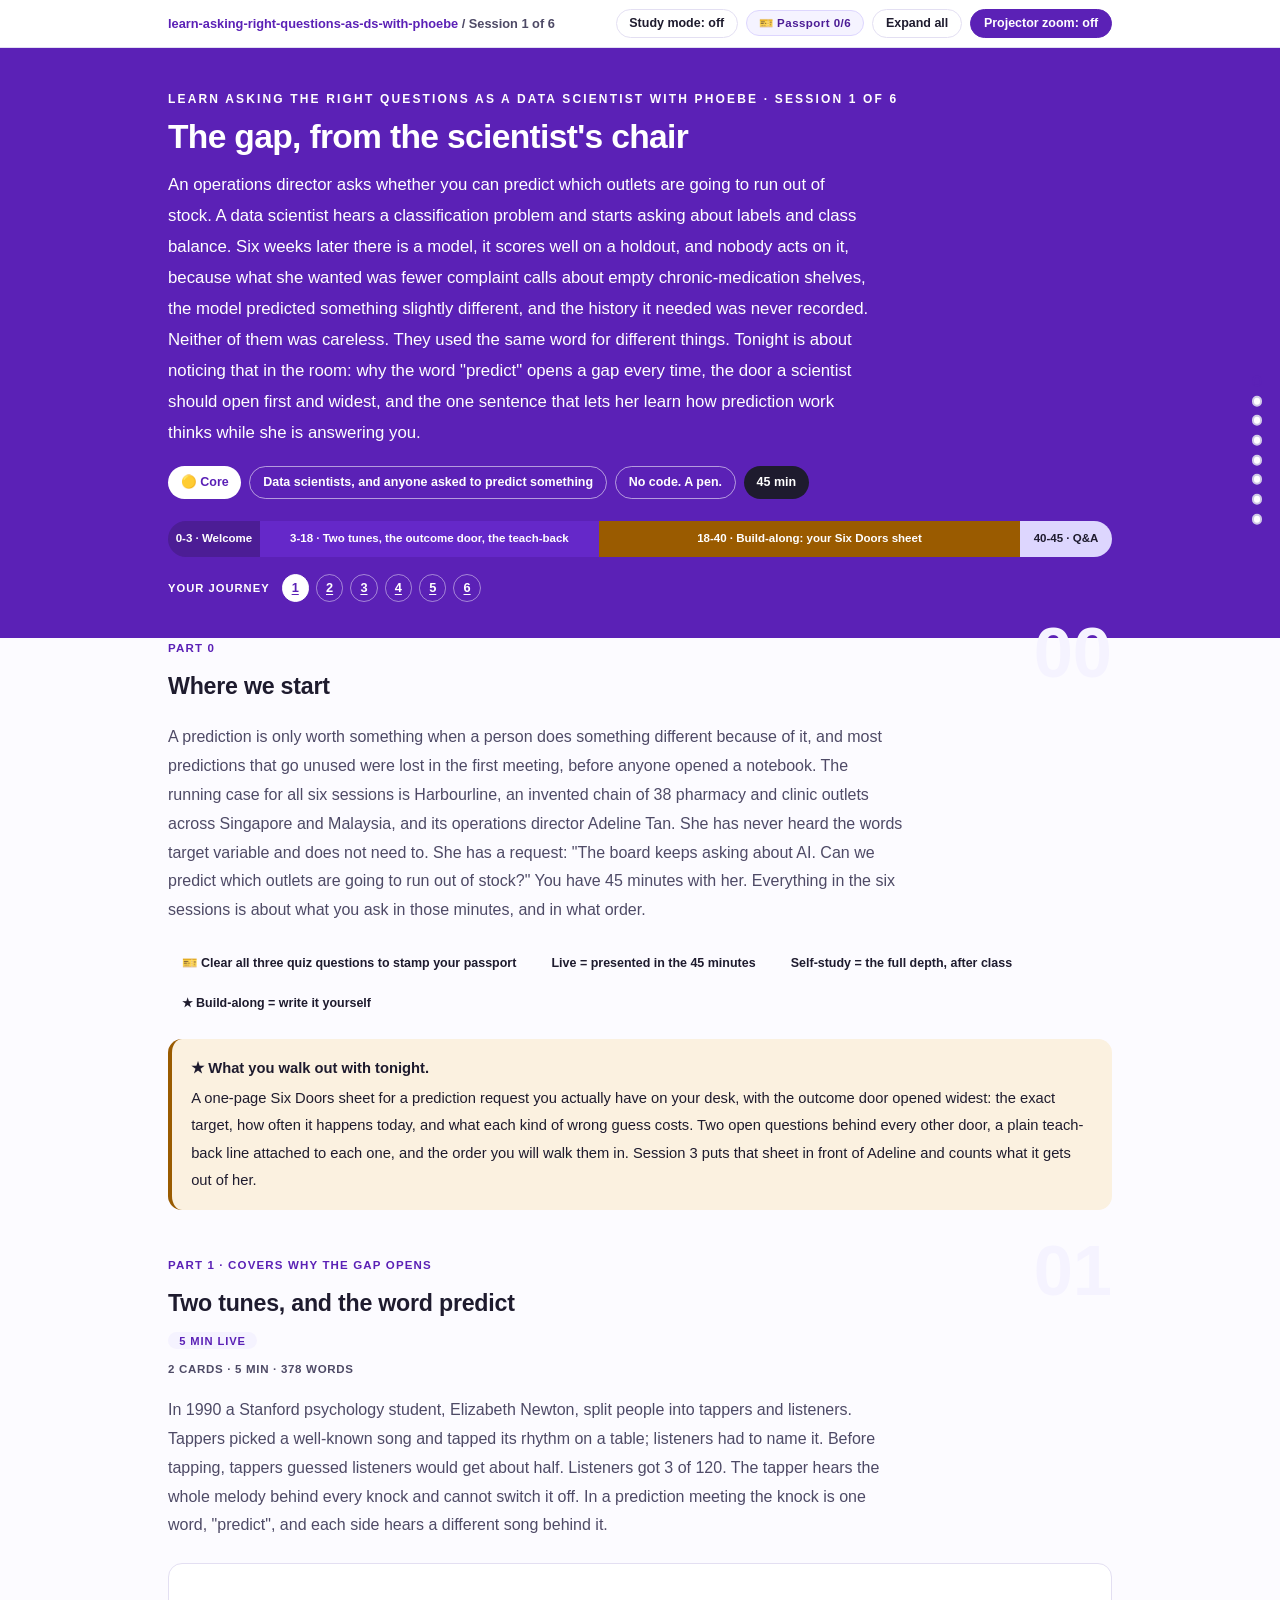
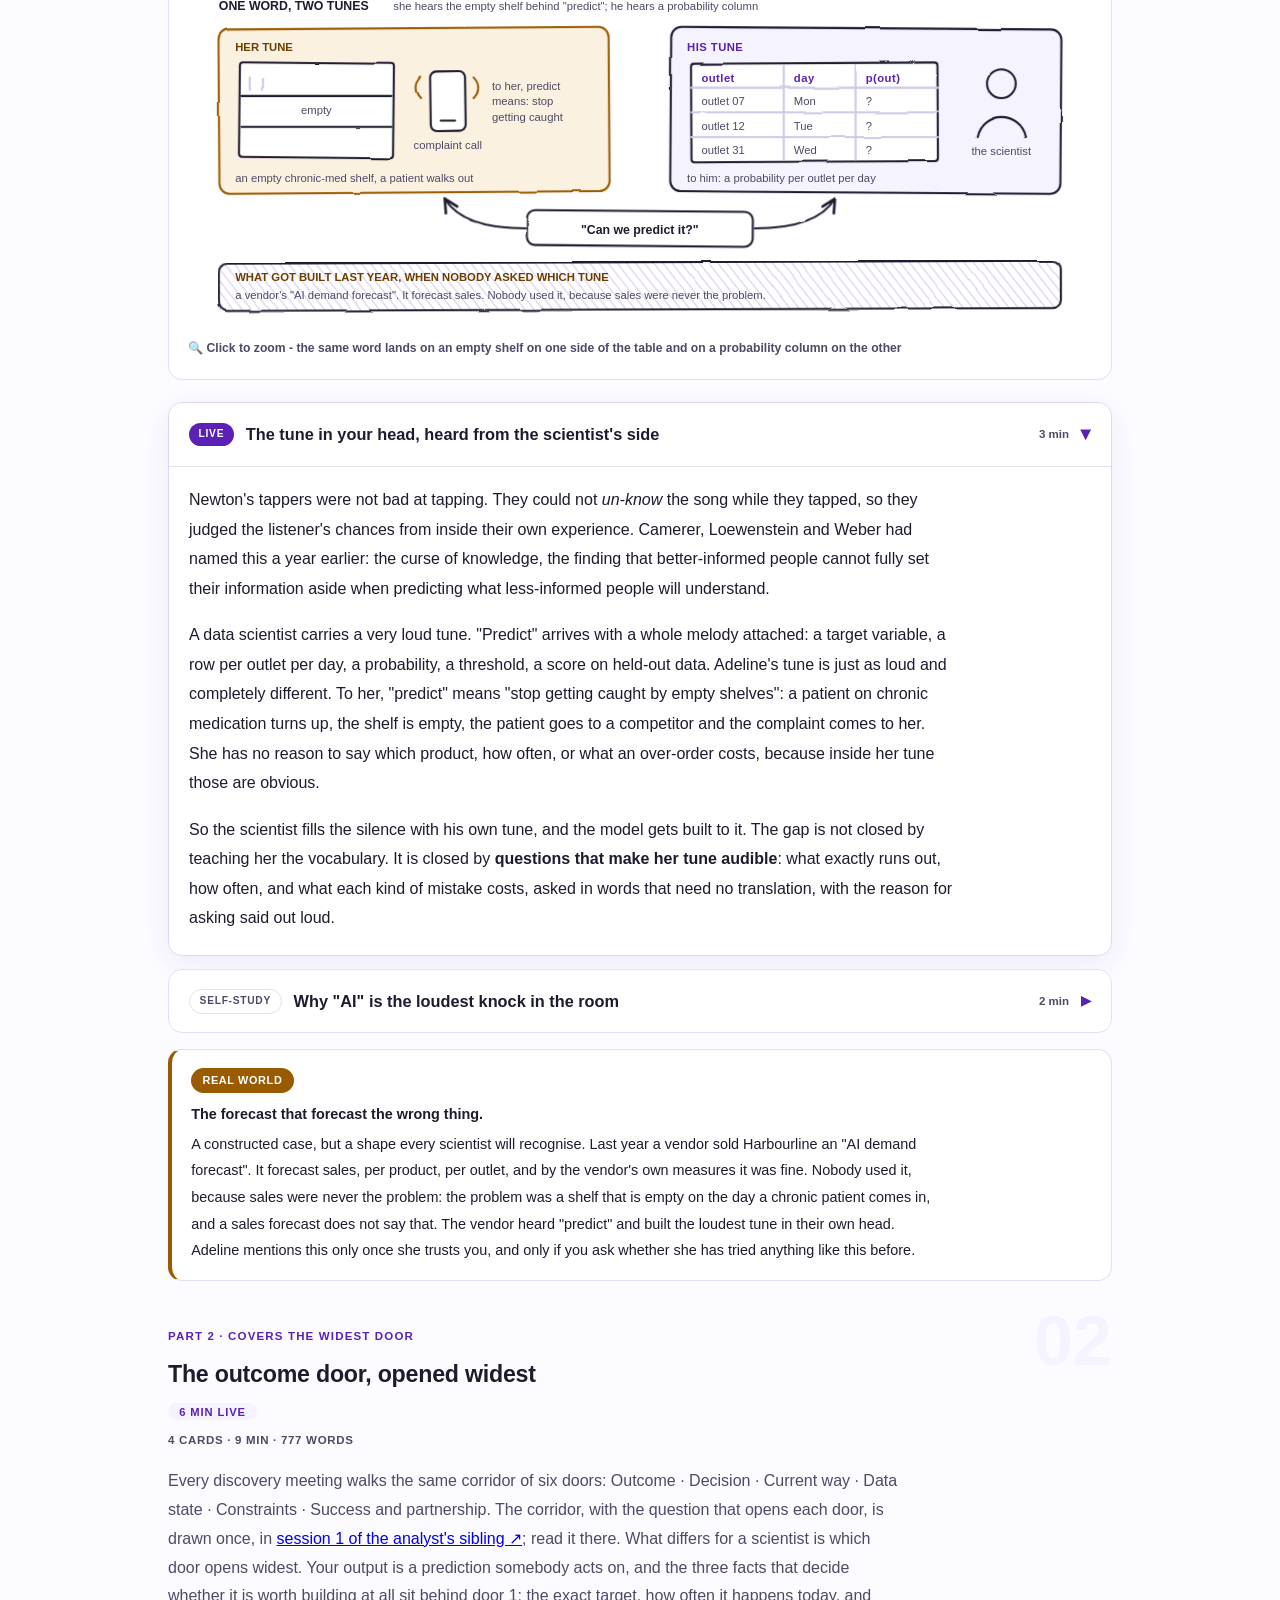
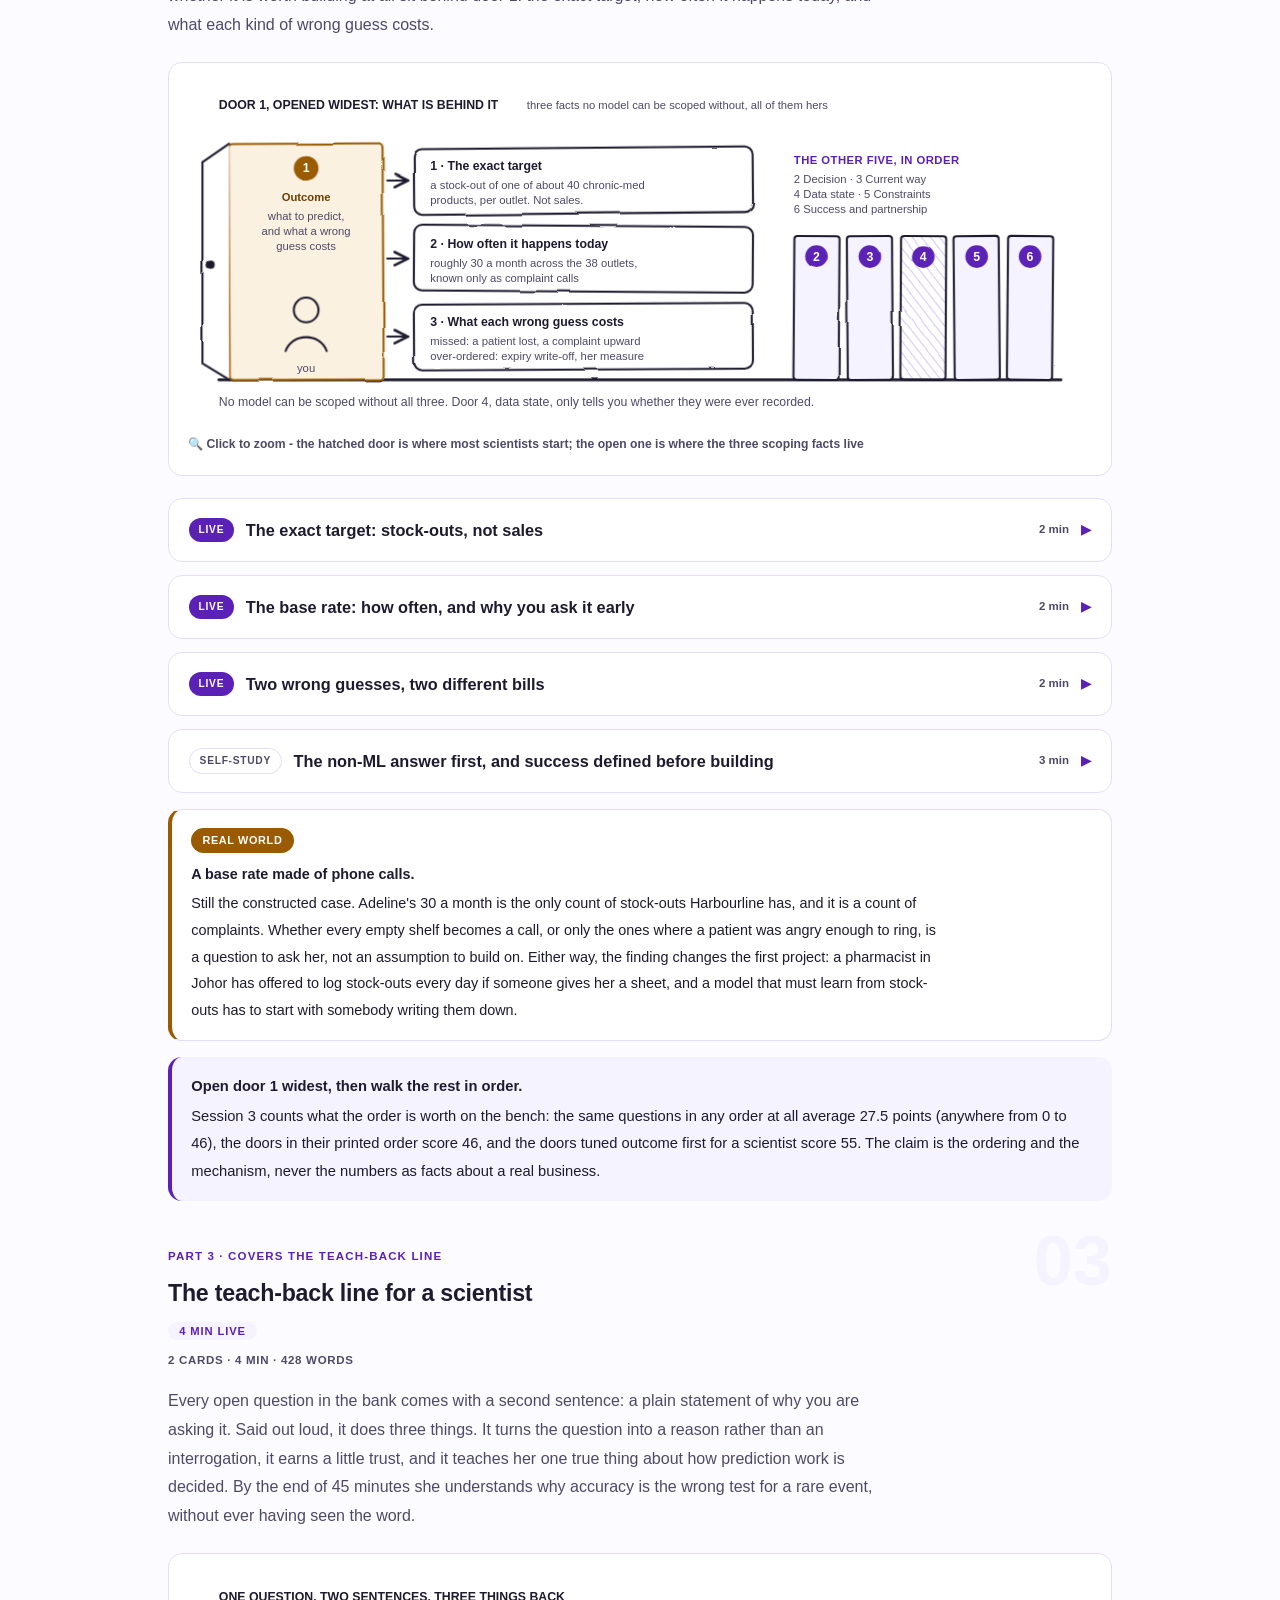
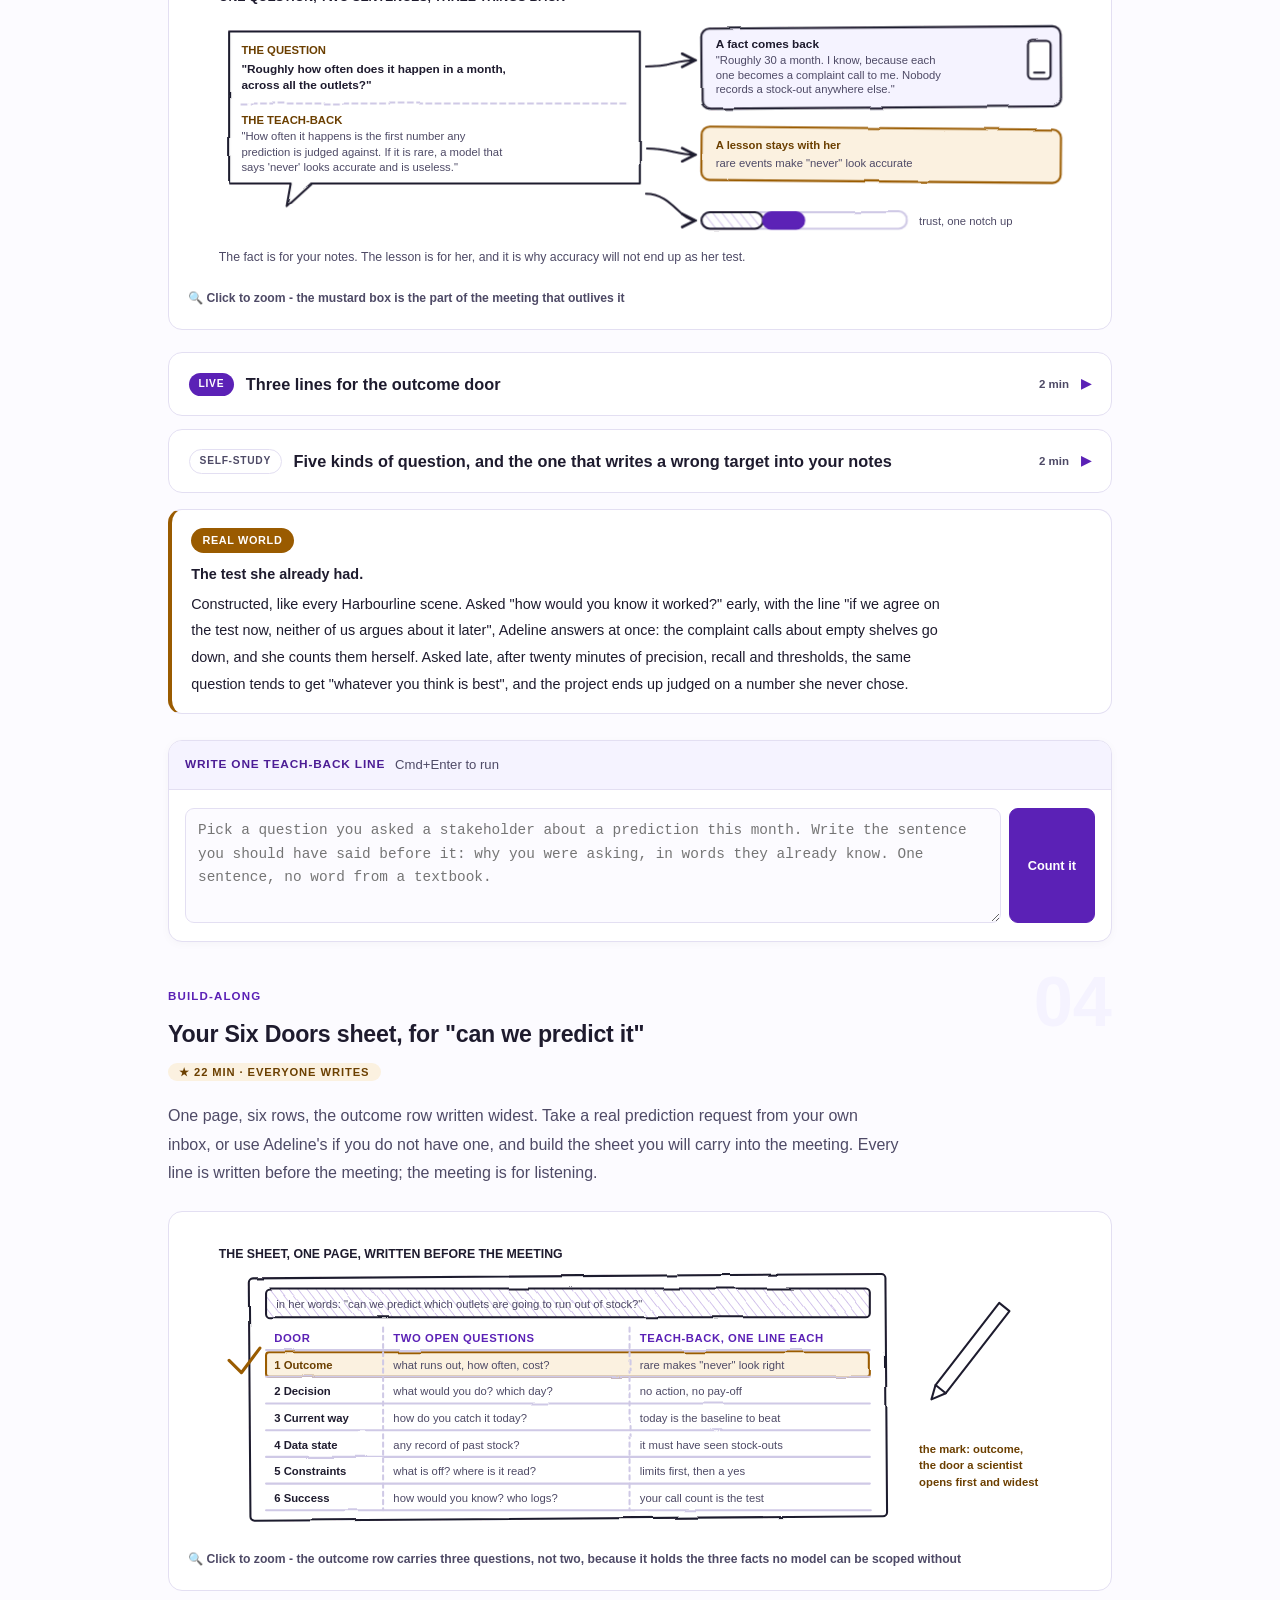
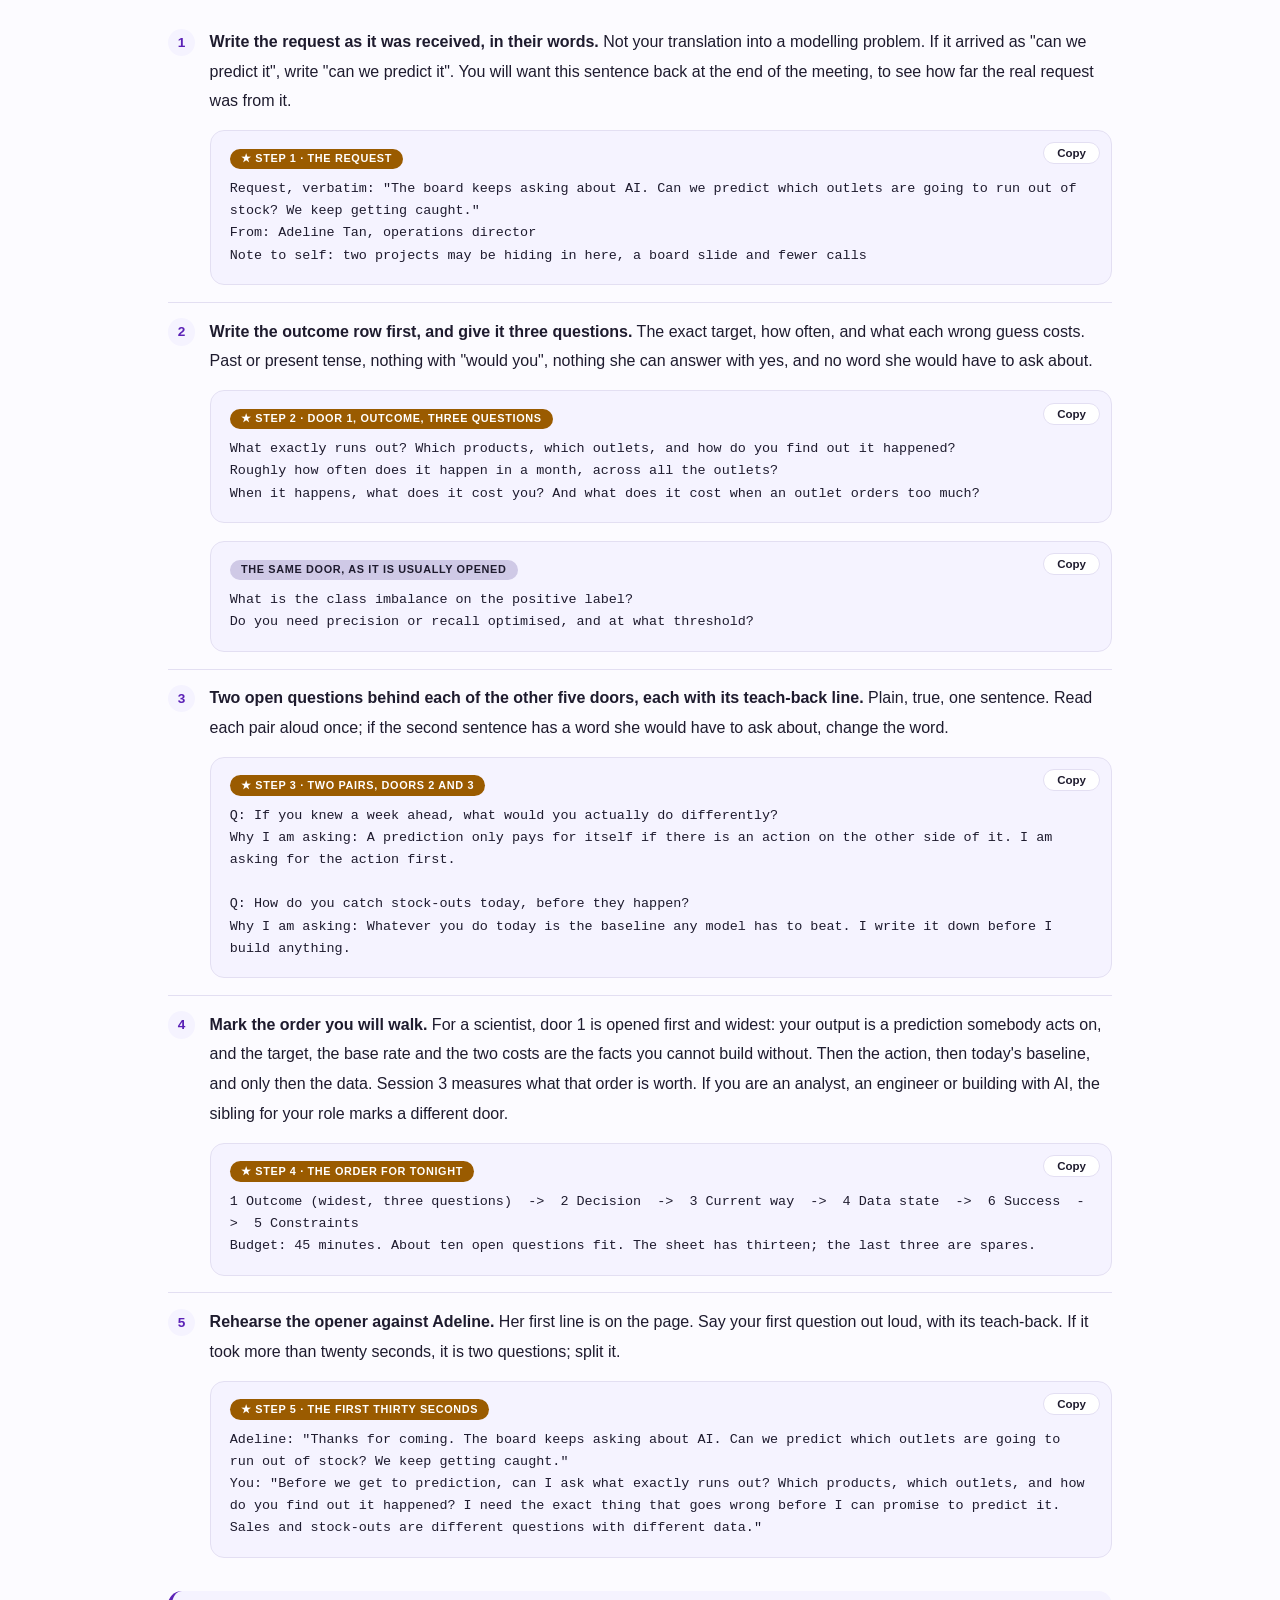
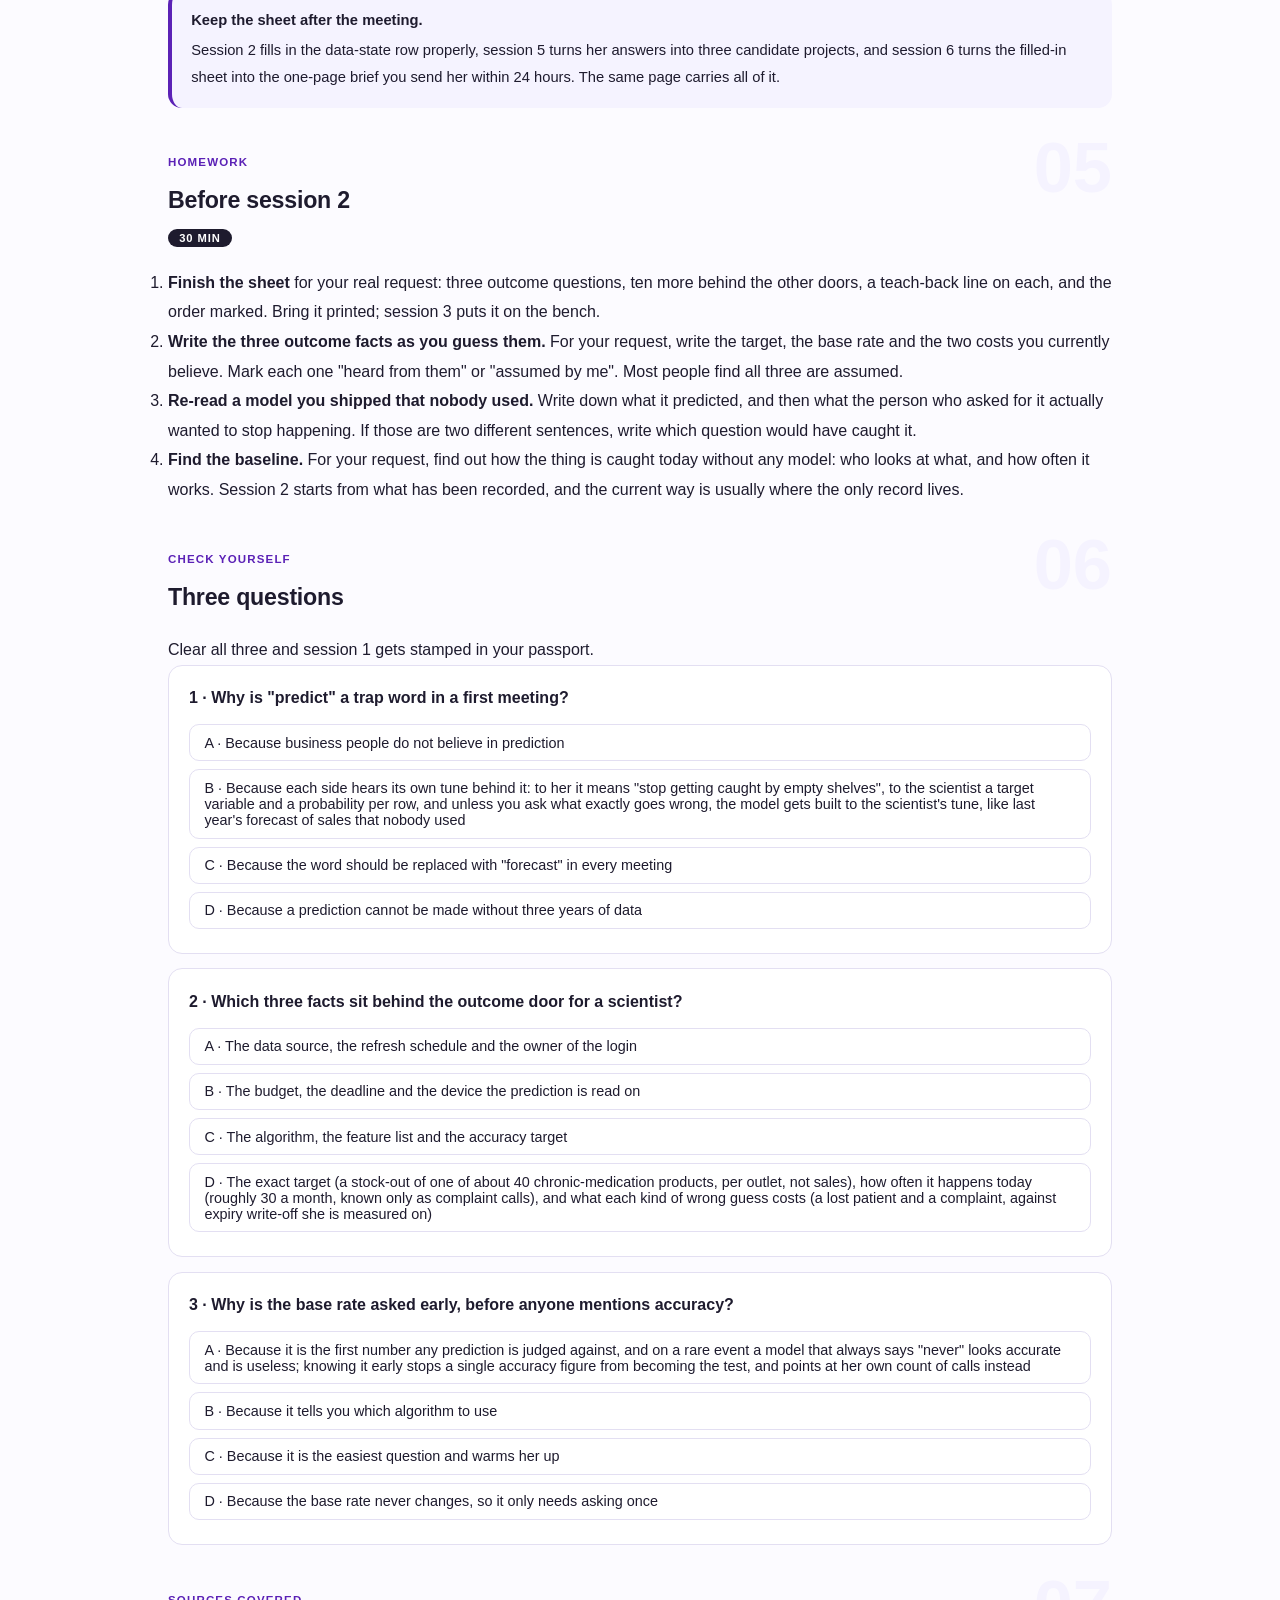
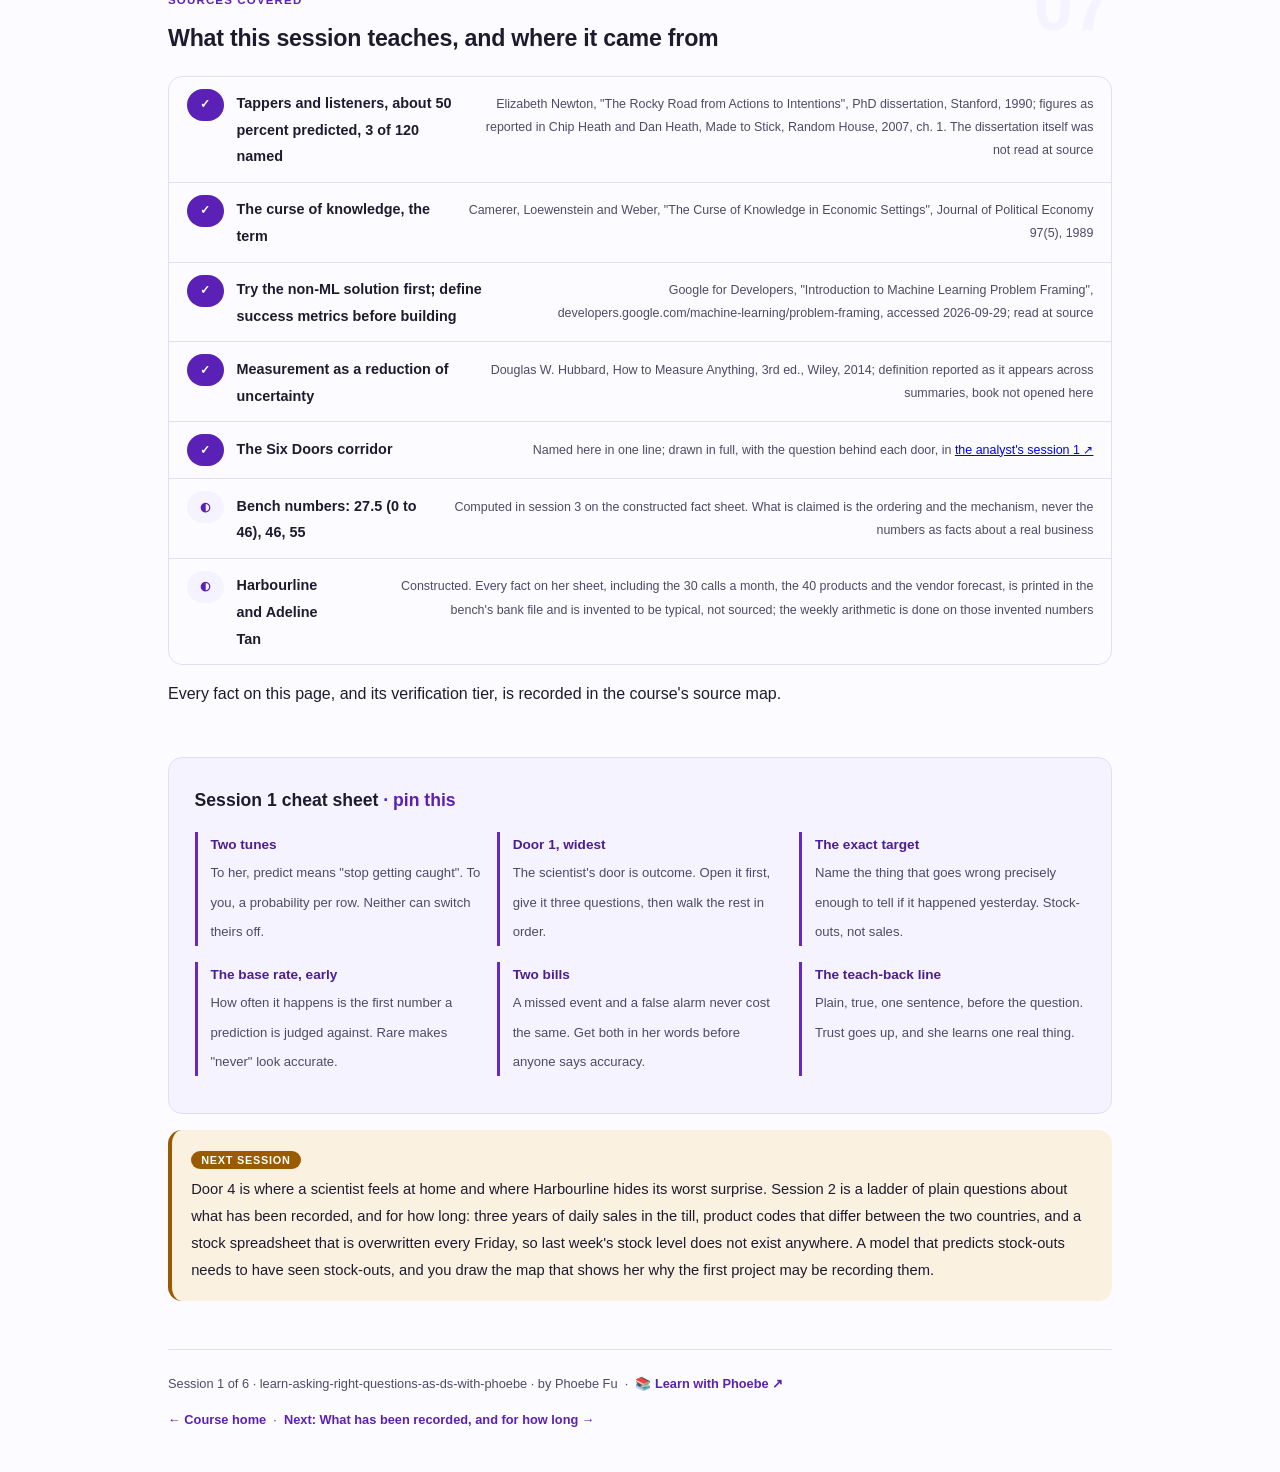
==== commit 5dd83de2: "Prompt-box label inside the box: overflow no longer cuts it in half The label hung 0.7rem above the " ====
--- a/courses/01-the-gap-from-the-scientists-chair.html
+++ b/courses/01-the-gap-from-the-scientists-chair.html
@@ -19,7 +19,7 @@
 <meta name="twitter:image" content="https://phoebefu6.github.io/learn-asking-right-questions-as-ds-with-phoebe/assets/og-cover.png">
 <!-- social:end -->
 <title>Session 1 · The gap, from the scientist's chair - learn asking the right questions as a data scientist with phoebe</title>
-<link rel="stylesheet" href="../assets/style.css?v=17">
+<link rel="stylesheet" href="../assets/style.css?v=18">
 </head>
 <body>
 
--- a/assets/style.css
+++ b/assets/style.css
@@ -1350,3 +1350,8 @@
 .prompt-box b, .prompt-box strong { color: var(--indigo-deep, var(--ink)); }
 .prompt-box span, .prompt-box em, .prompt-box i { color: inherit; }
 .pp-stamp i { color: var(--ink); }
+
+/* Prompt-box label sits inside the box (2026-10-12). Hanging it 0.7rem above the edge let any
+   overflow:auto parent cut it in half; in normal flow nothing can clip it. The right margin
+   keeps it clear of the Copy button; long labels wrap instead of running under it. */
+.prompt-box > .label{ position: static; display: table; margin: 0 5.2rem .55rem 0; white-space: normal; line-height: 1.45; }
